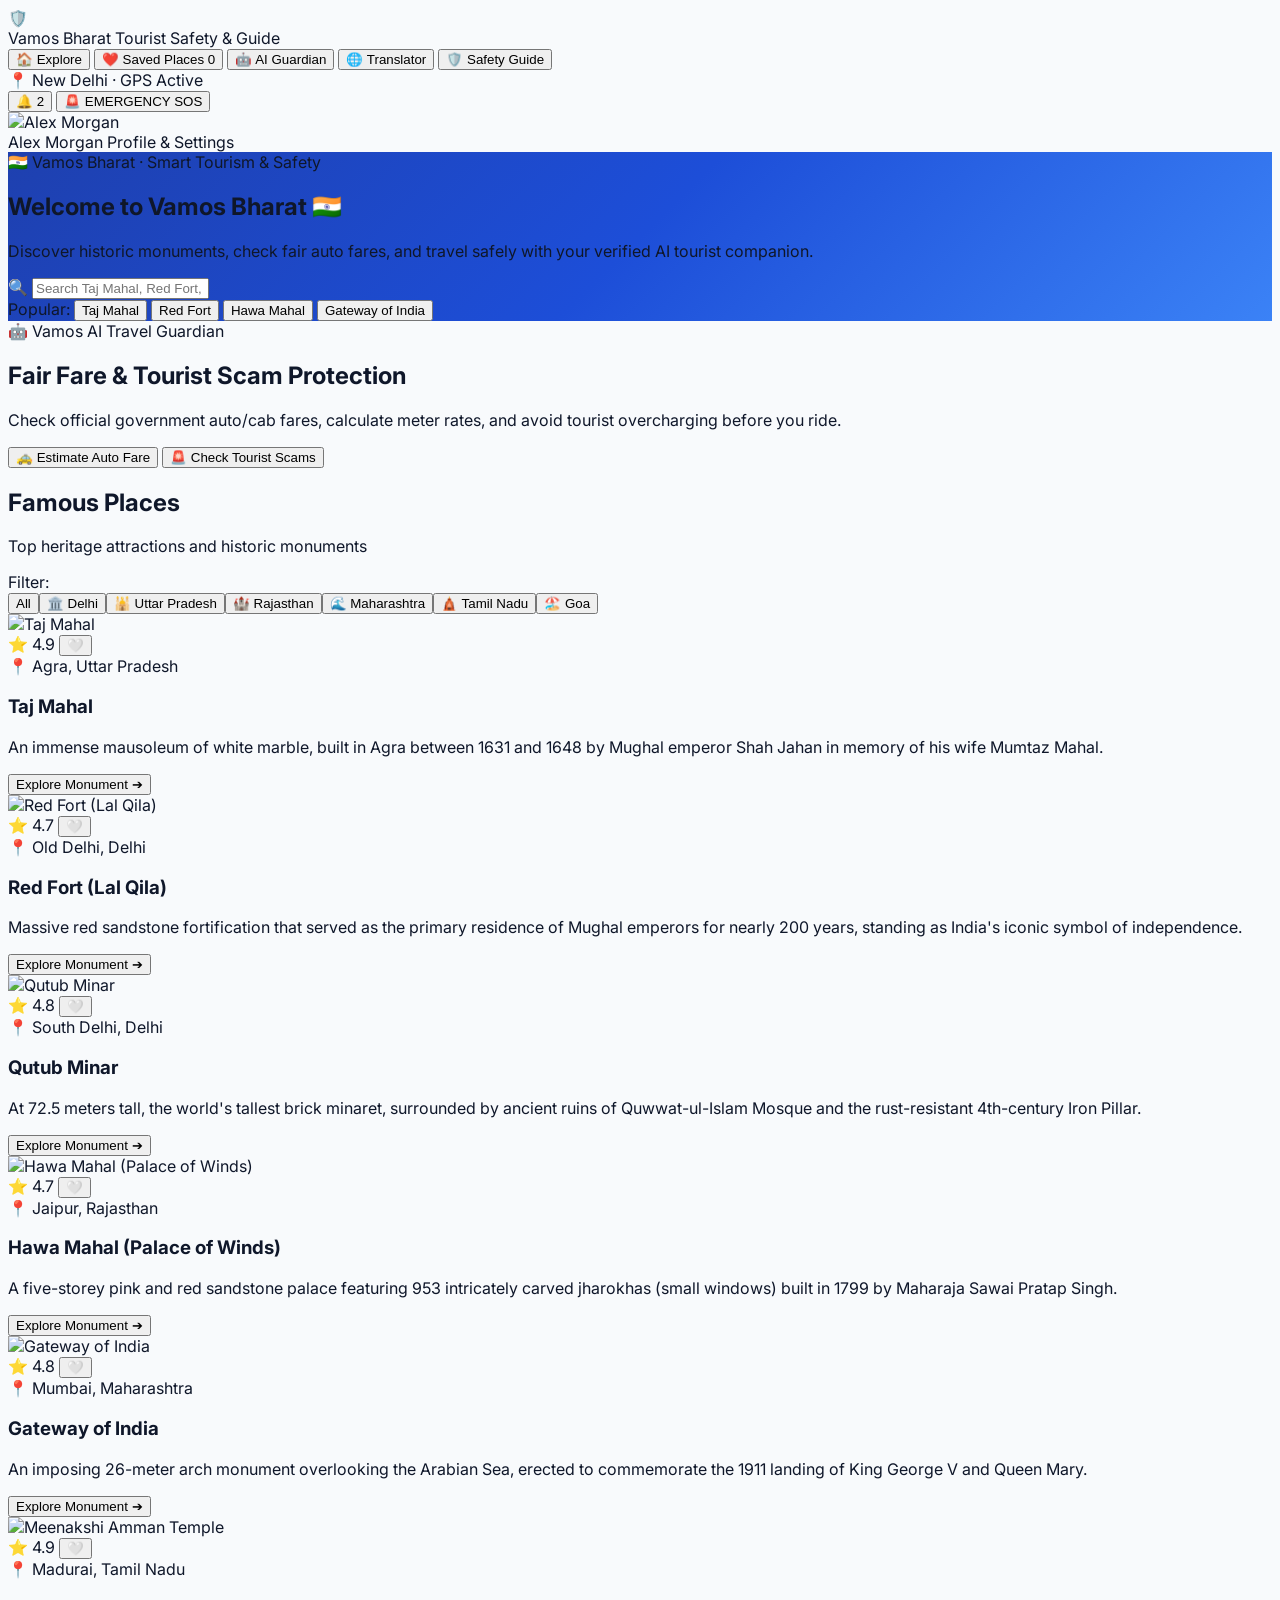
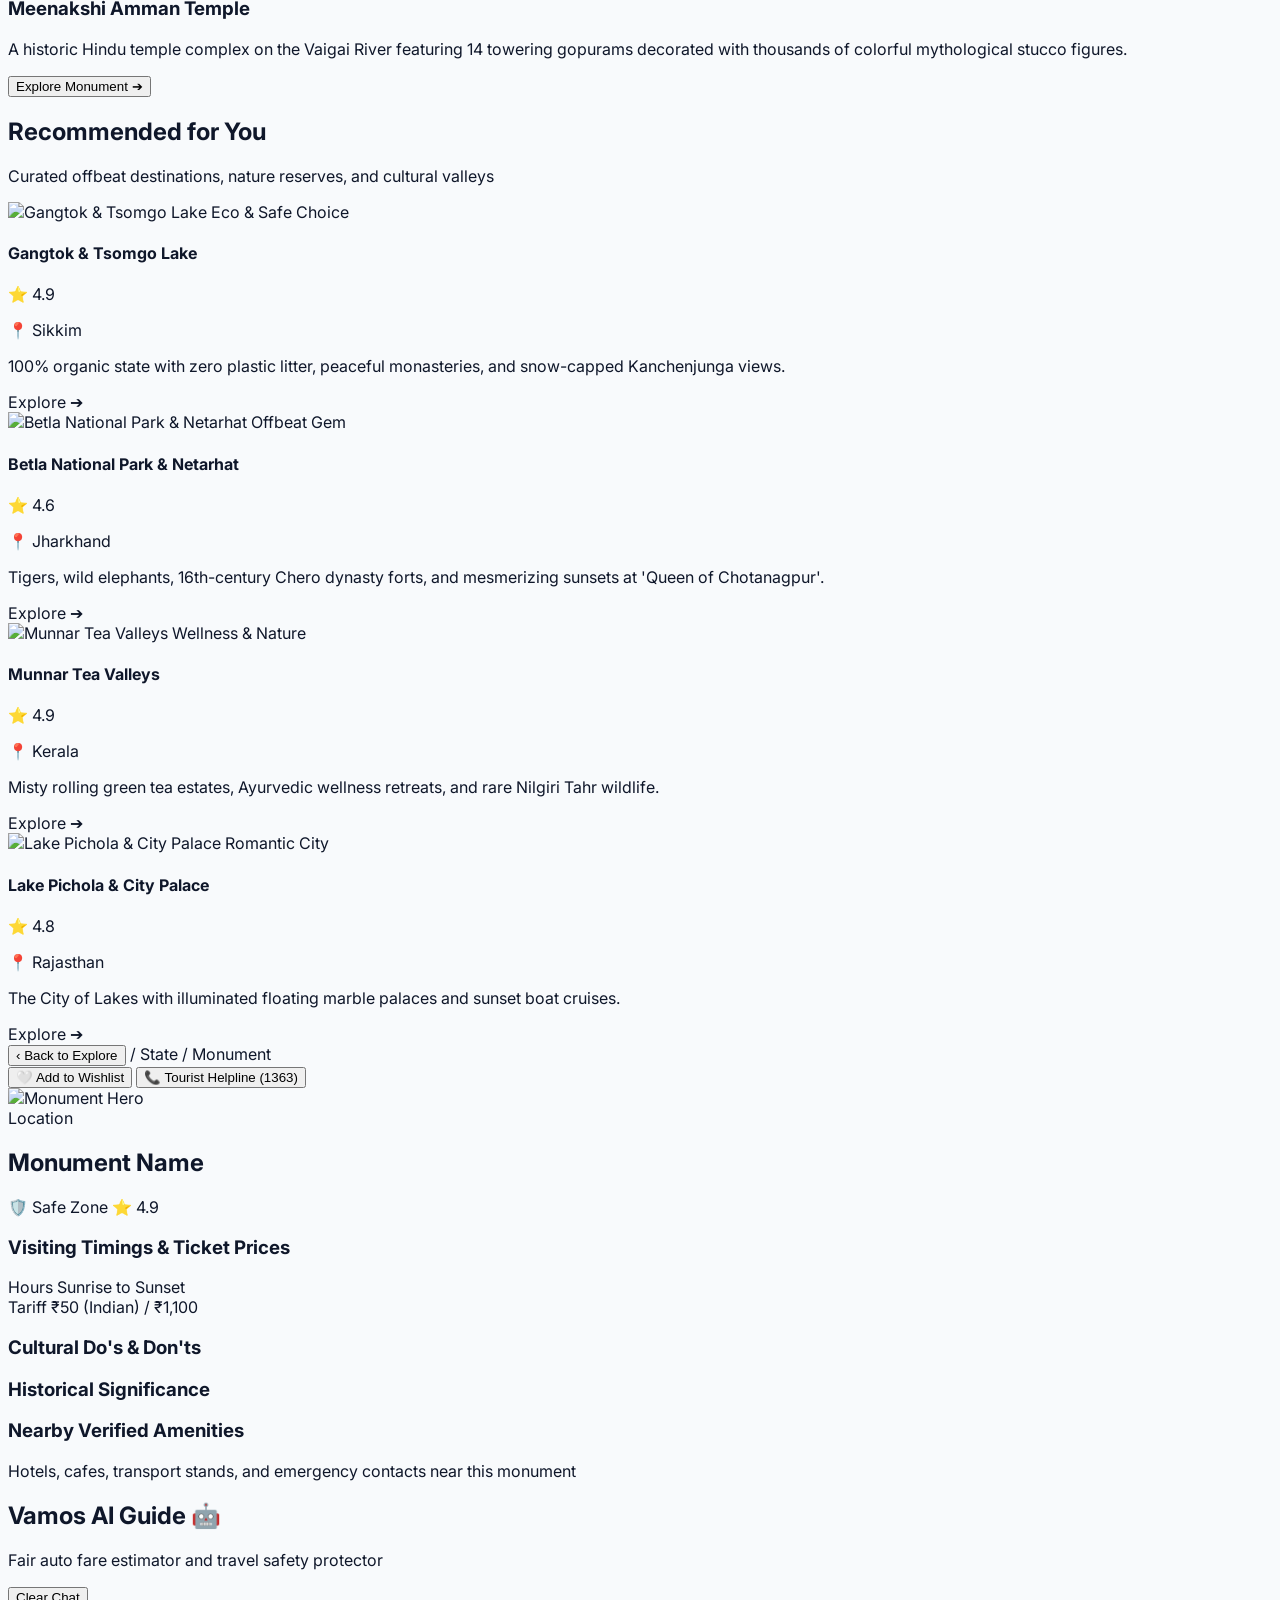
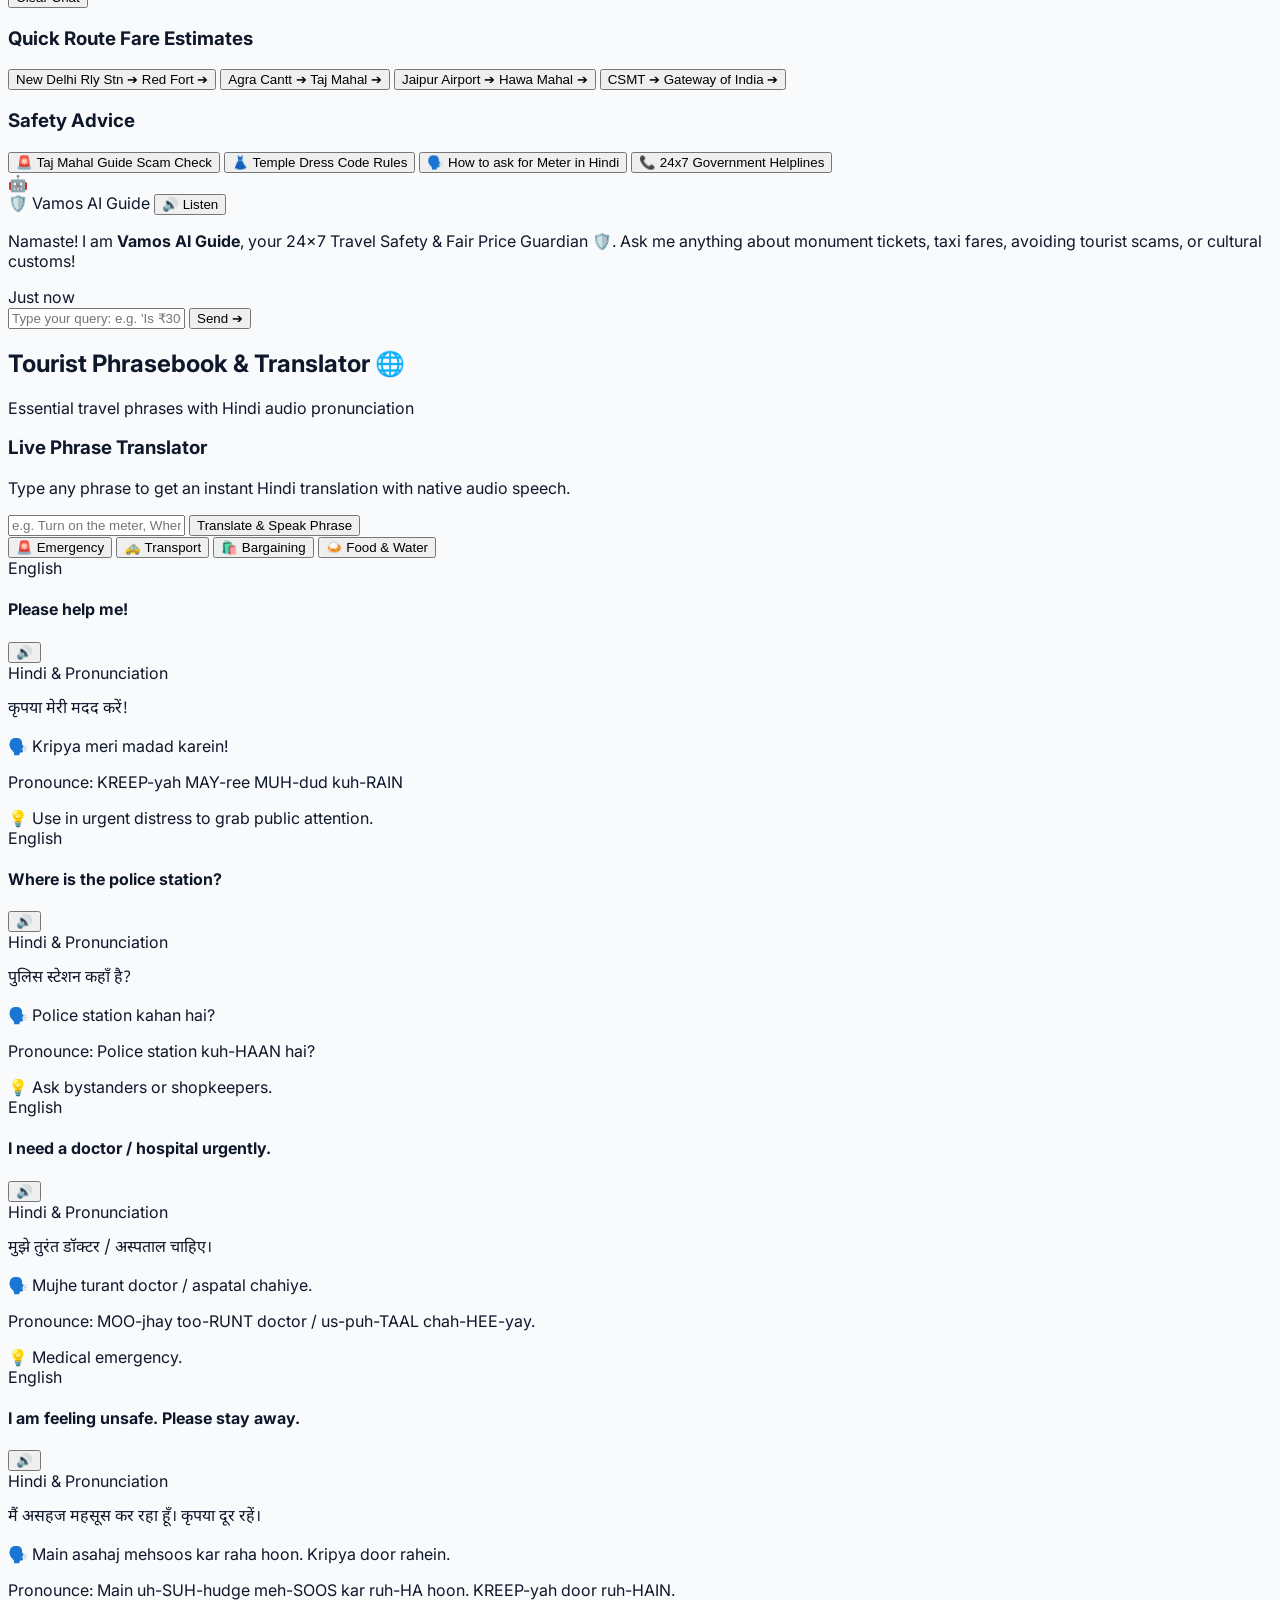
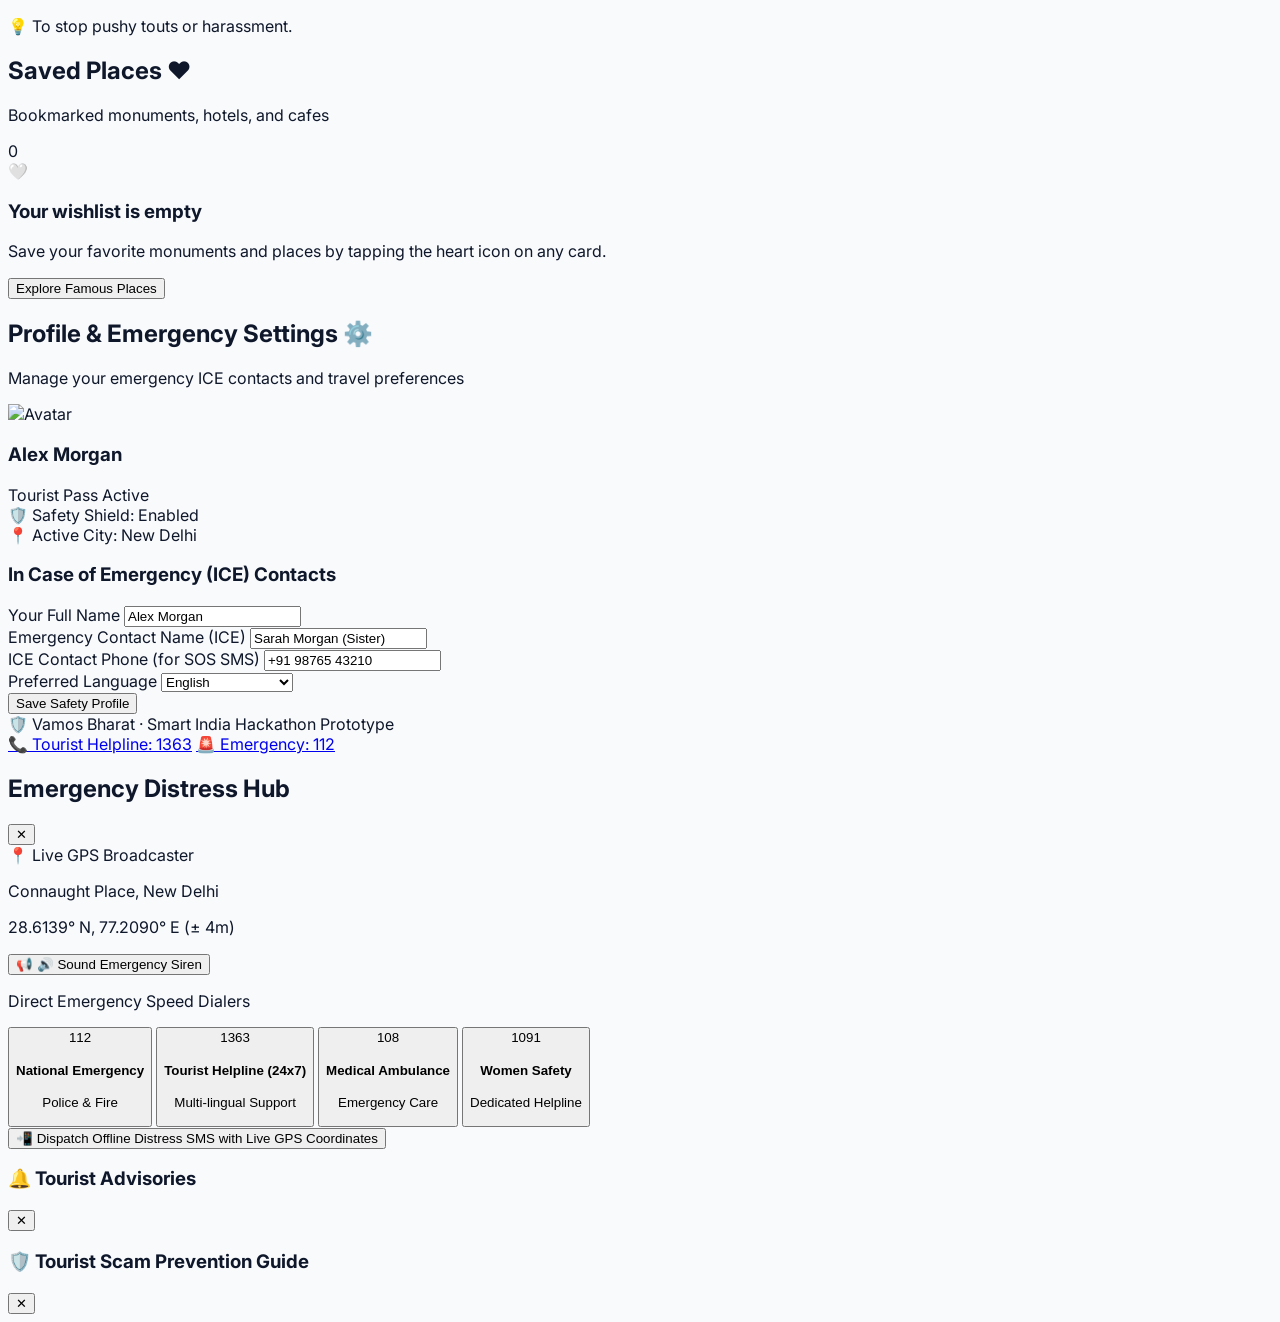
==== index.html @ 73ba0bb0 "Build YatraSuraksha / Vamos Bharat matching yatrasuraksha-sih-fuef.vercel.app with vercel deployment" ====
<!DOCTYPE html>
<html lang="en">
<head>
  <meta charset="UTF-8" />
  <meta name="viewport" content="width=device-width, initial-scale=1.0" />
  <title>Vamos Bharat - Smart Tourism & Tourist Safety Platform</title>
  <meta name="description" content="AI-powered Tourist Safety, Fair Price Guardian & Verified Monument Travel Companion for Smart India Hackathon. Features real-time GPS safety status, verified monument guides, fair fare calculator, AI tourist guardian, translation toolkit, and 1-tap SOS emergency response." />

  <!-- Tailwind CSS CDN -->
  <script src="https://cdn.tailwindcss.com"></script>
  <script>
    tailwind.config = {
      theme: {
        extend: {
          colors: {
            brand: {
              50: '#eff6ff',
              100: '#dbeafe',
              500: '#3b82f6',
              600: '#2563eb',
              700: '#1d4ed8',
            },
            emergency: {
              500: '#ef4444',
              600: '#dc2626',
              700: '#b91c1c',
            },
            surface: '#f8fafc',
            slateHeading: '#0f172a',
            slateMuted: '#64748b'
          }
        }
      }
    }
  </script>

  <!-- Custom CSS -->
  <link rel="stylesheet" href="styles.css" />
</head>

<body class="bg-slate-50 min-h-screen text-slate-900 antialiased selection:bg-blue-600 selection:text-white flex flex-col justify-between">

  <!-- ========================================== -->
  <!-- 1. CLEAN DESKTOP TOP NAVIGATION BAR        -->
  <!-- ========================================== -->
  <header class="sticky top-0 z-40 bg-white/95 backdrop-blur-md border-b border-slate-200 shadow-xs">
    <div class="max-w-7xl mx-auto px-6 lg:px-8">
      <div class="flex items-center justify-between h-20 gap-6">
        
        <!-- Left: Clean Brand Logo -->
        <div class="flex items-center gap-3 cursor-pointer flex-shrink-0" onclick="window.Router.navigateTo('home-view')">
          <div class="w-11 h-11 rounded-2xl bg-gradient-to-tr from-blue-600 to-indigo-600 flex items-center justify-center text-white text-2xl font-bold shadow-md">
            🛡️
          </div>
          <div>
            <span class="text-lg font-extrabold tracking-tight text-slate-900 leading-none">Vamos Bharat</span>
            <span class="block text-xs font-medium text-slate-500 mt-0.5">Tourist Safety & Guide</span>
          </div>
        </div>

        <!-- Center: Clean Navigation Links -->
        <nav class="hidden md:flex items-center gap-2">
          <button data-nav-target="home-view" class="px-4 py-2 rounded-xl text-xs font-bold text-blue-600 bg-blue-50 transition">
            🏠 Explore
          </button>
          
          <button data-nav-target="wishlist-view" class="px-4 py-2 rounded-xl text-xs font-bold text-slate-600 hover:text-blue-600 hover:bg-slate-100 transition relative">
            ❤️ Saved Places
            <span class="wishlist-badge-count text-[10px] bg-blue-600 text-white font-bold px-1.5 py-0.2 rounded-full hidden ml-1">0</span>
          </button>

          <button data-nav-target="ai-chat-view" class="px-4 py-2 rounded-xl text-xs font-bold text-slate-600 hover:text-blue-600 hover:bg-slate-100 transition">
            🤖 AI Guardian
          </button>

          <button data-nav-target="translation-view" class="px-4 py-2 rounded-xl text-xs font-bold text-slate-600 hover:text-blue-600 hover:bg-slate-100 transition">
            🌐 Translator
          </button>

          <button onclick="window.App.openScamGuideModal()" class="px-4 py-2 rounded-xl text-xs font-bold text-slate-600 hover:text-blue-600 hover:bg-slate-100 transition">
            🛡️ Safety Guide
          </button>
        </nav>

        <!-- Right: GPS Status, SOS Button & Visible Profile -->
        <div class="flex items-center gap-4 flex-shrink-0">
          
          <!-- Live GPS Status Badge -->
          <div class="hidden lg:flex items-center gap-2 bg-emerald-50 border border-emerald-200 px-3 py-1.5 rounded-xl text-xs font-semibold text-emerald-800">
            <span class="w-2 h-2 rounded-full bg-emerald-500 animate-ping"></span>
            <span>📍 New Delhi · GPS Active</span>
          </div>

          <!-- Notification Bell -->
          <button id="notification-bell-btn" class="w-10 h-10 rounded-xl bg-slate-100 hover:bg-slate-200 flex items-center justify-center text-slate-700 relative transition" title="Tourist Advisories">
            <span class="text-base">🔔</span>
            <span class="absolute -top-1 -right-1 w-4 h-4 rounded-full bg-rose-500 text-white text-[10px] font-bold flex items-center justify-center ring-2 ring-white">2</span>
          </button>

          <!-- High-Contrast Emergency SOS Button -->
          <button data-trigger-sos class="sos-glow-button px-5 py-2.5 rounded-xl bg-rose-600 hover:bg-rose-700 text-white text-xs font-extrabold shadow-md flex items-center gap-2 transition transform active:scale-95" title="Emergency SOS Dispatch">
            <span class="text-base">🚨</span>
            <span>EMERGENCY SOS</span>
          </button>

          <!-- User Profile: Clearly Visible Picture and Name -->
          <div data-nav-target="profile-view" class="flex items-center gap-3 pl-3 border-l border-slate-200 cursor-pointer group">
            <img src="https://images.unsplash.com/photo-1534528741775-53994a69daeb?auto=format&fit=crop&w=160&q=80" alt="Alex Morgan" class="w-10 h-10 rounded-full object-cover border-2 border-blue-600 group-hover:ring-2 group-hover:ring-blue-400 shadow-sm transition" />
            <div class="hidden sm:block text-left">
              <span id="header-user-greeting" class="text-xs font-bold text-slate-900 block leading-tight">Alex Morgan</span>
              <span class="text-[11px] text-slate-500">Profile & Settings</span>
            </div>
          </div>

        </div>

      </div>
    </div>
  </header>

  <!-- ========================================== -->
  <!-- MAIN CONTAINER FOR DESKTOP SPA VIEWS       -->
  <!-- ========================================== -->
  <main id="app-main-content" class="flex-1 max-w-7xl w-full mx-auto px-6 lg:px-8 py-8">
    
    <!-- ========================================== -->
    <!-- VIEW 1: HOME DASHBOARD (CLEAN & SPACIOUS)  -->
    <!-- ========================================== -->
    <section id="home-view" class="app-view space-y-12">
      
      <!-- Section: Clean Hero Banner -->
      <div class="hero-gradient-bg rounded-3xl p-8 sm:p-12 text-white shadow-md relative overflow-hidden flex flex-col items-center text-center space-y-5">
        <div class="max-w-3xl space-y-3 z-10">
          <div class="inline-flex items-center gap-2 px-4 py-1.5 rounded-full bg-white/15 backdrop-blur-md text-xs font-bold text-white border border-white/20">
            <span>🇮🇳</span> <span>Vamos Bharat · Smart Tourism & Safety</span>
          </div>
          <h1 class="text-3xl sm:text-4xl font-extrabold tracking-tight leading-tight">
            Welcome to Vamos Bharat 🇮🇳
          </h1>
          <p class="text-sm sm:text-base text-blue-100 leading-relaxed max-w-2xl mx-auto">
            Discover historic monuments, check fair auto fares, and travel safely with your verified AI tourist companion.
          </p>
        </div>

        <!-- Integrated Clean Search Bar -->
        <div class="w-full max-w-2xl relative z-10 mt-2">
          <span class="absolute inset-y-0 left-0 pl-4 flex items-center pointer-events-none text-slate-400 text-base">🔍</span>
          <input type="text" id="global-search-input" placeholder="Search Taj Mahal, Red Fort, Delhi, Jaipur, Mumbai..." class="w-full pl-12 pr-4 py-4 bg-white rounded-2xl text-sm font-medium text-slate-900 placeholder-slate-400 focus:outline-none focus:ring-4 focus:ring-blue-300 shadow-lg transition" />
        </div>

        <!-- Quick Search Tags -->
        <div class="flex flex-wrap items-center justify-center gap-2 text-xs text-blue-100 z-10 pt-1">
          <span class="font-medium text-blue-200">Popular:</span>
          <button onclick="window.App.handleSearch('Taj Mahal')" class="px-3 py-1 rounded-full bg-white/15 hover:bg-white/25 text-white transition">Taj Mahal</button>
          <button onclick="window.App.handleSearch('Red Fort')" class="px-3 py-1 rounded-full bg-white/15 hover:bg-white/25 text-white transition">Red Fort</button>
          <button onclick="window.App.handleSearch('Hawa Mahal')" class="px-3 py-1 rounded-full bg-white/15 hover:bg-white/25 text-white transition">Hawa Mahal</button>
          <button onclick="window.App.handleSearch('Gateway of India')" class="px-3 py-1 rounded-full bg-white/15 hover:bg-white/25 text-white transition">Gateway of India</button>
        </div>

        <!-- Background subtle glow -->
        <div class="absolute -right-12 -bottom-12 w-64 h-64 bg-white/10 rounded-full blur-2xl pointer-events-none"></div>
      </div>

      <!-- Section: AI Price & Safety Guardian Spotlight Card -->
      <div class="bg-white border border-slate-200 rounded-3xl p-6 sm:p-8 shadow-xs flex flex-col md:flex-row items-center justify-between gap-6">
        <div class="space-y-2 max-w-2xl">
          <div class="inline-flex items-center gap-2 px-3 py-1 rounded-full bg-blue-50 text-blue-700 text-xs font-bold">
            <span>🤖</span> <span>Vamos AI Travel Guardian</span>
          </div>
          <h2 class="text-xl font-extrabold text-slate-900">Fair Fare & Tourist Scam Protection</h2>
          <p class="text-xs sm:text-sm text-slate-600 leading-relaxed">
            Check official government auto/cab fares, calculate meter rates, and avoid tourist overcharging before you ride.
          </p>
        </div>

        <div class="flex flex-wrap items-center gap-3 flex-shrink-0">
          <button onclick="window.Router.navigateTo('ai-chat-view', { presetQuery: 'Auto fare estimate from Station to Red Fort' })" class="px-5 py-3 rounded-2xl bg-blue-600 hover:bg-blue-700 text-white text-xs font-bold shadow-sm transition flex items-center gap-2">
            <span>🚕</span> <span>Estimate Auto Fare</span>
          </button>
          <button onclick="window.Router.navigateTo('ai-chat-view', { presetQuery: 'Taj Mahal guide scam check and ticket cost' })" class="px-5 py-3 rounded-2xl bg-slate-100 hover:bg-slate-200 text-slate-700 text-xs font-bold transition flex items-center gap-2">
            <span>🚨</span> <span>Check Tourist Scams</span>
          </button>
        </div>
      </div>

      <!-- Section: Famous Places (3-Column Desktop Grid) -->
      <div class="space-y-6">
        <div class="flex flex-col sm:flex-row sm:items-center justify-between gap-4">
          <div>
            <h2 class="text-xl font-extrabold text-slate-900 tracking-tight">Famous Places</h2>
            <p class="text-xs text-slate-500 mt-0.5">Top heritage attractions and historic monuments</p>
          </div>

          <!-- State Filter Tabs -->
          <div class="flex items-center gap-2">
            <span class="text-xs font-bold text-slate-400">Filter:</span>
            <div id="states-pills-list" class="flex gap-2 overflow-x-auto no-scrollbar py-1">
              <!-- Rendered dynamically -->
            </div>
          </div>
        </div>

        <!-- 3-Column Grid -->
        <div id="famous-places-carousel" class="grid grid-cols-1 md:grid-cols-2 lg:grid-cols-3 gap-8">
          <!-- Rendered dynamically by app.js -->
        </div>
      </div>

      <!-- Section: Recommended Hidden Gems -->
      <div class="space-y-6 pt-6 border-t border-slate-200">
        <div>
          <h2 class="text-xl font-extrabold text-slate-900 tracking-tight">Recommended for You</h2>
          <p class="text-xs text-slate-500 mt-0.5">Curated offbeat destinations, nature reserves, and cultural valleys</p>
        </div>

        <div id="recommended-gems-list" class="grid grid-cols-1 sm:grid-cols-2 lg:grid-cols-4 gap-6">
          <!-- Rendered dynamically by app.js -->
        </div>
      </div>

    </section>

    <!-- ========================================== -->
    <!-- VIEW 2: MONUMENT DETAIL (CLEAN 2-COLUMN)   -->
    <!-- ========================================== -->
    <section id="monument-detail-view" class="app-view hidden space-y-8">
      
      <!-- Top Action Bar -->
      <div class="flex items-center justify-between pb-4 border-b border-slate-200">
        <div class="flex items-center gap-2 text-xs">
          <button data-back-btn class="px-4 py-2 rounded-xl bg-white border border-slate-200 hover:bg-slate-50 text-slate-700 font-bold flex items-center gap-1.5 shadow-xs transition">
            ‹ <span>Back to Explore</span>
          </button>
          <span class="text-slate-300">/</span>
          <span id="detail-breadcrumb-state" class="text-slate-500 font-medium">State</span>
          <span class="text-slate-300">/</span>
          <span id="detail-breadcrumb-name" class="font-bold text-slate-800">Monument</span>
        </div>

        <div class="flex items-center gap-3">
          <button id="detail-favorite-toggle-btn" class="px-5 py-2.5 rounded-xl bg-white border border-slate-200 text-xs font-bold text-slate-700 shadow-xs hover:border-rose-300 flex items-center gap-2 transition">
            🤍 <span>Add to Wishlist</span>
          </button>
          <button onclick="window.SOSSystem.confirmEmergencyCall('1363', 'Ministry of Tourism Helpline')" class="px-4 py-2.5 rounded-xl bg-blue-50 text-blue-700 border border-blue-200 text-xs font-bold hover:bg-blue-100 flex items-center gap-1.5">
            📞 <span>Tourist Helpline (1363)</span>
          </button>
        </div>
      </div>

      <!-- 2-Column Clean Layout -->
      <div class="grid grid-cols-1 lg:grid-cols-12 gap-10 items-start">
        
        <!-- Left Column (5 Cols): Hero Photo, Timings, Tickets & Do's/Don'ts -->
        <div class="lg:col-span-5 space-y-6">
          
          <!-- Hero Photo -->
          <div class="relative rounded-3xl overflow-hidden shadow-sm border border-slate-200">
            <img id="detail-hero-image" src="" alt="Monument Hero" class="w-full h-80 object-cover" />
            <div class="absolute inset-0 bg-gradient-to-t from-slate-950/80 via-transparent to-transparent"></div>
            
            <div class="absolute bottom-5 left-5 right-5 text-white">
              <span id="detail-monument-location" class="text-[11px] font-bold uppercase tracking-wider px-3 py-1 rounded bg-blue-600/90 inline-block mb-2">
                Location
              </span>
              <h2 id="detail-monument-title" class="text-2xl font-extrabold leading-tight text-white mb-1.5">Monument Name</h2>
              
              <div class="flex items-center justify-between text-xs font-bold">
                <span id="detail-safety-badge" class="text-emerald-400 bg-black/40 px-3 py-1 rounded-full backdrop-blur-xs">
                  🛡️ Safe Zone
                </span>
                <span id="detail-rating" class="text-amber-300">
                  ⭐ 4.9
                </span>
              </div>
            </div>
          </div>

          <!-- Quick Timings & Ticket Info -->
          <div class="bg-white rounded-3xl p-6 border border-slate-200 shadow-xs space-y-4">
            <h3 class="text-xs font-extrabold text-slate-900 uppercase tracking-wider">
              Visiting Timings & Ticket Prices
            </h3>
            
            <div class="grid grid-cols-2 gap-3 text-xs">
              <div class="bg-slate-50 rounded-2xl p-4 border border-slate-100">
                <span class="text-[10px] text-slate-400 uppercase font-bold tracking-wider block mb-1">Hours</span>
                <span id="detail-timings" class="font-bold text-slate-900">Sunrise to Sunset</span>
              </div>
              <div class="bg-slate-50 rounded-2xl p-4 border border-slate-100">
                <span class="text-[10px] text-slate-400 uppercase font-bold tracking-wider block mb-1">Tariff</span>
                <span id="detail-ticket-price" class="font-bold text-slate-900">₹50 (Indian) / ₹1,100</span>
              </div>
            </div>
          </div>

          <!-- Cultural Do's & Don'ts -->
          <div class="bg-white rounded-3xl p-6 border border-slate-200 shadow-xs space-y-4">
            <h3 class="text-xs font-extrabold text-slate-900 uppercase tracking-wider">
              Cultural Do's & Don'ts
            </h3>
            <ul id="detail-dos-list" class="space-y-2.5">
              <!-- Rendered dynamically -->
            </ul>
          </div>

        </div>

        <!-- Right Column (7 Cols): History, Architecture & Nearby Amenities -->
        <div class="lg:col-span-7 space-y-8">
          
          <!-- History & Architectural Significance -->
          <div class="bg-white rounded-3xl p-8 border border-slate-200 shadow-xs space-y-4">
            <h3 class="text-base font-extrabold text-slate-900">Historical Significance</h3>
            <p id="detail-history-text" class="text-sm text-slate-700 leading-relaxed"></p>
            <p id="detail-architecture-text" class="text-xs text-slate-500 leading-relaxed italic border-t border-slate-100 pt-4"></p>
          </div>

          <!-- Nearby Amenities Sub-Tabs -->
          <div class="bg-white rounded-3xl p-8 border border-slate-200 shadow-xs space-y-6">
            <div>
              <h3 class="text-base font-extrabold text-slate-900">Nearby Verified Amenities</h3>
              <p class="text-xs text-slate-500 mt-0.5">Hotels, cafes, transport stands, and emergency contacts near this monument</p>
            </div>

            <!-- Subtabs Navigation -->
            <div id="detail-subtabs-nav" class="flex gap-2 overflow-x-auto no-scrollbar pb-1">
              <!-- Subtabs rendered dynamically -->
            </div>

            <!-- Subtabs Content Container -->
            <div id="detail-subtabs-content" class="grid grid-cols-1 md:grid-cols-2 gap-4 pt-2">
              <!-- Cards rendered dynamically -->
            </div>
          </div>

        </div>

      </div>
    </section>

    <!-- ========================================== -->
    <!-- VIEW 3: AI TRAVEL GUARDIAN (SPLIT CONSOLE) -->
    <!-- ========================================== -->
    <section id="ai-chat-view" class="app-view hidden space-y-6">
      
      <div class="flex items-center justify-between pb-3 border-b border-slate-200">
        <div>
          <h2 class="text-xl font-extrabold text-slate-900">Vamos AI Guide 🤖</h2>
          <p class="text-xs text-slate-500 mt-0.5">Fair auto fare estimator and travel safety protector</p>
        </div>
        <button id="clear-chat-btn" class="px-4 py-2 rounded-xl bg-white border border-slate-200 text-xs font-bold text-slate-600 hover:bg-slate-50 transition">
          Clear Chat
        </button>
      </div>

      <!-- Split Console -->
      <div class="grid grid-cols-1 lg:grid-cols-12 gap-8 items-start">
        
        <!-- Left Panel: Fast Quick Prompts (4 Cols) -->
        <div class="lg:col-span-4 space-y-4">
          
          <div class="bg-white rounded-3xl p-6 border border-slate-200 shadow-xs space-y-4">
            <h3 class="text-xs font-extrabold text-slate-900 uppercase tracking-wider">
              Quick Route Fare Estimates
            </h3>
            
            <div class="space-y-2">
              <button data-chat-prompt="Auto fare estimate from Station to Red Fort" class="w-full text-left p-3 rounded-2xl bg-slate-50 hover:bg-blue-50 border border-slate-200 hover:border-blue-300 text-xs text-slate-800 font-semibold transition flex items-center justify-between">
                <span>New Delhi Rly Stn ➔ Red Fort</span>
                <span class="text-blue-600">➔</span>
              </button>

              <button data-chat-prompt="Agra Cantt station to Taj Mahal auto fare" class="w-full text-left p-3 rounded-2xl bg-slate-50 hover:bg-blue-50 border border-slate-200 hover:border-blue-300 text-xs text-slate-800 font-semibold transition flex items-center justify-between">
                <span>Agra Cantt ➔ Taj Mahal</span>
                <span class="text-blue-600">➔</span>
              </button>

              <button data-chat-prompt="Jaipur Airport to Hawa Mahal cab fare" class="w-full text-left p-3 rounded-2xl bg-slate-50 hover:bg-blue-50 border border-slate-200 hover:border-blue-300 text-xs text-slate-800 font-semibold transition flex items-center justify-between">
                <span>Jaipur Airport ➔ Hawa Mahal</span>
                <span class="text-blue-600">➔</span>
              </button>

              <button data-chat-prompt="CSMT station to Gateway of India taxi meter fare" class="w-full text-left p-3 rounded-2xl bg-slate-50 hover:bg-blue-50 border border-slate-200 hover:border-blue-300 text-xs text-slate-800 font-semibold transition flex items-center justify-between">
                <span>CSMT ➔ Gateway of India</span>
                <span class="text-blue-600">➔</span>
              </button>
            </div>
          </div>

          <!-- Common Safety Queries -->
          <div class="bg-white rounded-3xl p-6 border border-slate-200 shadow-xs space-y-4">
            <h3 class="text-xs font-extrabold text-slate-900 uppercase tracking-wider">
              Safety Advice
            </h3>
            
            <div class="space-y-2">
              <button data-chat-prompt="Taj Mahal guide scam check and ticket cost" class="w-full text-left p-3 rounded-2xl bg-slate-50 hover:bg-blue-50 border border-slate-200 hover:border-blue-300 text-xs text-slate-800 font-semibold transition">
                🚨 Taj Mahal Guide Scam Check
              </button>

              <button data-chat-prompt="Indian temple dress code rules" class="w-full text-left p-3 rounded-2xl bg-slate-50 hover:bg-blue-50 border border-slate-200 hover:border-blue-300 text-xs text-slate-800 font-semibold transition">
                👗 Temple Dress Code Rules
              </button>

              <button data-chat-prompt="How to ask for meter in Hindi" class="w-full text-left p-3 rounded-2xl bg-slate-50 hover:bg-blue-50 border border-slate-200 hover:border-blue-300 text-xs text-slate-800 font-semibold transition">
                🗣️ How to ask for Meter in Hindi
              </button>

              <button data-chat-prompt="Emergency tourist helpline numbers" class="w-full text-left p-3 rounded-2xl bg-slate-50 hover:bg-blue-50 border border-slate-200 hover:border-blue-300 text-xs text-slate-800 font-semibold transition">
                📞 24x7 Government Helplines
              </button>
            </div>
          </div>

        </div>

        <!-- Right Panel: Live AI Conversation (8 Cols) -->
        <div class="lg:col-span-8 bg-white border border-slate-200 rounded-3xl shadow-xs flex flex-col h-[650px] overflow-hidden">
          
          <!-- Chat Messages Area -->
          <div id="chat-messages-list" class="flex-1 p-6 overflow-y-auto space-y-4 bg-slate-50/50">
            <!-- Rendered dynamically -->
          </div>

          <!-- Bottom Form -->
          <form id="chat-input-form" class="p-4 bg-white border-t border-slate-200 flex items-center gap-3">
            <input type="text" id="chat-user-input" placeholder="Type your query: e.g. 'Is ₹300 fair for auto in Agra?', 'Entry tickets for Qutub Minar'..." class="flex-1 px-4 py-3 bg-slate-50 border border-slate-200 rounded-2xl text-xs text-slate-800 placeholder-slate-400 focus:outline-none focus:ring-2 focus:ring-blue-500 focus:bg-white transition" autocomplete="off" />
            <button type="submit" class="px-6 py-3 rounded-2xl bg-blue-600 hover:bg-blue-700 text-white font-bold text-xs shadow-md transition flex items-center gap-1.5 flex-shrink-0">
              <span>Send</span>
              <span>➔</span>
            </button>
          </form>

        </div>

      </div>
    </section>

    <!-- ========================================== -->
    <!-- VIEW 4: TRANSLATION TOOLKIT                -->
    <!-- ========================================== -->
    <section id="translation-view" class="app-view hidden space-y-8">
      
      <div class="pb-3 border-b border-slate-200">
        <h2 class="text-xl font-extrabold text-slate-900">Tourist Phrasebook & Translator 🌐</h2>
        <p class="text-xs text-slate-500 mt-0.5">Essential travel phrases with Hindi audio pronunciation</p>
      </div>

      <div class="grid grid-cols-1 lg:grid-cols-12 gap-8 items-start">
        
        <!-- Left Panel: Live Custom Translator -->
        <div class="lg:col-span-5 space-y-4">
          <div class="bg-white border border-slate-200 rounded-3xl p-6 shadow-xs space-y-4 sticky top-24">
            <h3 class="text-sm font-extrabold text-slate-900">Live Phrase Translator</h3>
            <p class="text-xs text-slate-500 leading-relaxed">Type any phrase to get an instant Hindi translation with native audio speech.</p>

            <form id="custom-translate-form" class="space-y-3">
              <input type="text" id="custom-translate-input" placeholder="e.g. Turn on the meter, Where is the hospital..." class="w-full px-4 py-3 bg-slate-50 border border-slate-200 rounded-2xl text-xs text-slate-800 focus:outline-none focus:ring-2 focus:ring-blue-500" />
              <button type="submit" class="w-full py-3 rounded-2xl bg-blue-600 text-white text-xs font-bold hover:bg-blue-700 shadow-sm transition">
                Translate & Speak Phrase
              </button>
            </form>

            <div id="custom-translate-result" class="hidden"></div>
          </div>
        </div>

        <!-- Right Panel: Phrasebook Grid -->
        <div class="lg:col-span-7 space-y-6">
          
          <!-- Category Tabs -->
          <div class="flex gap-2 overflow-x-auto no-scrollbar pb-1">
            <button data-phrase-category="emergency" class="px-4 py-2.5 rounded-xl text-xs font-bold transition flex items-center gap-1.5 bg-blue-600 text-white shadow-sm">
              🚨 Emergency
            </button>
            <button data-phrase-category="transport" class="px-4 py-2.5 rounded-xl text-xs font-bold transition flex items-center gap-1.5 bg-white text-slate-600 border border-slate-200 hover:border-blue-300">
              🚕 Transport
            </button>
            <button data-phrase-category="shopping" class="px-4 py-2.5 rounded-xl text-xs font-bold transition flex items-center gap-1.5 bg-white text-slate-600 border border-slate-200 hover:border-blue-300">
              🛍️ Bargaining
            </button>
            <button data-phrase-category="food" class="px-4 py-2.5 rounded-xl text-xs font-bold transition flex items-center gap-1.5 bg-white text-slate-600 border border-slate-200 hover:border-blue-300">
              🍛 Food & Water
            </button>
          </div>

          <!-- Cards Grid -->
          <div id="phrasebook-cards-list" class="grid grid-cols-1 md:grid-cols-2 gap-4">
            <!-- Rendered dynamically -->
          </div>

        </div>

      </div>
    </section>

    <!-- ========================================== -->
    <!-- VIEW 5: WISHLIST                           -->
    <!-- ========================================== -->
    <section id="wishlist-view" class="app-view hidden space-y-8">
      
      <div class="flex items-center justify-between pb-4 border-b border-slate-200">
        <div>
          <h2 class="text-xl font-extrabold text-slate-900">Saved Places ❤️</h2>
          <p class="text-xs text-slate-500 mt-0.5">Bookmarked monuments, hotels, and cafes</p>
        </div>
        <span class="wishlist-badge-count text-xs font-bold bg-blue-100 text-blue-700 px-3 py-1 rounded-full">0 saved places</span>
      </div>

      <!-- Wishlist Grid -->
      <div id="wishlist-items-container" class="grid grid-cols-1 sm:grid-cols-2 lg:grid-cols-3 gap-8">
        <!-- Rendered dynamically -->
      </div>

      <!-- Empty State -->
      <div id="wishlist-empty-state" class="py-20 text-center space-y-4 hidden bg-white rounded-3xl border border-slate-200 p-8 max-w-lg mx-auto">
        <div class="text-5xl">🤍</div>
        <h3 class="text-base font-bold text-slate-900">Your wishlist is empty</h3>
        <p class="text-xs text-slate-500 leading-relaxed">Save your favorite monuments and places by tapping the heart icon on any card.</p>
        <button class="px-5 py-2.5 rounded-xl bg-blue-600 text-white text-xs font-bold hover:bg-blue-700 shadow-sm transition" onclick="window.Router.navigateTo('home-view')">
          Explore Famous Places
        </button>
      </div>

    </section>

    <!-- ========================================== -->
    <!-- VIEW 6: PROFILE & SETTINGS                 -->
    <!-- ========================================== -->
    <section id="profile-view" class="app-view hidden space-y-8">
      
      <div class="pb-3 border-b border-slate-200">
        <h2 class="text-xl font-extrabold text-slate-900">Profile & Emergency Settings ⚙️</h2>
        <p class="text-xs text-slate-500 mt-0.5">Manage your emergency ICE contacts and travel preferences</p>
      </div>

      <div class="grid grid-cols-1 lg:grid-cols-12 gap-8 items-start">
        
        <!-- Left: Profile Badge Card (4 Cols) -->
        <div class="lg:col-span-4 bg-white border border-slate-200 rounded-3xl p-8 shadow-xs text-center space-y-4">
          <img src="https://images.unsplash.com/photo-1534528741775-53994a69daeb?auto=format&fit=crop&w=300&q=80" alt="Avatar" class="w-24 h-24 rounded-full object-cover mx-auto ring-4 ring-blue-600/30 shadow-md" />
          <div>
            <h3 class="text-base font-extrabold text-slate-900">Alex Morgan</h3>
            <span class="inline-block text-xs font-bold bg-blue-100 text-blue-700 px-3 py-0.5 rounded-full mt-1">
              Tourist Pass Active
            </span>
          </div>

          <div class="pt-4 border-t border-slate-100 text-left space-y-2 text-xs">
            <div class="flex items-center justify-between">
              <span class="text-slate-500">🛡️ Safety Shield:</span>
              <span class="font-bold text-emerald-700">Enabled</span>
            </div>
            <div class="flex items-center justify-between">
              <span class="text-slate-500">📍 Active City:</span>
              <span class="font-bold text-slate-800">New Delhi</span>
            </div>
          </div>
        </div>

        <!-- Right: Settings Form (8 Cols) -->
        <div class="lg:col-span-8 bg-white border border-slate-200 rounded-3xl p-8 shadow-xs space-y-6">
          <h3 class="text-xs font-extrabold text-slate-900 uppercase tracking-wider">
            In Case of Emergency (ICE) Contacts
          </h3>

          <form id="profile-settings-form" class="space-y-4">
            <div class="grid grid-cols-1 md:grid-cols-2 gap-4">
              <div>
                <label class="block text-xs font-bold text-slate-700 mb-1">Your Full Name</label>
                <input type="text" id="profile-name-input" value="Alex Morgan" class="w-full px-4 py-3 bg-slate-50 border border-slate-200 rounded-xl text-xs text-slate-800 focus:ring-2 focus:ring-blue-500" />
              </div>

              <div>
                <label class="block text-xs font-bold text-slate-700 mb-1">Emergency Contact Name (ICE)</label>
                <input type="text" id="profile-ice-name-input" value="Sarah Morgan (Sister)" class="w-full px-4 py-3 bg-slate-50 border border-slate-200 rounded-xl text-xs text-slate-800 focus:ring-2 focus:ring-blue-500" />
              </div>
            </div>

            <div class="grid grid-cols-1 md:grid-cols-2 gap-4">
              <div>
                <label class="block text-xs font-bold text-slate-700 mb-1">ICE Contact Phone (for SOS SMS)</label>
                <input type="text" id="profile-ice-phone-input" value="+91 98765 43210" class="w-full px-4 py-3 bg-slate-50 border border-slate-200 rounded-xl text-xs text-slate-800 focus:ring-2 focus:ring-blue-500" />
              </div>

              <div>
                <label class="block text-xs font-bold text-slate-700 mb-1">Preferred Language</label>
                <select id="profile-lang-select" class="w-full px-4 py-3 bg-slate-50 border border-slate-200 rounded-xl text-xs text-slate-800 focus:ring-2 focus:ring-blue-500">
                  <option value="en" selected>English</option>
                  <option value="hi">हिन्दी (Hindi)</option>
                  <option value="es">Español (Spanish)</option>
                  <option value="fr">Français (French)</option>
                  <option value="ja">日本語 (Japanese)</option>
                  <option value="de">Deutsch (German)</option>
                </select>
              </div>
            </div>

            <button type="submit" class="px-6 py-3 bg-blue-600 hover:bg-blue-700 text-white rounded-xl text-xs font-bold shadow-sm transition">
              Save Safety Profile
            </button>
          </form>
        </div>

      </div>
    </section>

  </main>

  <!-- ========================================== -->
  <!-- FOOTER                                     -->
  <!-- ========================================== -->
  <footer class="bg-white border-t border-slate-200 py-6 text-xs text-slate-500">
    <div class="max-w-7xl mx-auto px-6 lg:px-8 flex flex-col md:flex-row items-center justify-between gap-4">
      <div class="flex items-center gap-2">
        <span class="text-base">🛡️</span>
        <span class="font-extrabold text-slate-900">Vamos Bharat</span>
        <span>· Smart India Hackathon Prototype</span>
      </div>
      <div class="flex items-center gap-4 font-semibold">
        <a href="tel:1363" class="text-blue-600 hover:underline">📞 Tourist Helpline: 1363</a>
        <a href="tel:112" class="text-rose-600 hover:underline">🚨 Emergency: 112</a>
      </div>
    </div>
  </footer>

  <!-- ========================================== -->
  <!-- OVERLAY: EMERGENCY SOS MODAL               -->
  <!-- ========================================== -->
  <div id="sos-modal" class="fixed inset-0 bg-slate-950/85 backdrop-blur-md z-50 hidden items-center justify-center p-4">
    <div class="bg-slate-900 border border-slate-800 rounded-3xl w-full max-w-2xl p-6 sm:p-8 shadow-2xl space-y-6 text-white animate-fade-in max-h-[90vh] overflow-y-auto">
      
      <div class="flex items-center justify-between pb-4 border-b border-slate-800">
        <div class="flex items-center gap-2.5">
          <span class="w-3 h-3 rounded-full bg-rose-500 animate-ping"></span>
          <h2 class="text-lg font-extrabold text-rose-400 uppercase tracking-wider">Emergency Distress Hub</h2>
        </div>
        <button id="close-sos-modal-btn" class="w-8 h-8 rounded-full bg-slate-800 hover:bg-slate-700 flex items-center justify-center text-slate-300 font-bold text-sm">
          ✕
        </button>
      </div>

      <!-- GPS Coordinates -->
      <div class="bg-slate-950 border border-slate-800 rounded-2xl p-4 flex flex-col sm:flex-row sm:items-center justify-between gap-4">
        <div>
          <span class="text-[10px] font-bold uppercase tracking-wider text-emerald-400 bg-emerald-950/80 px-2 py-0.5 rounded border border-emerald-800">
            📍 Live GPS Broadcaster
          </span>
          <p id="sos-gps-address" class="text-sm font-bold text-white mt-1.5">Connaught Place, New Delhi</p>
          <p id="sos-gps-coords" class="text-xs font-mono text-slate-400 mt-0.5">28.6139° N, 77.2090° E (± 4m)</p>
        </div>

        <button id="toggle-siren-btn" class="px-5 py-3 rounded-xl bg-white text-rose-600 font-extrabold text-xs shadow-md transition flex items-center gap-2 flex-shrink-0">
          <span>📢</span>
          <span id="siren-status-text">🔊 Sound Emergency Siren</span>
        </button>
      </div>

      <!-- 4 Speed Dial Buttons -->
      <div class="space-y-3">
        <p class="text-xs font-bold text-slate-400 uppercase tracking-wider">Direct Emergency Speed Dialers</p>
        
        <div class="grid grid-cols-1 sm:grid-cols-2 gap-3">
          <button data-sos-dial="112" data-sos-title="112 National Police" class="bg-rose-600/20 border border-rose-500/50 hover:bg-rose-600/30 rounded-2xl p-4 text-left transition flex items-center gap-3 group">
            <div class="w-12 h-12 rounded-xl bg-rose-600 text-white flex items-center justify-center text-xl font-bold flex-shrink-0">
              112
            </div>
            <div>
              <h4 class="text-sm font-bold text-white leading-tight">National Emergency</h4>
              <p class="text-xs text-rose-300">Police & Fire</p>
            </div>
          </button>

          <button data-sos-dial="1363" data-sos-title="1363 Tourist Helpline" class="bg-blue-600/20 border border-blue-500/50 hover:bg-blue-600/30 rounded-2xl p-4 text-left transition flex items-center gap-3 group">
            <div class="w-12 h-12 rounded-xl bg-blue-600 text-white flex items-center justify-center text-xl font-bold flex-shrink-0">
              1363
            </div>
            <div>
              <h4 class="text-sm font-bold text-white leading-tight">Tourist Helpline (24x7)</h4>
              <p class="text-xs text-blue-300">Multi-lingual Support</p>
            </div>
          </button>

          <button data-sos-dial="108" data-sos-title="108 Ambulance" class="bg-emerald-600/20 border border-emerald-500/50 hover:bg-emerald-600/30 rounded-2xl p-4 text-left transition flex items-center gap-3 group">
            <div class="w-12 h-12 rounded-xl bg-emerald-600 text-white flex items-center justify-center text-xl font-bold flex-shrink-0">
              108
            </div>
            <div>
              <h4 class="text-sm font-bold text-white leading-tight">Medical Ambulance</h4>
              <p class="text-xs text-emerald-300">Emergency Care</p>
            </div>
          </button>

          <button data-sos-dial="1091" data-sos-title="1091 Women Helpline" class="bg-purple-600/20 border border-purple-500/50 hover:bg-purple-600/30 rounded-2xl p-4 text-left transition flex items-center gap-3 group">
            <div class="w-12 h-12 rounded-xl bg-purple-600 text-white flex items-center justify-center text-xl font-bold flex-shrink-0">
              1091
            </div>
            <div>
              <h4 class="text-sm font-bold text-white leading-tight">Women Safety</h4>
              <p class="text-xs text-purple-300">Dedicated Helpline</p>
            </div>
          </button>
        </div>
      </div>

      <div class="pt-3 border-t border-slate-800">
        <button id="dispatch-sms-btn" class="w-full py-4 rounded-2xl bg-gradient-to-r from-rose-600 to-red-600 text-white font-extrabold text-xs shadow-xl flex items-center justify-center gap-2">
          <span>📲</span>
          <span>Dispatch Offline Distress SMS with Live GPS Coordinates</span>
        </button>
      </div>

    </div>
  </div>

  <!-- OVERLAY: NOTIFICATIONS MODAL -->
  <div id="notifications-modal" class="fixed inset-0 bg-black/50 backdrop-blur-xs z-50 hidden items-center justify-center p-4">
    <div class="bg-white rounded-3xl w-full max-w-md p-6 shadow-2xl space-y-4 max-h-[80vh] flex flex-col">
      <div class="flex items-center justify-between pb-2 border-b border-slate-100">
        <h3 class="text-sm font-extrabold text-slate-900 flex items-center gap-2">
          <span>🔔</span> <span>Tourist Advisories</span>
        </h3>
        <button id="close-notif-btn" class="w-7 h-7 rounded-full bg-slate-100 text-slate-600 text-xs font-bold">✕</button>
      </div>
      <div id="notifications-feed-list" class="overflow-y-auto flex-1 pr-1">
        <!-- Feed rendered dynamically -->
      </div>
    </div>
  </div>

  <!-- OVERLAY: SCAM PREVENTION GUIDE MODAL -->
  <div id="scam-guide-modal" class="fixed inset-0 bg-black/60 backdrop-blur-xs z-50 hidden items-center justify-center p-4">
    <div class="bg-white rounded-3xl w-full max-w-lg p-6 shadow-2xl space-y-4 max-h-[85vh] flex flex-col">
      <div class="flex items-center justify-between pb-2 border-b border-slate-100">
        <h3 class="text-sm font-extrabold text-slate-900 flex items-center gap-2">
          <span>🛡️</span> <span>Tourist Scam Prevention Guide</span>
        </h3>
        <button onclick="document.getElementById('scam-guide-modal').classList.add('hidden'); document.getElementById('scam-guide-modal').classList.remove('flex')" class="w-7 h-7 rounded-full bg-slate-100 text-slate-600 text-xs font-bold">✕</button>
      </div>
      <div id="scams-list-container" class="overflow-y-auto flex-1 pr-1">
        <!-- Scams rendered dynamically -->
      </div>
    </div>
  </div>

  <!-- Toast Notification Container -->
  <div id="toast-notification-container" class="fixed bottom-8 right-8 z-50 pointer-events-none flex flex-col items-end gap-2"></div>

  <!-- Application Scripts -->
  <script src="js/data.js"></script>
  <script src="js/storage.js"></script>
  <script src="js/router.js"></script>
  <script src="js/ai-assistant.js"></script>
  <script src="js/sos-modal.js"></script>
  <script src="js/translation.js"></script>
  <script src="js/app.js"></script>

</body>
</html>
---- styles.css ----
/* ===================================================================
   Vamos Bharat - Desktop Design System & Custom Styles
   Smart India Hackathon Prototype: Tourism & Tourist Safety Platform
   =================================================================== */

@import url('https://fonts.googleapis.com/css2?family=Inter:wght@300;400;500;600;700;800&family=Noto+Sans+Devanagari:wght@400;600;700&display=swap');

:root {
  --bg-primary: #F8FAFC;
  --text-heading: #0F172A;
  --text-muted: #64748B;
  --brand-blue: #2563EB;
  --brand-blue-hover: #1D4ED8;
  --emergency-red: #EF4444;
  --emergency-red-hover: #DC2626;
  --surface-card: #FFFFFF;
  --surface-border: #E2E8F0;
}

body {
  font-family: 'Inter', -apple-system, BlinkMacSystemFont, 'Segoe UI', Roboto, sans-serif;
  background-color: var(--bg-primary);
  color: var(--text-heading);
  -webkit-font-smoothing: antialiased;
  -moz-osx-font-smoothing: grayscale;
}

.font-hindi {
  font-family: 'Noto Sans Devanagari', 'Inter', sans-serif;
}

/* Custom Scrollbars */
::-webkit-scrollbar {
  width: 6px;
  height: 6px;
}

::-webkit-scrollbar-track {
  background: #F1F5F9;
}

::-webkit-scrollbar-thumb {
  background: #CBD5E1;
  border-radius: 9999px;
}

::-webkit-scrollbar-thumb:hover {
  background: #94A3B8;
}

.no-scrollbar::-webkit-scrollbar {
  display: none;
}
.no-scrollbar {
  -ms-overflow-style: none;
  scrollbar-width: none;
}

/* View Transitions */
.app-view {
  animation: fadeInView 0.25s ease-out forwards;
}

@keyframes fadeInView {
  from {
    opacity: 0;
    transform: translateY(6px);
  }
  to {
    opacity: 1;
    transform: translateY(0);
  }
}

/* Floating / Header SOS Glowing Pulse Animation */
@keyframes sosGlow {
  0% {
    box-shadow: 0 0 0 0 rgba(239, 68, 68, 0.6);
  }
  70% {
    box-shadow: 0 0 0 10px rgba(239, 68, 68, 0);
  }
  100% {
    box-shadow: 0 0 0 0 rgba(239, 68, 68, 0);
  }
}

.sos-glow-button {
  animation: sosGlow 2s infinite cubic-bezier(0.4, 0, 0.6, 1);
}

/* Siren Strobe Animation */
@keyframes sirenFlash {
  0%, 100% {
    background-color: #EF4444;
  }
  50% {
    background-color: #3B82F6;
  }
}

.siren-active-strobe {
  animation: sirenFlash 0.6s infinite;
}

/* Glassmorphism Utilities */
.glass-header {
  background: rgba(255, 255, 255, 0.95);
  backdrop-filter: blur(12px);
  -webkit-backdrop-filter: blur(12px);
}

/* Line Clamp Utilities */
.line-clamp-1 {
  display: -webkit-box;
  -webkit-line-clamp: 1;
  -webkit-box-orient: vertical;
  overflow: hidden;
}

.line-clamp-2 {
  display: -webkit-box;
  -webkit-line-clamp: 2;
  -webkit-box-orient: vertical;
  overflow: hidden;
}

.line-clamp-3 {
  display: -webkit-box;
  -webkit-line-clamp: 3;
  -webkit-box-orient: vertical;
  overflow: hidden;
}

/* Monument Card Hover Transition */
.monument-desktop-card {
  transition: transform 0.25s ease, box-shadow 0.25s ease, border-color 0.25s ease;
}

.monument-desktop-card:hover {
  transform: translateY(-4px);
  box-shadow: 0 12px 28px -6px rgba(0, 0, 0, 0.1), 0 4px 10px -2px rgba(0, 0, 0, 0.05);
}

/* Hero Background Pattern */
.hero-gradient-bg {
  background: linear-gradient(135deg, #1E40AF 0%, #1D4ED8 50%, #3B82F6 100%);
}
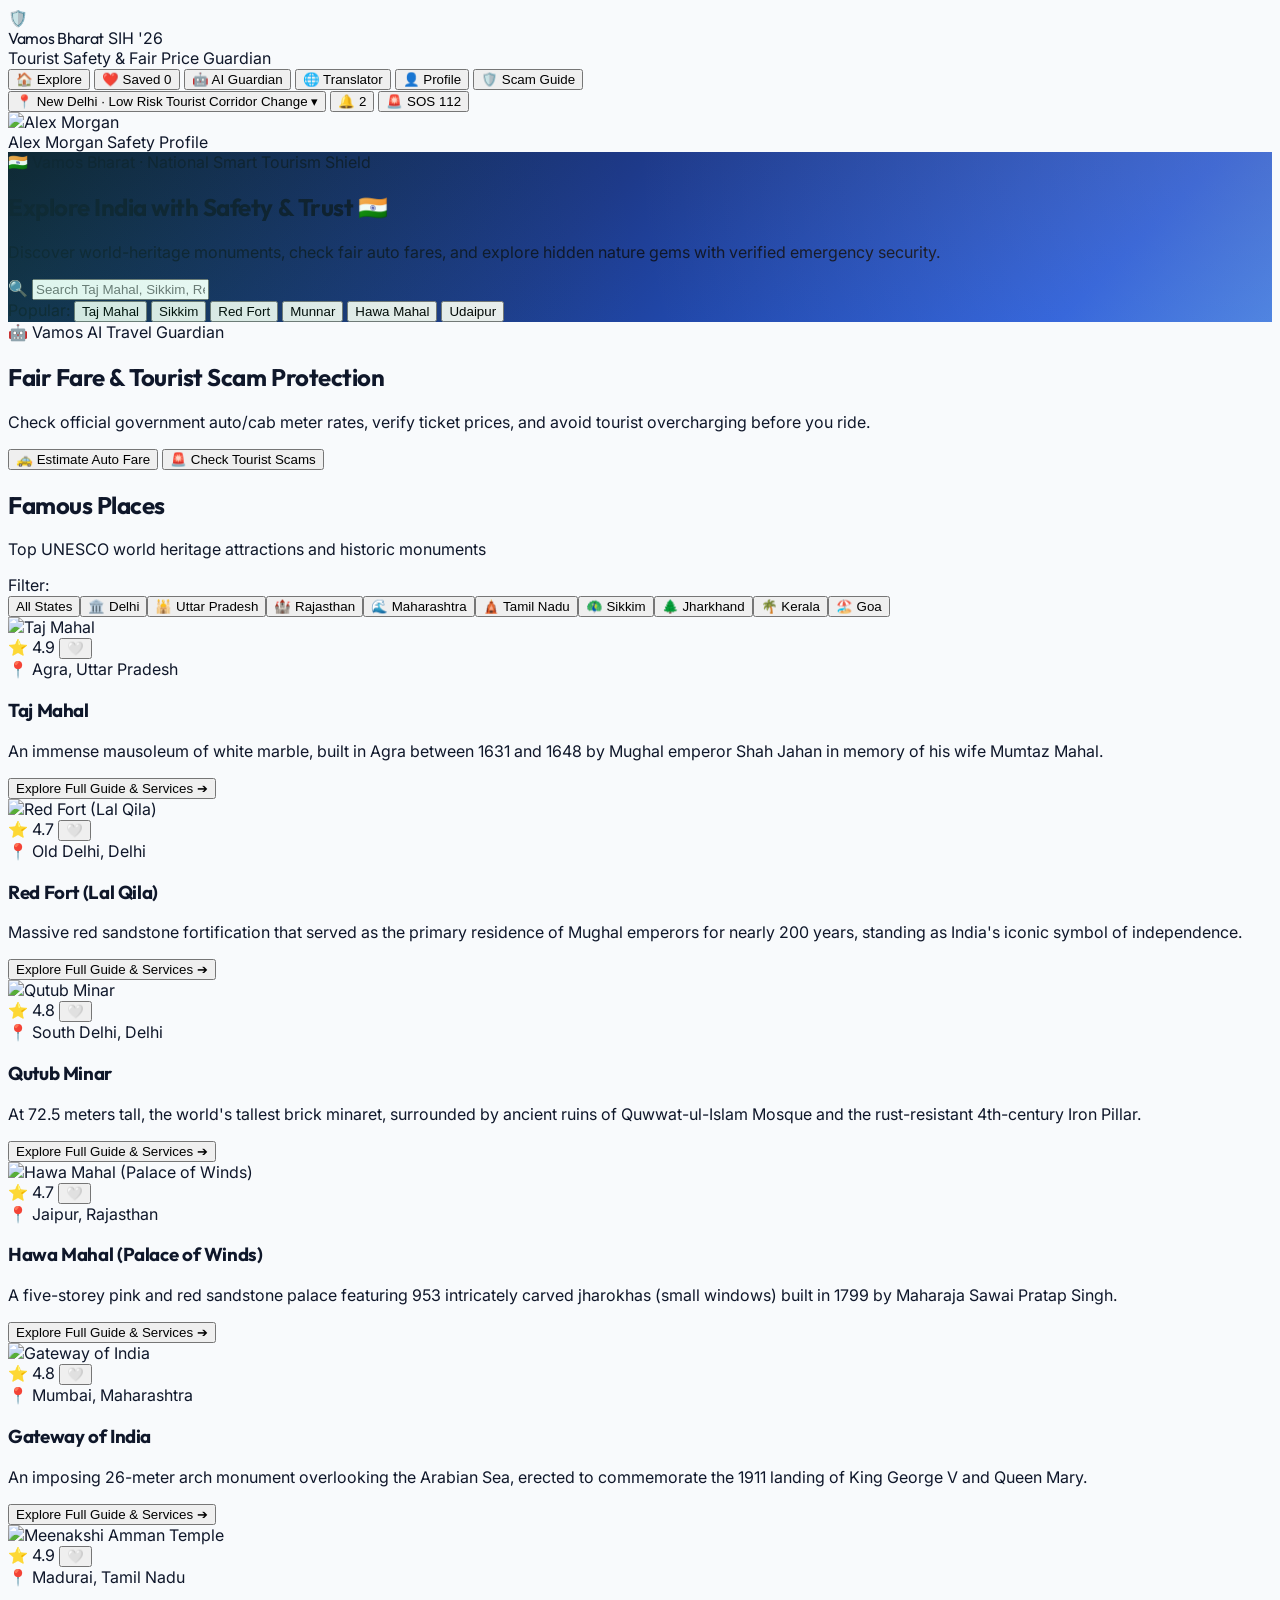
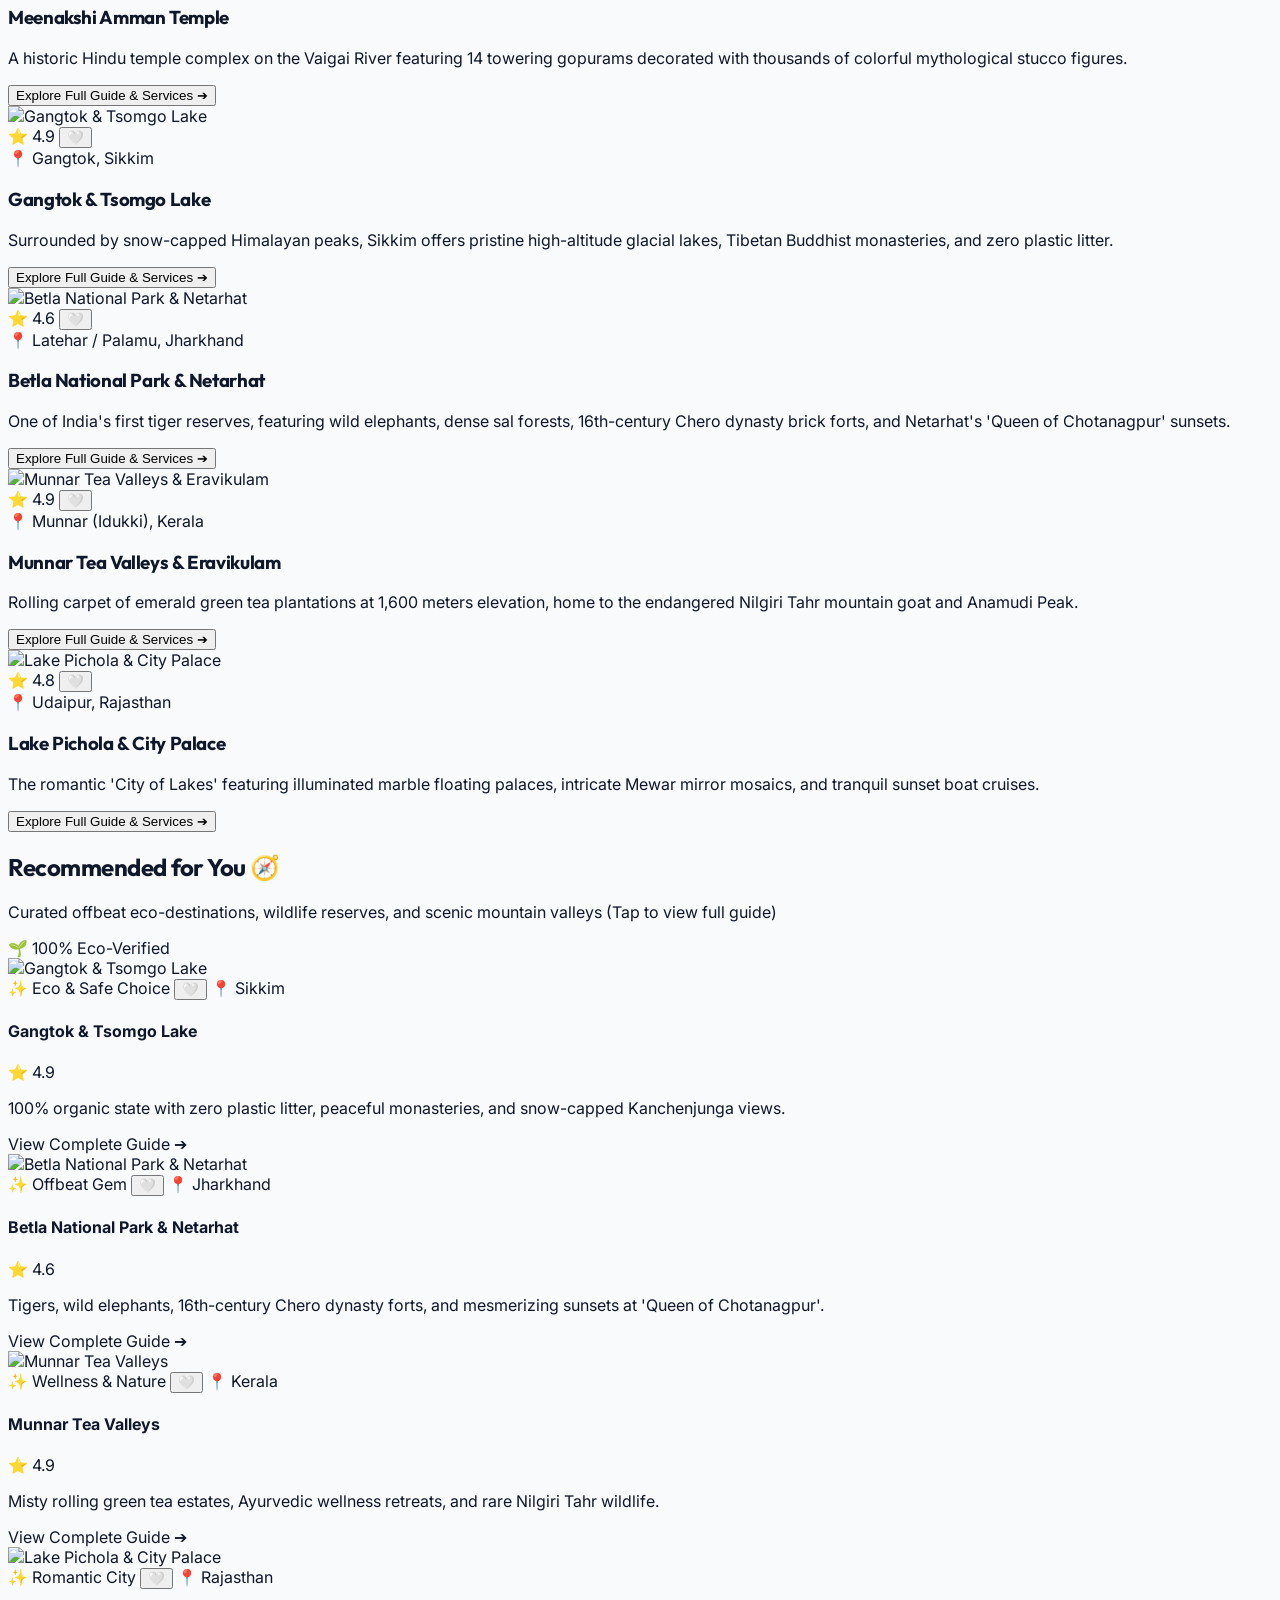
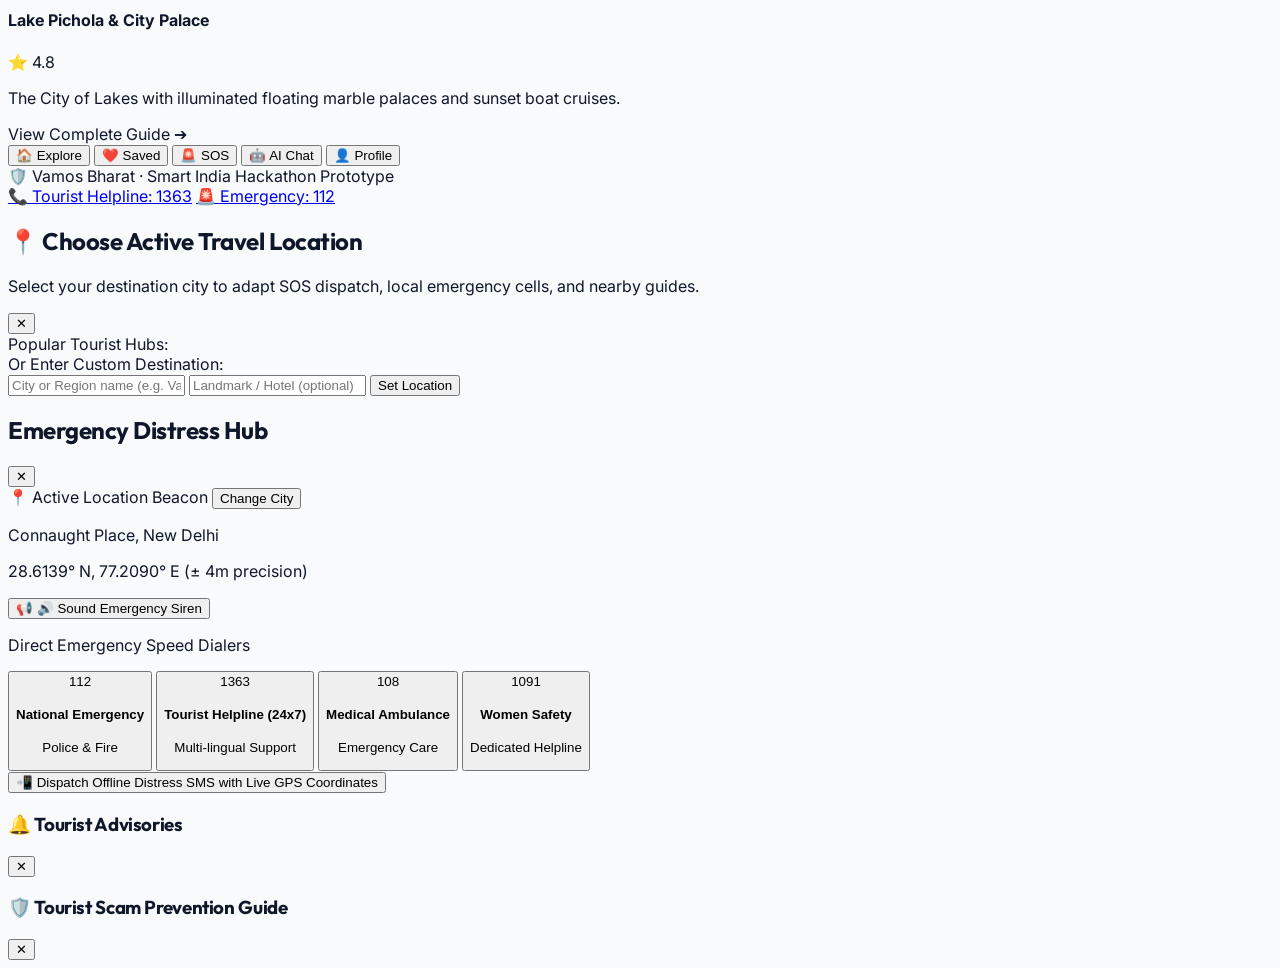
==== commit 7cd493db: "Fix view transitions, add profile view spacing, and fix monument images with fallbacks" ====
--- a/index.html
+++ b/index.html
@@ -4,7 +4,7 @@
   <meta charset="UTF-8" />
   <meta name="viewport" content="width=device-width, initial-scale=1.0" />
   <title>Vamos Bharat - Smart Tourism & Tourist Safety Platform</title>
-  <meta name="description" content="AI-powered Tourist Safety, Fair Price Guardian & Verified Monument Travel Companion for Smart India Hackathon. Features real-time GPS safety status, verified monument guides, fair fare calculator, AI tourist guardian, translation toolkit, and 1-tap SOS emergency response." />
+  <meta name="description" content="AI-powered Tourist Safety, Fair Price Guardian & Verified Monument Travel Companion for Smart India Hackathon. Features manual location switching, verified monument guides, fair fare calculator, AI tourist guardian, translation toolkit, and 1-tap SOS emergency response." />
 
   <!-- Tailwind CSS CDN -->
   <script src="https://cdn.tailwindcss.com"></script>
@@ -14,20 +14,33 @@
         extend: {
           colors: {
             brand: {
-              50: '#eff6ff',
-              100: '#dbeafe',
-              500: '#3b82f6',
-              600: '#2563eb',
-              700: '#1d4ed8',
+              50: '#EFF6FF',
+              100: '#DBEAFE',
+              200: '#BFDBFE',
+              500: '#3B82F6',
+              600: '#2563EB',
+              700: '#1D4ED8',
+              800: '#1E40AF',
+              900: '#1E3A8A',
+            },
+            saffron: {
+              400: '#FDBA74',
+              500: '#F97316',
+              600: '#EA580C',
+            },
+            emerald: {
+              500: '#10B981',
+              600: '#059669',
             },
             emergency: {
-              500: '#ef4444',
-              600: '#dc2626',
-              700: '#b91c1c',
-            },
-            surface: '#f8fafc',
-            slateHeading: '#0f172a',
-            slateMuted: '#64748b'
+              500: '#EF4444',
+              600: '#DC2626',
+              700: '#B91C1C',
+            }
+          },
+          fontFamily: {
+            sans: ['Inter', 'system-ui', 'sans-serif'],
+            heading: ['Outfit', 'Inter', 'sans-serif'],
           }
         }
       }
@@ -38,77 +51,85 @@
   <link rel="stylesheet" href="styles.css" />
 </head>
 
-<body class="bg-slate-50 min-h-screen text-slate-900 antialiased selection:bg-blue-600 selection:text-white flex flex-col justify-between">
-
-  <!-- ========================================== -->
-  <!-- 1. CLEAN DESKTOP TOP NAVIGATION BAR        -->
-  <!-- ========================================== -->
-  <header class="sticky top-0 z-40 bg-white/95 backdrop-blur-md border-b border-slate-200 shadow-xs">
-    <div class="max-w-7xl mx-auto px-6 lg:px-8">
-      <div class="flex items-center justify-between h-20 gap-6">
+<body class="bg-slate-50 min-h-screen text-slate-900 antialiased selection:bg-blue-600 selection:text-white flex flex-col justify-between pb-20 md:pb-0">
+
+  <!-- ========================================== -->
+  <!-- 1. RESPONSIVE DESKTOP & TABLET TOP NAV     -->
+  <!-- ========================================== -->
+  <header class="sticky top-0 z-40 bg-white/95 backdrop-blur-md border-b border-slate-200/90 shadow-xs">
+    <div class="max-w-7xl mx-auto px-4 sm:px-6 lg:px-8">
+      <div class="flex items-center justify-between h-20 gap-4 sm:gap-6">
         
-        <!-- Left: Clean Brand Logo -->
+        <!-- Left: Brand Logo -->
         <div class="flex items-center gap-3 cursor-pointer flex-shrink-0" onclick="window.Router.navigateTo('home-view')">
-          <div class="w-11 h-11 rounded-2xl bg-gradient-to-tr from-blue-600 to-indigo-600 flex items-center justify-center text-white text-2xl font-bold shadow-md">
+          <div class="w-11 h-11 sm:w-12 sm:h-12 rounded-2xl bg-gradient-to-tr from-blue-700 via-indigo-600 to-blue-500 p-0.5 shadow-md shadow-blue-600/20 flex items-center justify-center text-white text-xl sm:text-2xl font-bold flex-shrink-0">
             🛡️
           </div>
           <div>
-            <span class="text-lg font-extrabold tracking-tight text-slate-900 leading-none">Vamos Bharat</span>
-            <span class="block text-xs font-medium text-slate-500 mt-0.5">Tourist Safety & Guide</span>
-          </div>
-        </div>
-
-        <!-- Center: Clean Navigation Links -->
-        <nav class="hidden md:flex items-center gap-2">
-          <button data-nav-target="home-view" class="px-4 py-2 rounded-xl text-xs font-bold text-blue-600 bg-blue-50 transition">
+            <div class="flex items-center gap-2">
+              <span class="text-lg sm:text-xl font-black tracking-tight text-slate-900 leading-none font-heading">Vamos Bharat</span>
+              <span class="text-[10px] bg-gradient-to-r from-orange-500 to-amber-500 text-white font-black px-1.5 py-0.5 rounded shadow-xs">SIH '26</span>
+            </div>
+            <span class="hidden sm:block text-xs font-semibold text-slate-500 mt-0.5">Tourist Safety & Fair Price Guardian</span>
+          </div>
+        </div>
+
+        <!-- Center: Clean Navigation Tabs (Desktop/Tablet) -->
+        <nav class="hidden md:flex items-center gap-1 bg-slate-100/90 p-1.5 rounded-2xl border border-slate-200/80">
+          <button data-nav-target="home-view" class="px-3.5 py-2 rounded-xl text-xs font-bold text-blue-600 bg-white shadow-xs transition">
             🏠 Explore
           </button>
           
-          <button data-nav-target="wishlist-view" class="px-4 py-2 rounded-xl text-xs font-bold text-slate-600 hover:text-blue-600 hover:bg-slate-100 transition relative">
-            ❤️ Saved Places
+          <button data-nav-target="wishlist-view" class="px-3.5 py-2 rounded-xl text-xs font-bold text-slate-600 hover:text-blue-600 transition relative">
+            ❤️ Saved
             <span class="wishlist-badge-count text-[10px] bg-blue-600 text-white font-bold px-1.5 py-0.2 rounded-full hidden ml-1">0</span>
           </button>
 
-          <button data-nav-target="ai-chat-view" class="px-4 py-2 rounded-xl text-xs font-bold text-slate-600 hover:text-blue-600 hover:bg-slate-100 transition">
+          <button data-nav-target="ai-chat-view" class="px-3.5 py-2 rounded-xl text-xs font-bold text-slate-600 hover:text-blue-600 transition">
             🤖 AI Guardian
           </button>
 
-          <button data-nav-target="translation-view" class="px-4 py-2 rounded-xl text-xs font-bold text-slate-600 hover:text-blue-600 hover:bg-slate-100 transition">
+          <button data-nav-target="translation-view" class="px-3.5 py-2 rounded-xl text-xs font-bold text-slate-600 hover:text-blue-600 transition">
             🌐 Translator
           </button>
 
-          <button onclick="window.App.openScamGuideModal()" class="px-4 py-2 rounded-xl text-xs font-bold text-slate-600 hover:text-blue-600 hover:bg-slate-100 transition">
-            🛡️ Safety Guide
+          <button data-nav-target="profile-view" class="px-3.5 py-2 rounded-xl text-xs font-bold text-slate-600 hover:text-blue-600 transition">
+            👤 Profile
+          </button>
+
+          <button onclick="window.App.openScamGuideModal()" class="px-3 py-2 rounded-xl text-xs font-bold text-slate-600 hover:text-blue-600 transition">
+            🛡️ Scam Guide
           </button>
         </nav>
 
-        <!-- Right: GPS Status, SOS Button & Visible Profile -->
-        <div class="flex items-center gap-4 flex-shrink-0">
+        <!-- Right: Location Badge, SOS & Profile Button -->
+        <div class="flex items-center gap-2.5 sm:gap-3.5 flex-shrink-0">
           
-          <!-- Live GPS Status Badge -->
-          <div class="hidden lg:flex items-center gap-2 bg-emerald-50 border border-emerald-200 px-3 py-1.5 rounded-xl text-xs font-semibold text-emerald-800">
-            <span class="w-2 h-2 rounded-full bg-emerald-500 animate-ping"></span>
-            <span>📍 New Delhi · GPS Active</span>
-          </div>
+          <!-- Interactive Manual Location Selector Button -->
+          <button id="manual-location-btn" class="flex items-center gap-1.5 sm:gap-2 bg-emerald-50 hover:bg-emerald-100 border border-emerald-300 px-2.5 sm:px-3.5 py-2 rounded-2xl text-xs font-bold text-emerald-900 shadow-xs transition active:scale-95 group" title="Click to Change Your Location">
+            <span class="w-2 h-2 sm:w-2.5 sm:h-2.5 rounded-full bg-emerald-500 flex-shrink-0 animate-pulse"></span>
+            <span id="header-location-badge-text" class="truncate max-w-[110px] sm:max-w-[170px] text-xs">📍 New Delhi</span>
+            <span class="text-[10px] bg-emerald-200 text-emerald-800 font-extrabold px-1.5 py-0.5 rounded group-hover:bg-emerald-300 hidden sm:inline">Change ▾</span>
+          </button>
 
           <!-- Notification Bell -->
-          <button id="notification-bell-btn" class="w-10 h-10 rounded-xl bg-slate-100 hover:bg-slate-200 flex items-center justify-center text-slate-700 relative transition" title="Tourist Advisories">
-            <span class="text-base">🔔</span>
+          <button id="notification-bell-btn" class="w-9 h-9 sm:w-10 sm:h-10 rounded-2xl bg-slate-100 hover:bg-slate-200 flex items-center justify-center text-slate-700 relative transition shadow-xs" title="Tourist Advisories">
+            <span class="text-sm sm:text-base">🔔</span>
             <span class="absolute -top-1 -right-1 w-4 h-4 rounded-full bg-rose-500 text-white text-[10px] font-bold flex items-center justify-center ring-2 ring-white">2</span>
           </button>
 
           <!-- High-Contrast Emergency SOS Button -->
-          <button data-trigger-sos class="sos-glow-button px-5 py-2.5 rounded-xl bg-rose-600 hover:bg-rose-700 text-white text-xs font-extrabold shadow-md flex items-center gap-2 transition transform active:scale-95" title="Emergency SOS Dispatch">
-            <span class="text-base">🚨</span>
-            <span>EMERGENCY SOS</span>
-          </button>
-
-          <!-- User Profile: Clearly Visible Picture and Name -->
-          <div data-nav-target="profile-view" class="flex items-center gap-3 pl-3 border-l border-slate-200 cursor-pointer group">
-            <img src="https://images.unsplash.com/photo-1534528741775-53994a69daeb?auto=format&fit=crop&w=160&q=80" alt="Alex Morgan" class="w-10 h-10 rounded-full object-cover border-2 border-blue-600 group-hover:ring-2 group-hover:ring-blue-400 shadow-sm transition" />
-            <div class="hidden sm:block text-left">
-              <span id="header-user-greeting" class="text-xs font-bold text-slate-900 block leading-tight">Alex Morgan</span>
-              <span class="text-[11px] text-slate-500">Profile & Settings</span>
+          <button data-trigger-sos class="sos-glow-button px-3.5 sm:px-4.5 py-2 sm:py-2.5 rounded-2xl bg-gradient-to-r from-rose-600 to-red-600 hover:from-rose-700 hover:to-red-700 text-white text-xs font-extrabold shadow-md shadow-rose-600/30 flex items-center gap-1.5 sm:gap-2 transition transform active:scale-95" title="Emergency SOS Dispatch">
+            <span class="text-sm sm:text-base">🚨</span>
+            <span class="font-extrabold">SOS 112</span>
+          </button>
+
+          <!-- User Profile Avatar/Chip -->
+          <div data-nav-target="profile-view" class="flex items-center gap-2.5 pl-2.5 border-l border-slate-200 cursor-pointer group" title="View Safety Profile & Settings">
+            <img src="https://images.unsplash.com/photo-1534528741775-53994a69daeb?auto=format&fit=crop&w=160&q=80" alt="Alex Morgan" class="w-9 h-9 sm:w-10 sm:h-10 rounded-2xl object-cover border-2 border-blue-600 group-hover:ring-2 group-hover:ring-blue-400 shadow-sm transition" />
+            <div class="hidden xl:block text-left">
+              <span id="header-user-greeting" class="text-xs font-extrabold text-slate-900 block leading-tight">Alex Morgan</span>
+              <span class="text-[11px] text-slate-500 font-medium">Safety Profile</span>
             </div>
           </div>
 
@@ -121,63 +142,67 @@
   <!-- ========================================== -->
   <!-- MAIN CONTAINER FOR DESKTOP SPA VIEWS       -->
   <!-- ========================================== -->
-  <main id="app-main-content" class="flex-1 max-w-7xl w-full mx-auto px-6 lg:px-8 py-8">
+  <main id="app-main-content" class="flex-1 max-w-7xl w-full mx-auto px-4 sm:px-6 lg:px-8 py-6 sm:py-8">
     
     <!-- ========================================== -->
-    <!-- VIEW 1: HOME DASHBOARD (CLEAN & SPACIOUS)  -->
-    <!-- ========================================== -->
-    <section id="home-view" class="app-view space-y-12">
+    <!-- VIEW 1: HOME DASHBOARD                     -->
+    <!-- ========================================== -->
+    <section id="home-view" class="app-view space-y-10 sm:space-y-12">
       
       <!-- Section: Clean Hero Banner -->
-      <div class="hero-gradient-bg rounded-3xl p-8 sm:p-12 text-white shadow-md relative overflow-hidden flex flex-col items-center text-center space-y-5">
+      <div class="hero-gradient-bg rounded-3xl p-6 sm:p-14 text-white shadow-xl relative overflow-hidden flex flex-col items-center text-center space-y-6">
+        
         <div class="max-w-3xl space-y-3 z-10">
-          <div class="inline-flex items-center gap-2 px-4 py-1.5 rounded-full bg-white/15 backdrop-blur-md text-xs font-bold text-white border border-white/20">
-            <span>🇮🇳</span> <span>Vamos Bharat · Smart Tourism & Safety</span>
-          </div>
-          <h1 class="text-3xl sm:text-4xl font-extrabold tracking-tight leading-tight">
-            Welcome to Vamos Bharat 🇮🇳
+          <div class="inline-flex items-center gap-2 px-4 py-1.5 rounded-full bg-white/15 backdrop-blur-md text-xs font-bold text-white border border-white/20 shadow-sm">
+            <span>🇮🇳</span> <span>Vamos Bharat · National Smart Tourism Shield</span>
+          </div>
+          <h1 class="text-3xl sm:text-5xl font-black tracking-tight leading-tight font-heading">
+            Explore India with Safety & Trust 🇮🇳
           </h1>
-          <p class="text-sm sm:text-base text-blue-100 leading-relaxed max-w-2xl mx-auto">
-            Discover historic monuments, check fair auto fares, and travel safely with your verified AI tourist companion.
+          <p class="text-xs sm:text-base text-blue-100 leading-relaxed max-w-2xl mx-auto font-normal">
+            Discover world-heritage monuments, check fair auto fares, and explore hidden nature gems with verified emergency security.
           </p>
         </div>
 
         <!-- Integrated Clean Search Bar -->
-        <div class="w-full max-w-2xl relative z-10 mt-2">
-          <span class="absolute inset-y-0 left-0 pl-4 flex items-center pointer-events-none text-slate-400 text-base">🔍</span>
-          <input type="text" id="global-search-input" placeholder="Search Taj Mahal, Red Fort, Delhi, Jaipur, Mumbai..." class="w-full pl-12 pr-4 py-4 bg-white rounded-2xl text-sm font-medium text-slate-900 placeholder-slate-400 focus:outline-none focus:ring-4 focus:ring-blue-300 shadow-lg transition" />
+        <div class="w-full max-w-2xl relative z-10 mt-1">
+          <span class="absolute inset-y-0 left-0 pl-4.5 flex items-center pointer-events-none text-slate-400 text-lg">🔍</span>
+          <input type="text" id="global-search-input" placeholder="Search Taj Mahal, Sikkim, Red Fort, Munnar, Jaipur, Udaipur..." class="w-full pl-12 pr-4 py-4 sm:py-4.5 bg-white rounded-2xl text-xs sm:text-sm font-medium text-slate-900 placeholder-slate-400 focus:outline-none focus:ring-4 focus:ring-blue-400/50 shadow-2xl transition" />
         </div>
 
         <!-- Quick Search Tags -->
         <div class="flex flex-wrap items-center justify-center gap-2 text-xs text-blue-100 z-10 pt-1">
-          <span class="font-medium text-blue-200">Popular:</span>
-          <button onclick="window.App.handleSearch('Taj Mahal')" class="px-3 py-1 rounded-full bg-white/15 hover:bg-white/25 text-white transition">Taj Mahal</button>
-          <button onclick="window.App.handleSearch('Red Fort')" class="px-3 py-1 rounded-full bg-white/15 hover:bg-white/25 text-white transition">Red Fort</button>
-          <button onclick="window.App.handleSearch('Hawa Mahal')" class="px-3 py-1 rounded-full bg-white/15 hover:bg-white/25 text-white transition">Hawa Mahal</button>
-          <button onclick="window.App.handleSearch('Gateway of India')" class="px-3 py-1 rounded-full bg-white/15 hover:bg-white/25 text-white transition">Gateway of India</button>
-        </div>
-
-        <!-- Background subtle glow -->
-        <div class="absolute -right-12 -bottom-12 w-64 h-64 bg-white/10 rounded-full blur-2xl pointer-events-none"></div>
+          <span class="font-bold text-blue-200">Popular:</span>
+          <button onclick="window.App.handleSearch('Taj Mahal')" class="px-3 py-1 rounded-full bg-white/15 hover:bg-white/25 text-white font-medium transition backdrop-blur-xs border border-white/10">Taj Mahal</button>
+          <button onclick="window.App.handleSearch('Sikkim')" class="px-3 py-1 rounded-full bg-white/15 hover:bg-white/25 text-white font-medium transition backdrop-blur-xs border border-white/10">Sikkim</button>
+          <button onclick="window.App.handleSearch('Red Fort')" class="px-3 py-1 rounded-full bg-white/15 hover:bg-white/25 text-white font-medium transition backdrop-blur-xs border border-white/10">Red Fort</button>
+          <button onclick="window.App.handleSearch('Munnar')" class="px-3 py-1 rounded-full bg-white/15 hover:bg-white/25 text-white font-medium transition backdrop-blur-xs border border-white/10">Munnar</button>
+          <button onclick="window.App.handleSearch('Hawa Mahal')" class="px-3 py-1 rounded-full bg-white/15 hover:bg-white/25 text-white font-medium transition backdrop-blur-xs border border-white/10">Hawa Mahal</button>
+          <button onclick="window.App.handleSearch('Udaipur')" class="px-3 py-1 rounded-full bg-white/15 hover:bg-white/25 text-white font-medium transition backdrop-blur-xs border border-white/10">Udaipur</button>
+        </div>
+
+        <!-- Background decorative ambient glows -->
+        <div class="absolute -right-16 -bottom-16 w-80 h-80 bg-blue-400/20 rounded-full blur-3xl pointer-events-none"></div>
+        <div class="absolute -left-16 -top-16 w-80 h-80 bg-orange-400/15 rounded-full blur-3xl pointer-events-none"></div>
       </div>
 
       <!-- Section: AI Price & Safety Guardian Spotlight Card -->
-      <div class="bg-white border border-slate-200 rounded-3xl p-6 sm:p-8 shadow-xs flex flex-col md:flex-row items-center justify-between gap-6">
-        <div class="space-y-2 max-w-2xl">
-          <div class="inline-flex items-center gap-2 px-3 py-1 rounded-full bg-blue-50 text-blue-700 text-xs font-bold">
+      <div class="bg-gradient-to-r from-blue-50/90 via-white to-slate-50 border border-blue-200/80 rounded-3xl p-6 sm:p-8 shadow-sm flex flex-col md:flex-row items-center justify-between gap-6">
+        <div class="space-y-2 max-w-2xl text-left">
+          <div class="inline-flex items-center gap-2 px-3 py-1 rounded-full bg-blue-100 text-blue-800 text-xs font-bold">
             <span>🤖</span> <span>Vamos AI Travel Guardian</span>
           </div>
-          <h2 class="text-xl font-extrabold text-slate-900">Fair Fare & Tourist Scam Protection</h2>
-          <p class="text-xs sm:text-sm text-slate-600 leading-relaxed">
-            Check official government auto/cab fares, calculate meter rates, and avoid tourist overcharging before you ride.
+          <h2 class="text-xl font-black text-slate-900 font-heading">Fair Fare & Tourist Scam Protection</h2>
+          <p class="text-xs sm:text-sm text-slate-600 leading-relaxed font-normal">
+            Check official government auto/cab meter rates, verify ticket prices, and avoid tourist overcharging before you ride.
           </p>
         </div>
 
         <div class="flex flex-wrap items-center gap-3 flex-shrink-0">
-          <button onclick="window.Router.navigateTo('ai-chat-view', { presetQuery: 'Auto fare estimate from Station to Red Fort' })" class="px-5 py-3 rounded-2xl bg-blue-600 hover:bg-blue-700 text-white text-xs font-bold shadow-sm transition flex items-center gap-2">
+          <button onclick="window.Router.navigateTo('ai-chat-view', { presetQuery: 'Auto fare estimate from Station to Red Fort' })" class="px-5 py-3 rounded-2xl bg-blue-600 hover:bg-blue-700 text-white text-xs font-bold shadow-md shadow-blue-600/20 transition flex items-center gap-2 active:scale-95">
             <span>🚕</span> <span>Estimate Auto Fare</span>
           </button>
-          <button onclick="window.Router.navigateTo('ai-chat-view', { presetQuery: 'Taj Mahal guide scam check and ticket cost' })" class="px-5 py-3 rounded-2xl bg-slate-100 hover:bg-slate-200 text-slate-700 text-xs font-bold transition flex items-center gap-2">
+          <button onclick="window.Router.navigateTo('ai-chat-view', { presetQuery: 'Taj Mahal guide scam check and ticket cost' })" class="px-5 py-3 rounded-2xl bg-white hover:bg-slate-100 text-slate-700 border border-slate-200 text-xs font-bold transition flex items-center gap-2 shadow-xs active:scale-95">
             <span>🚨</span> <span>Check Tourist Scams</span>
           </button>
         </div>
@@ -187,8 +212,8 @@
       <div class="space-y-6">
         <div class="flex flex-col sm:flex-row sm:items-center justify-between gap-4">
           <div>
-            <h2 class="text-xl font-extrabold text-slate-900 tracking-tight">Famous Places</h2>
-            <p class="text-xs text-slate-500 mt-0.5">Top heritage attractions and historic monuments</p>
+            <h2 class="text-2xl font-black text-slate-900 tracking-tight font-heading">Famous Places</h2>
+            <p class="text-xs text-slate-500 mt-0.5">Top UNESCO world heritage attractions and historic monuments</p>
           </div>
 
           <!-- State Filter Tabs -->
@@ -206,66 +231,71 @@
         </div>
       </div>
 
-      <!-- Section: Recommended Hidden Gems -->
+      <!-- Section: Recommended Hidden Gems (Opens full detail page on click!) -->
       <div class="space-y-6 pt-6 border-t border-slate-200">
-        <div>
-          <h2 class="text-xl font-extrabold text-slate-900 tracking-tight">Recommended for You</h2>
-          <p class="text-xs text-slate-500 mt-0.5">Curated offbeat destinations, nature reserves, and cultural valleys</p>
+        <div class="flex flex-col sm:flex-row sm:items-center justify-between gap-2">
+          <div>
+            <h2 class="text-2xl font-black text-slate-900 tracking-tight font-heading">Recommended for You 🧭</h2>
+            <p class="text-xs text-slate-500 mt-0.5">Curated offbeat eco-destinations, wildlife reserves, and scenic mountain valleys (Tap to view full guide)</p>
+          </div>
+          <span class="text-xs font-bold text-emerald-700 bg-emerald-50 border border-emerald-200 px-3 py-1 rounded-full self-start sm:self-auto">
+            🌱 100% Eco-Verified
+          </span>
         </div>
 
         <div id="recommended-gems-list" class="grid grid-cols-1 sm:grid-cols-2 lg:grid-cols-4 gap-6">
-          <!-- Rendered dynamically by app.js -->
+          <!-- Rendered dynamically by app.js with full clickable routing to detail view -->
         </div>
       </div>
 
     </section>
 
     <!-- ========================================== -->
-    <!-- VIEW 2: MONUMENT DETAIL (CLEAN 2-COLUMN)   -->
+    <!-- VIEW 2: MONUMENT DETAIL                    -->
     <!-- ========================================== -->
     <section id="monument-detail-view" class="app-view hidden space-y-8">
       
       <!-- Top Action Bar -->
-      <div class="flex items-center justify-between pb-4 border-b border-slate-200">
+      <div class="flex flex-wrap items-center justify-between gap-4 pb-4 border-b border-slate-200">
         <div class="flex items-center gap-2 text-xs">
-          <button data-back-btn class="px-4 py-2 rounded-xl bg-white border border-slate-200 hover:bg-slate-50 text-slate-700 font-bold flex items-center gap-1.5 shadow-xs transition">
+          <button data-back-btn class="px-4 py-2.5 rounded-xl bg-white border border-slate-200 hover:bg-slate-50 text-slate-700 font-bold flex items-center gap-1.5 shadow-xs transition active:scale-95">
             ‹ <span>Back to Explore</span>
           </button>
           <span class="text-slate-300">/</span>
-          <span id="detail-breadcrumb-state" class="text-slate-500 font-medium">State</span>
+          <span id="detail-breadcrumb-state" class="text-slate-500 font-semibold">State</span>
           <span class="text-slate-300">/</span>
-          <span id="detail-breadcrumb-name" class="font-bold text-slate-800">Monument</span>
+          <span id="detail-breadcrumb-name" class="font-extrabold text-slate-900">Monument</span>
         </div>
 
         <div class="flex items-center gap-3">
-          <button id="detail-favorite-toggle-btn" class="px-5 py-2.5 rounded-xl bg-white border border-slate-200 text-xs font-bold text-slate-700 shadow-xs hover:border-rose-300 flex items-center gap-2 transition">
+          <button id="detail-favorite-toggle-btn" class="px-5 py-2.5 rounded-xl bg-white border border-slate-200 text-xs font-bold text-slate-700 shadow-xs hover:border-rose-300 flex items-center gap-2 transition active:scale-95">
             🤍 <span>Add to Wishlist</span>
           </button>
-          <button onclick="window.SOSSystem.confirmEmergencyCall('1363', 'Ministry of Tourism Helpline')" class="px-4 py-2.5 rounded-xl bg-blue-50 text-blue-700 border border-blue-200 text-xs font-bold hover:bg-blue-100 flex items-center gap-1.5">
+          <button onclick="window.SOSSystem.confirmEmergencyCall('1363', 'Ministry of Tourism Helpline')" class="px-4 py-2.5 rounded-xl bg-blue-50 text-blue-700 border border-blue-200 text-xs font-bold hover:bg-blue-100 flex items-center gap-1.5 transition active:scale-95">
             📞 <span>Tourist Helpline (1363)</span>
           </button>
         </div>
       </div>
 
       <!-- 2-Column Clean Layout -->
-      <div class="grid grid-cols-1 lg:grid-cols-12 gap-10 items-start">
+      <div class="grid grid-cols-1 lg:grid-cols-12 gap-8 lg:gap-10 items-start">
         
         <!-- Left Column (5 Cols): Hero Photo, Timings, Tickets & Do's/Don'ts -->
         <div class="lg:col-span-5 space-y-6">
           
           <!-- Hero Photo -->
-          <div class="relative rounded-3xl overflow-hidden shadow-sm border border-slate-200">
-            <img id="detail-hero-image" src="" alt="Monument Hero" class="w-full h-80 object-cover" />
-            <div class="absolute inset-0 bg-gradient-to-t from-slate-950/80 via-transparent to-transparent"></div>
+          <div class="relative rounded-3xl overflow-hidden shadow-md border border-slate-200 bg-slate-100">
+            <img id="detail-hero-image" src="" alt="Monument Hero" class="w-full h-80 object-cover" onerror="this.onerror=null; this.src='https://images.unsplash.com/photo-1548013146-72479768bada?auto=format&fit=crop&w=900&q=80';" />
+            <div class="absolute inset-0 bg-gradient-to-t from-slate-950/85 via-transparent to-transparent"></div>
             
             <div class="absolute bottom-5 left-5 right-5 text-white">
-              <span id="detail-monument-location" class="text-[11px] font-bold uppercase tracking-wider px-3 py-1 rounded bg-blue-600/90 inline-block mb-2">
+              <span id="detail-monument-location" class="text-[11px] font-bold uppercase tracking-wider px-3 py-1 rounded-md bg-blue-600/90 inline-block mb-2 shadow-xs">
                 Location
               </span>
-              <h2 id="detail-monument-title" class="text-2xl font-extrabold leading-tight text-white mb-1.5">Monument Name</h2>
+              <h2 id="detail-monument-title" class="text-2xl font-black leading-tight text-white mb-1.5 font-heading drop-shadow">Monument Name</h2>
               
               <div class="flex items-center justify-between text-xs font-bold">
-                <span id="detail-safety-badge" class="text-emerald-400 bg-black/40 px-3 py-1 rounded-full backdrop-blur-xs">
+                <span id="detail-safety-badge" class="text-emerald-400 bg-black/50 px-3 py-1 rounded-full backdrop-blur-xs border border-white/10">
                   🛡️ Safe Zone
                 </span>
                 <span id="detail-rating" class="text-amber-300">
@@ -276,8 +306,8 @@
           </div>
 
           <!-- Quick Timings & Ticket Info -->
-          <div class="bg-white rounded-3xl p-6 border border-slate-200 shadow-xs space-y-4">
-            <h3 class="text-xs font-extrabold text-slate-900 uppercase tracking-wider">
+          <div class="bg-white rounded-3xl p-6 border border-slate-200/90 shadow-sm space-y-4">
+            <h3 class="text-xs font-extrabold text-slate-900 uppercase tracking-wider font-heading">
               Visiting Timings & Ticket Prices
             </h3>
             
@@ -294,8 +324,8 @@
           </div>
 
           <!-- Cultural Do's & Don'ts -->
-          <div class="bg-white rounded-3xl p-6 border border-slate-200 shadow-xs space-y-4">
-            <h3 class="text-xs font-extrabold text-slate-900 uppercase tracking-wider">
+          <div class="bg-white rounded-3xl p-6 border border-slate-200/90 shadow-sm space-y-4">
+            <h3 class="text-xs font-extrabold text-slate-900 uppercase tracking-wider font-heading">
               Cultural Do's & Don'ts
             </h3>
             <ul id="detail-dos-list" class="space-y-2.5">
@@ -309,17 +339,17 @@
         <div class="lg:col-span-7 space-y-8">
           
           <!-- History & Architectural Significance -->
-          <div class="bg-white rounded-3xl p-8 border border-slate-200 shadow-xs space-y-4">
-            <h3 class="text-base font-extrabold text-slate-900">Historical Significance</h3>
+          <div class="bg-white rounded-3xl p-6 sm:p-8 border border-slate-200/90 shadow-sm space-y-4">
+            <h3 class="text-base font-extrabold text-slate-900 font-heading">Historical & Cultural Significance</h3>
             <p id="detail-history-text" class="text-sm text-slate-700 leading-relaxed"></p>
             <p id="detail-architecture-text" class="text-xs text-slate-500 leading-relaxed italic border-t border-slate-100 pt-4"></p>
           </div>
 
           <!-- Nearby Amenities Sub-Tabs -->
-          <div class="bg-white rounded-3xl p-8 border border-slate-200 shadow-xs space-y-6">
+          <div class="bg-white rounded-3xl p-6 sm:p-8 border border-slate-200/90 shadow-sm space-y-6">
             <div>
-              <h3 class="text-base font-extrabold text-slate-900">Nearby Verified Amenities</h3>
-              <p class="text-xs text-slate-500 mt-0.5">Hotels, cafes, transport stands, and emergency contacts near this monument</p>
+              <h3 class="text-base font-extrabold text-slate-900 font-heading">Nearby Verified Amenities & Services</h3>
+              <p class="text-xs text-slate-500 mt-0.5">Verified restaurants, hotels, prepaid transport, and emergency contacts</p>
             </div>
 
             <!-- Subtabs Navigation -->
@@ -339,13 +369,13 @@
     </section>
 
     <!-- ========================================== -->
-    <!-- VIEW 3: AI TRAVEL GUARDIAN (SPLIT CONSOLE) -->
+    <!-- VIEW 3: AI TRAVEL GUARDIAN                 -->
     <!-- ========================================== -->
     <section id="ai-chat-view" class="app-view hidden space-y-6">
       
       <div class="flex items-center justify-between pb-3 border-b border-slate-200">
         <div>
-          <h2 class="text-xl font-extrabold text-slate-900">Vamos AI Guide 🤖</h2>
+          <h2 class="text-xl font-extrabold text-slate-900 font-heading">Vamos AI Guide 🤖</h2>
           <p class="text-xs text-slate-500 mt-0.5">Fair auto fare estimator and travel safety protector</p>
         </div>
         <button id="clear-chat-btn" class="px-4 py-2 rounded-xl bg-white border border-slate-200 text-xs font-bold text-slate-600 hover:bg-slate-50 transition">
@@ -360,7 +390,7 @@
         <div class="lg:col-span-4 space-y-4">
           
           <div class="bg-white rounded-3xl p-6 border border-slate-200 shadow-xs space-y-4">
-            <h3 class="text-xs font-extrabold text-slate-900 uppercase tracking-wider">
+            <h3 class="text-xs font-extrabold text-slate-900 uppercase tracking-wider font-heading">
               Quick Route Fare Estimates
             </h3>
             
@@ -389,7 +419,7 @@
 
           <!-- Common Safety Queries -->
           <div class="bg-white rounded-3xl p-6 border border-slate-200 shadow-xs space-y-4">
-            <h3 class="text-xs font-extrabold text-slate-900 uppercase tracking-wider">
+            <h3 class="text-xs font-extrabold text-slate-900 uppercase tracking-wider font-heading">
               Safety Advice
             </h3>
             
@@ -442,7 +472,7 @@
     <section id="translation-view" class="app-view hidden space-y-8">
       
       <div class="pb-3 border-b border-slate-200">
-        <h2 class="text-xl font-extrabold text-slate-900">Tourist Phrasebook & Translator 🌐</h2>
+        <h2 class="text-xl font-extrabold text-slate-900 font-heading">Tourist Phrasebook & Translator 🌐</h2>
         <p class="text-xs text-slate-500 mt-0.5">Essential travel phrases with Hindi audio pronunciation</p>
       </div>
 
@@ -451,7 +481,7 @@
         <!-- Left Panel: Live Custom Translator -->
         <div class="lg:col-span-5 space-y-4">
           <div class="bg-white border border-slate-200 rounded-3xl p-6 shadow-xs space-y-4 sticky top-24">
-            <h3 class="text-sm font-extrabold text-slate-900">Live Phrase Translator</h3>
+            <h3 class="text-sm font-extrabold text-slate-900 font-heading">Live Phrase Translator</h3>
             <p class="text-xs text-slate-500 leading-relaxed">Type any phrase to get an instant Hindi translation with native audio speech.</p>
 
             <form id="custom-translate-form" class="space-y-3">
@@ -501,10 +531,12 @@
       
       <div class="flex items-center justify-between pb-4 border-b border-slate-200">
         <div>
-          <h2 class="text-xl font-extrabold text-slate-900">Saved Places ❤️</h2>
-          <p class="text-xs text-slate-500 mt-0.5">Bookmarked monuments, hotels, and cafes</p>
-        </div>
-        <span class="wishlist-badge-count text-xs font-bold bg-blue-100 text-blue-700 px-3 py-1 rounded-full">0 saved places</span>
+          <h2 class="text-xl font-extrabold text-slate-900 font-heading">Saved Places ❤️</h2>
+          <p class="text-xs text-slate-500 mt-0.5">Bookmarked monuments, hotels, and destinations</p>
+        </div>
+        <button data-back-btn class="px-4 py-2 rounded-xl bg-white border border-slate-200 text-xs font-bold text-slate-700 hover:bg-slate-50 transition">
+          ‹ Back to Explore
+        </button>
       </div>
 
       <!-- Wishlist Grid -->
@@ -525,68 +557,81 @@
     </section>
 
     <!-- ========================================== -->
-    <!-- VIEW 6: PROFILE & SETTINGS                 -->
+    <!-- VIEW 6: PROFILE & EMERGENCY SETTINGS       -->
     <!-- ========================================== -->
     <section id="profile-view" class="app-view hidden space-y-8">
       
-      <div class="pb-3 border-b border-slate-200">
-        <h2 class="text-xl font-extrabold text-slate-900">Profile & Emergency Settings ⚙️</h2>
-        <p class="text-xs text-slate-500 mt-0.5">Manage your emergency ICE contacts and travel preferences</p>
+      <!-- Top Action Bar -->
+      <div class="flex items-center justify-between pb-4 border-b border-slate-200">
+        <div>
+          <h2 class="text-2xl font-black text-slate-900 font-heading">Profile & Emergency Settings ⚙️</h2>
+          <p class="text-xs text-slate-500 mt-0.5">Manage your emergency ICE contacts, active city, and travel safety credentials</p>
+        </div>
+        <button data-back-btn class="px-4 py-2.5 rounded-xl bg-white border border-slate-200 hover:bg-slate-50 text-slate-700 font-bold text-xs flex items-center gap-1.5 shadow-xs transition active:scale-95">
+          ‹ <span>Back to Explore Dashboard</span>
+        </button>
       </div>
 
       <div class="grid grid-cols-1 lg:grid-cols-12 gap-8 items-start">
         
         <!-- Left: Profile Badge Card (4 Cols) -->
-        <div class="lg:col-span-4 bg-white border border-slate-200 rounded-3xl p-8 shadow-xs text-center space-y-4">
+        <div class="lg:col-span-4 bg-white border border-slate-200 rounded-3xl p-8 shadow-sm text-center space-y-5">
           <img src="https://images.unsplash.com/photo-1534528741775-53994a69daeb?auto=format&fit=crop&w=300&q=80" alt="Avatar" class="w-24 h-24 rounded-full object-cover mx-auto ring-4 ring-blue-600/30 shadow-md" />
           <div>
-            <h3 class="text-base font-extrabold text-slate-900">Alex Morgan</h3>
-            <span class="inline-block text-xs font-bold bg-blue-100 text-blue-700 px-3 py-0.5 rounded-full mt-1">
-              Tourist Pass Active
+            <h3 id="profile-display-name" class="text-lg font-black text-slate-900 font-heading">Alex Morgan</h3>
+            <span class="inline-block text-xs font-bold bg-emerald-100 text-emerald-800 px-3.5 py-1 rounded-full mt-1.5 border border-emerald-200">
+              🛡️ Tourist Pass Active
             </span>
           </div>
 
-          <div class="pt-4 border-t border-slate-100 text-left space-y-2 text-xs">
-            <div class="flex items-center justify-between">
-              <span class="text-slate-500">🛡️ Safety Shield:</span>
-              <span class="font-bold text-emerald-700">Enabled</span>
-            </div>
-            <div class="flex items-center justify-between">
-              <span class="text-slate-500">📍 Active City:</span>
-              <span class="font-bold text-slate-800">New Delhi</span>
-            </div>
-          </div>
+          <div class="pt-5 border-t border-slate-100 text-left space-y-3 text-xs">
+            <div class="flex items-center justify-between bg-slate-50 p-3 rounded-xl border border-slate-100">
+              <span class="text-slate-500 font-medium">🛡️ Safety Shield:</span>
+              <span class="font-bold text-emerald-700">24x7 Active</span>
+            </div>
+            <div class="flex items-center justify-between bg-slate-50 p-3 rounded-xl border border-slate-100">
+              <span class="text-slate-500 font-medium">📍 Active City:</span>
+              <span id="profile-active-city" class="font-bold text-blue-700 cursor-pointer hover:underline" onclick="window.App.openLocationModal()">New Delhi (Delhi) ✏️</span>
+            </div>
+          </div>
+
+          <button onclick="window.App.openLocationModal()" class="w-full py-3 rounded-2xl bg-blue-50 hover:bg-blue-100 text-blue-700 font-bold text-xs transition flex items-center justify-center gap-2 border border-blue-200">
+            <span>📍</span> <span>Switch Active City Location</span>
+          </button>
         </div>
 
         <!-- Right: Settings Form (8 Cols) -->
-        <div class="lg:col-span-8 bg-white border border-slate-200 rounded-3xl p-8 shadow-xs space-y-6">
-          <h3 class="text-xs font-extrabold text-slate-900 uppercase tracking-wider">
-            In Case of Emergency (ICE) Contacts
-          </h3>
-
-          <form id="profile-settings-form" class="space-y-4">
-            <div class="grid grid-cols-1 md:grid-cols-2 gap-4">
+        <div class="lg:col-span-8 bg-white border border-slate-200 rounded-3xl p-6 sm:p-8 shadow-sm space-y-6">
+          <div>
+            <h3 class="text-sm font-extrabold text-slate-900 uppercase tracking-wider font-heading">
+              In Case of Emergency (ICE) Contacts
+            </h3>
+            <p class="text-xs text-slate-500 mt-0.5">These contacts will be dispatched automatically with live GPS during an SOS trigger.</p>
+          </div>
+
+          <form id="profile-settings-form" class="space-y-5">
+            <div class="grid grid-cols-1 md:grid-cols-2 gap-5">
               <div>
-                <label class="block text-xs font-bold text-slate-700 mb-1">Your Full Name</label>
-                <input type="text" id="profile-name-input" value="Alex Morgan" class="w-full px-4 py-3 bg-slate-50 border border-slate-200 rounded-xl text-xs text-slate-800 focus:ring-2 focus:ring-blue-500" />
+                <label class="block text-xs font-bold text-slate-700 mb-1.5">Your Full Name</label>
+                <input type="text" id="profile-name-input" class="w-full px-4 py-3 bg-slate-50 border border-slate-200 rounded-xl text-xs text-slate-800 focus:ring-2 focus:ring-blue-500" required />
               </div>
 
               <div>
-                <label class="block text-xs font-bold text-slate-700 mb-1">Emergency Contact Name (ICE)</label>
-                <input type="text" id="profile-ice-name-input" value="Sarah Morgan (Sister)" class="w-full px-4 py-3 bg-slate-50 border border-slate-200 rounded-xl text-xs text-slate-800 focus:ring-2 focus:ring-blue-500" />
+                <label class="block text-xs font-bold text-slate-700 mb-1.5">Emergency Contact Name (ICE)</label>
+                <input type="text" id="profile-ice-name-input" class="w-full px-4 py-3 bg-slate-50 border border-slate-200 rounded-xl text-xs text-slate-800 focus:ring-2 focus:ring-blue-500" required />
               </div>
             </div>
 
-            <div class="grid grid-cols-1 md:grid-cols-2 gap-4">
+            <div class="grid grid-cols-1 md:grid-cols-2 gap-5">
               <div>
-                <label class="block text-xs font-bold text-slate-700 mb-1">ICE Contact Phone (for SOS SMS)</label>
-                <input type="text" id="profile-ice-phone-input" value="+91 98765 43210" class="w-full px-4 py-3 bg-slate-50 border border-slate-200 rounded-xl text-xs text-slate-800 focus:ring-2 focus:ring-blue-500" />
+                <label class="block text-xs font-bold text-slate-700 mb-1.5">ICE Contact Phone (for SOS SMS)</label>
+                <input type="text" id="profile-ice-phone-input" class="w-full px-4 py-3 bg-slate-50 border border-slate-200 rounded-xl text-xs text-slate-800 focus:ring-2 focus:ring-blue-500" required />
               </div>
 
               <div>
-                <label class="block text-xs font-bold text-slate-700 mb-1">Preferred Language</label>
+                <label class="block text-xs font-bold text-slate-700 mb-1.5">Preferred Language</label>
                 <select id="profile-lang-select" class="w-full px-4 py-3 bg-slate-50 border border-slate-200 rounded-xl text-xs text-slate-800 focus:ring-2 focus:ring-blue-500">
-                  <option value="en" selected>English</option>
+                  <option value="en">English</option>
                   <option value="hi">हिन्दी (Hindi)</option>
                   <option value="es">Español (Spanish)</option>
                   <option value="fr">Français (French)</option>
@@ -596,9 +641,12 @@
               </div>
             </div>
 
-            <button type="submit" class="px-6 py-3 bg-blue-600 hover:bg-blue-700 text-white rounded-xl text-xs font-bold shadow-sm transition">
-              Save Safety Profile
-            </button>
+            <div class="pt-3 border-t border-slate-100 flex items-center justify-between">
+              <span class="text-xs text-slate-500">🔒 Saved locally on your device</span>
+              <button type="submit" class="px-6 py-3 bg-blue-600 hover:bg-blue-700 text-white rounded-xl text-xs font-bold shadow-md shadow-blue-600/20 transition active:scale-95">
+                Save Safety Profile
+              </button>
+            </div>
           </form>
         </div>
 
@@ -608,10 +656,36 @@
   </main>
 
   <!-- ========================================== -->
+  <!-- RESPONSIVE MOBILE BOTTOM NAVIGATION BAR    -->
+  <!-- ========================================== -->
+  <nav class="md:hidden fixed bottom-0 left-0 right-0 z-40 bg-white/95 backdrop-blur-md border-t border-slate-200 flex items-center justify-around py-2 px-1 shadow-lg">
+    <button data-nav-target="home-view" class="flex flex-col items-center gap-0.5 text-blue-600 px-2 py-1">
+      <span class="text-base">🏠</span>
+      <span class="text-[10px] font-bold">Explore</span>
+    </button>
+    <button data-nav-target="wishlist-view" class="flex flex-col items-center gap-0.5 text-slate-500 hover:text-blue-600 px-2 py-1">
+      <span class="text-base">❤️</span>
+      <span class="text-[10px] font-bold">Saved</span>
+    </button>
+    <button data-trigger-sos class="flex flex-col items-center gap-0.5 bg-rose-600 text-white px-3 py-1 rounded-2xl shadow-md -mt-4 ring-4 ring-white">
+      <span class="text-base">🚨</span>
+      <span class="text-[10px] font-black">SOS</span>
+    </button>
+    <button data-nav-target="ai-chat-view" class="flex flex-col items-center gap-0.5 text-slate-500 hover:text-blue-600 px-2 py-1">
+      <span class="text-base">🤖</span>
+      <span class="text-[10px] font-bold">AI Chat</span>
+    </button>
+    <button data-nav-target="profile-view" class="flex flex-col items-center gap-0.5 text-slate-500 hover:text-blue-600 px-2 py-1">
+      <span class="text-base">👤</span>
+      <span class="text-[10px] font-bold">Profile</span>
+    </button>
+  </nav>
+
+  <!-- ========================================== -->
   <!-- FOOTER                                     -->
   <!-- ========================================== -->
   <footer class="bg-white border-t border-slate-200 py-6 text-xs text-slate-500">
-    <div class="max-w-7xl mx-auto px-6 lg:px-8 flex flex-col md:flex-row items-center justify-between gap-4">
+    <div class="max-w-7xl mx-auto px-4 sm:px-6 lg:px-8 flex flex-col md:flex-row items-center justify-between gap-4">
       <div class="flex items-center gap-2">
         <span class="text-base">🛡️</span>
         <span class="font-extrabold text-slate-900">Vamos Bharat</span>
@@ -625,7 +699,49 @@
   </footer>
 
   <!-- ========================================== -->
-  <!-- OVERLAY: EMERGENCY SOS MODAL               -->
+  <!-- OVERLAY 1: MANUAL LOCATION PICKER MODAL    -->
+  <!-- ========================================== -->
+  <div id="location-modal" class="fixed inset-0 bg-slate-950/80 backdrop-blur-md z-50 hidden items-center justify-center p-4">
+    <div class="bg-white rounded-3xl w-full max-w-2xl p-6 sm:p-8 shadow-2xl space-y-6 text-slate-900 animate-fade-in max-h-[90vh] overflow-y-auto">
+      
+      <!-- Header -->
+      <div class="flex items-center justify-between pb-3 border-b border-slate-100">
+        <div>
+          <h2 class="text-lg font-black text-slate-900 font-heading flex items-center gap-2">
+            <span>📍</span> <span>Choose Active Travel Location</span>
+          </h2>
+          <p class="text-xs text-slate-500 mt-0.5">Select your destination city to adapt SOS dispatch, local emergency cells, and nearby guides.</p>
+        </div>
+        <button id="close-location-btn" class="w-8 h-8 rounded-full bg-slate-100 hover:bg-slate-200 flex items-center justify-center text-slate-600 font-bold text-sm">
+          ✕
+        </button>
+      </div>
+
+      <!-- City Cards Grid -->
+      <div class="space-y-2">
+        <div class="text-xs font-extrabold text-slate-500 uppercase tracking-wider">Popular Tourist Hubs:</div>
+        <div id="location-cards-grid" class="grid grid-cols-1 sm:grid-cols-2 gap-3 max-h-72 overflow-y-auto pr-1">
+          <!-- Rendered dynamically -->
+        </div>
+      </div>
+
+      <!-- Custom City Form -->
+      <div class="pt-4 border-t border-slate-100">
+        <div class="text-xs font-extrabold text-slate-500 uppercase tracking-wider mb-2">Or Enter Custom Destination:</div>
+        <form id="custom-location-form" class="flex flex-col sm:flex-row gap-2">
+          <input type="text" id="custom-city-input" placeholder="City or Region name (e.g. Varanasi, Rishikesh, Kochi)" class="flex-1 px-4 py-3 bg-slate-50 border border-slate-200 rounded-xl text-xs text-slate-900 focus:outline-none focus:ring-2 focus:ring-blue-500" required />
+          <input type="text" id="custom-landmark-input" placeholder="Landmark / Hotel (optional)" class="flex-1 px-4 py-3 bg-slate-50 border border-slate-200 rounded-xl text-xs text-slate-900 focus:outline-none focus:ring-2 focus:ring-blue-500" />
+          <button type="submit" class="px-5 py-3 bg-blue-600 hover:bg-blue-700 text-white font-bold text-xs rounded-xl shadow-sm transition flex-shrink-0">
+            Set Location
+          </button>
+        </form>
+      </div>
+
+    </div>
+  </div>
+
+  <!-- ========================================== -->
+  <!-- OVERLAY 2: EMERGENCY SOS MODAL             -->
   <!-- ========================================== -->
   <div id="sos-modal" class="fixed inset-0 bg-slate-950/85 backdrop-blur-md z-50 hidden items-center justify-center p-4">
     <div class="bg-slate-900 border border-slate-800 rounded-3xl w-full max-w-2xl p-6 sm:p-8 shadow-2xl space-y-6 text-white animate-fade-in max-h-[90vh] overflow-y-auto">
@@ -633,21 +749,24 @@
       <div class="flex items-center justify-between pb-4 border-b border-slate-800">
         <div class="flex items-center gap-2.5">
           <span class="w-3 h-3 rounded-full bg-rose-500 animate-ping"></span>
-          <h2 class="text-lg font-extrabold text-rose-400 uppercase tracking-wider">Emergency Distress Hub</h2>
+          <h2 class="text-lg font-extrabold text-rose-400 uppercase tracking-wider font-heading">Emergency Distress Hub</h2>
         </div>
         <button id="close-sos-modal-btn" class="w-8 h-8 rounded-full bg-slate-800 hover:bg-slate-700 flex items-center justify-center text-slate-300 font-bold text-sm">
           ✕
         </button>
       </div>
 
-      <!-- GPS Coordinates -->
+      <!-- GPS Coordinates (Bound to Manual Location) -->
       <div class="bg-slate-950 border border-slate-800 rounded-2xl p-4 flex flex-col sm:flex-row sm:items-center justify-between gap-4">
         <div>
-          <span class="text-[10px] font-bold uppercase tracking-wider text-emerald-400 bg-emerald-950/80 px-2 py-0.5 rounded border border-emerald-800">
-            📍 Live GPS Broadcaster
-          </span>
+          <div class="flex items-center gap-2">
+            <span class="text-[10px] font-bold uppercase tracking-wider text-emerald-400 bg-emerald-950/80 px-2 py-0.5 rounded border border-emerald-800">
+              📍 Active Location Beacon
+            </span>
+            <button onclick="window.SOSSystem.closeModal(); window.App.openLocationModal()" class="text-[10px] text-blue-400 underline font-semibold">Change City</button>
+          </div>
           <p id="sos-gps-address" class="text-sm font-bold text-white mt-1.5">Connaught Place, New Delhi</p>
-          <p id="sos-gps-coords" class="text-xs font-mono text-slate-400 mt-0.5">28.6139° N, 77.2090° E (± 4m)</p>
+          <p id="sos-gps-coords" class="text-xs font-mono text-slate-400 mt-0.5">28.6139° N, 77.2090° E (± 4m precision)</p>
         </div>
 
         <button id="toggle-siren-btn" class="px-5 py-3 rounded-xl bg-white text-rose-600 font-extrabold text-xs shadow-md transition flex items-center gap-2 flex-shrink-0">
@@ -713,11 +832,11 @@
     </div>
   </div>
 
-  <!-- OVERLAY: NOTIFICATIONS MODAL -->
+  <!-- OVERLAY 3: NOTIFICATIONS MODAL -->
   <div id="notifications-modal" class="fixed inset-0 bg-black/50 backdrop-blur-xs z-50 hidden items-center justify-center p-4">
     <div class="bg-white rounded-3xl w-full max-w-md p-6 shadow-2xl space-y-4 max-h-[80vh] flex flex-col">
       <div class="flex items-center justify-between pb-2 border-b border-slate-100">
-        <h3 class="text-sm font-extrabold text-slate-900 flex items-center gap-2">
+        <h3 class="text-sm font-extrabold text-slate-900 flex items-center gap-2 font-heading">
           <span>🔔</span> <span>Tourist Advisories</span>
         </h3>
         <button id="close-notif-btn" class="w-7 h-7 rounded-full bg-slate-100 text-slate-600 text-xs font-bold">✕</button>
@@ -728,11 +847,11 @@
     </div>
   </div>
 
-  <!-- OVERLAY: SCAM PREVENTION GUIDE MODAL -->
+  <!-- OVERLAY 4: SCAM PREVENTION GUIDE MODAL -->
   <div id="scam-guide-modal" class="fixed inset-0 bg-black/60 backdrop-blur-xs z-50 hidden items-center justify-center p-4">
     <div class="bg-white rounded-3xl w-full max-w-lg p-6 shadow-2xl space-y-4 max-h-[85vh] flex flex-col">
       <div class="flex items-center justify-between pb-2 border-b border-slate-100">
-        <h3 class="text-sm font-extrabold text-slate-900 flex items-center gap-2">
+        <h3 class="text-sm font-extrabold text-slate-900 flex items-center gap-2 font-heading">
           <span>🛡️</span> <span>Tourist Scam Prevention Guide</span>
         </h3>
         <button onclick="document.getElementById('scam-guide-modal').classList.add('hidden'); document.getElementById('scam-guide-modal').classList.remove('flex')" class="w-7 h-7 rounded-full bg-slate-100 text-slate-600 text-xs font-bold">✕</button>
--- a/styles.css
+++ b/styles.css
@@ -1,9 +1,9 @@
 /* ===================================================================
-   Vamos Bharat - Desktop Design System & Custom Styles
+   Vamos Bharat - Enhanced Modern Design System & Custom Styles
    Smart India Hackathon Prototype: Tourism & Tourist Safety Platform
    =================================================================== */
 
-@import url('https://fonts.googleapis.com/css2?family=Inter:wght@300;400;500;600;700;800&family=Noto+Sans+Devanagari:wght@400;600;700&display=swap');
+@import url('https://fonts.googleapis.com/css2?family=Inter:wght@300;400;500;600;700;800;900&family=Outfit:wght@400;500;600;700;800;900&family=Noto+Sans+Devanagari:wght@400;600;700&display=swap');
 
 :root {
   --bg-primary: #F8FAFC;
@@ -15,6 +15,8 @@
   --emergency-red-hover: #DC2626;
   --surface-card: #FFFFFF;
   --surface-border: #E2E8F0;
+  --saffron-orange: #FF7722;
+  --emerald-safe: #10B981;
 }
 
 body {
@@ -25,8 +27,34 @@
   -moz-osx-font-smoothing: grayscale;
 }
 
+h1, h2, h3, .font-heading {
+  font-family: 'Outfit', 'Inter', sans-serif;
+  letter-spacing: -0.02em;
+}
+
 .font-hindi {
   font-family: 'Noto Sans Devanagari', 'Inter', sans-serif;
+}
+
+/* Ensure hidden views are strictly non-rendered */
+.app-view.hidden {
+  display: none !important;
+}
+
+.app-view.view-active {
+  display: block;
+  animation: fadeInView 0.3s cubic-bezier(0.16, 1, 0.3, 1) forwards;
+}
+
+@keyframes fadeInView {
+  from {
+    opacity: 0;
+    transform: translateY(6px);
+  }
+  to {
+    opacity: 1;
+    transform: translateY(0);
+  }
 }
 
 /* Custom Scrollbars */
@@ -56,29 +84,13 @@
   scrollbar-width: none;
 }
 
-/* View Transitions */
-.app-view {
-  animation: fadeInView 0.25s ease-out forwards;
-}
-
-@keyframes fadeInView {
-  from {
-    opacity: 0;
-    transform: translateY(6px);
-  }
-  to {
-    opacity: 1;
-    transform: translateY(0);
-  }
-}
-
 /* Floating / Header SOS Glowing Pulse Animation */
 @keyframes sosGlow {
   0% {
-    box-shadow: 0 0 0 0 rgba(239, 68, 68, 0.6);
+    box-shadow: 0 0 0 0 rgba(239, 68, 68, 0.7);
   }
   70% {
-    box-shadow: 0 0 0 10px rgba(239, 68, 68, 0);
+    box-shadow: 0 0 0 12px rgba(239, 68, 68, 0);
   }
   100% {
     box-shadow: 0 0 0 0 rgba(239, 68, 68, 0);
@@ -86,7 +98,7 @@
 }
 
 .sos-glow-button {
-  animation: sosGlow 2s infinite cubic-bezier(0.4, 0, 0.6, 1);
+  animation: sosGlow 2.2s infinite cubic-bezier(0.4, 0, 0.6, 1);
 }
 
 /* Siren Strobe Animation */
@@ -95,7 +107,7 @@
     background-color: #EF4444;
   }
   50% {
-    background-color: #3B82F6;
+    background-color: #2563EB;
   }
 }
 
@@ -103,11 +115,11 @@
   animation: sirenFlash 0.6s infinite;
 }
 
-/* Glassmorphism Utilities */
+/* Glassmorphism Header */
 .glass-header {
-  background: rgba(255, 255, 255, 0.95);
-  backdrop-filter: blur(12px);
-  -webkit-backdrop-filter: blur(12px);
+  background: rgba(255, 255, 255, 0.96);
+  backdrop-filter: blur(16px);
+  -webkit-backdrop-filter: blur(16px);
 }
 
 /* Line Clamp Utilities */
@@ -134,15 +146,46 @@
 
 /* Monument Card Hover Transition */
 .monument-desktop-card {
-  transition: transform 0.25s ease, box-shadow 0.25s ease, border-color 0.25s ease;
+  transition: all 0.3s cubic-bezier(0.16, 1, 0.3, 1);
 }
 
 .monument-desktop-card:hover {
-  transform: translateY(-4px);
-  box-shadow: 0 12px 28px -6px rgba(0, 0, 0, 0.1), 0 4px 10px -2px rgba(0, 0, 0, 0.05);
+  transform: translateY(-5px);
+  box-shadow: 0 20px 35px -10px rgba(15, 23, 42, 0.12), 0 8px 16px -4px rgba(37, 99, 235, 0.08);
 }
 
-/* Hero Background Pattern */
+/* Rich Hero Gradient Background */
 .hero-gradient-bg {
-  background: linear-gradient(135deg, #1E40AF 0%, #1D4ED8 50%, #3B82F6 100%);
+  background: linear-gradient(135deg, #0F172A 0%, #1E3A8A 45%, #2563EB 85%, #3B82F6 100%);
+  position: relative;
 }
+
+.hero-gradient-bg::before {
+  content: '';
+  position: absolute;
+  top: 0;
+  left: 0;
+  right: 0;
+  bottom: 0;
+  background: radial-gradient(circle at top right, rgba(255, 153, 51, 0.15), transparent 50%),
+              radial-gradient(circle at bottom left, rgba(16, 185, 129, 0.15), transparent 50%);
+  pointer-events: none;
+}
+
+/* Badge pulse */
+.pulse-emerald {
+  box-shadow: 0 0 0 0 rgba(16, 185, 129, 0.7);
+  animation: pulseEmerald 2s infinite;
+}
+
+@keyframes pulseEmerald {
+  0% {
+    box-shadow: 0 0 0 0 rgba(16, 185, 129, 0.5);
+  }
+  70% {
+    box-shadow: 0 0 0 8px rgba(16, 185, 129, 0);
+  }
+  100% {
+    box-shadow: 0 0 0 0 rgba(16, 185, 129, 0);
+  }
+}
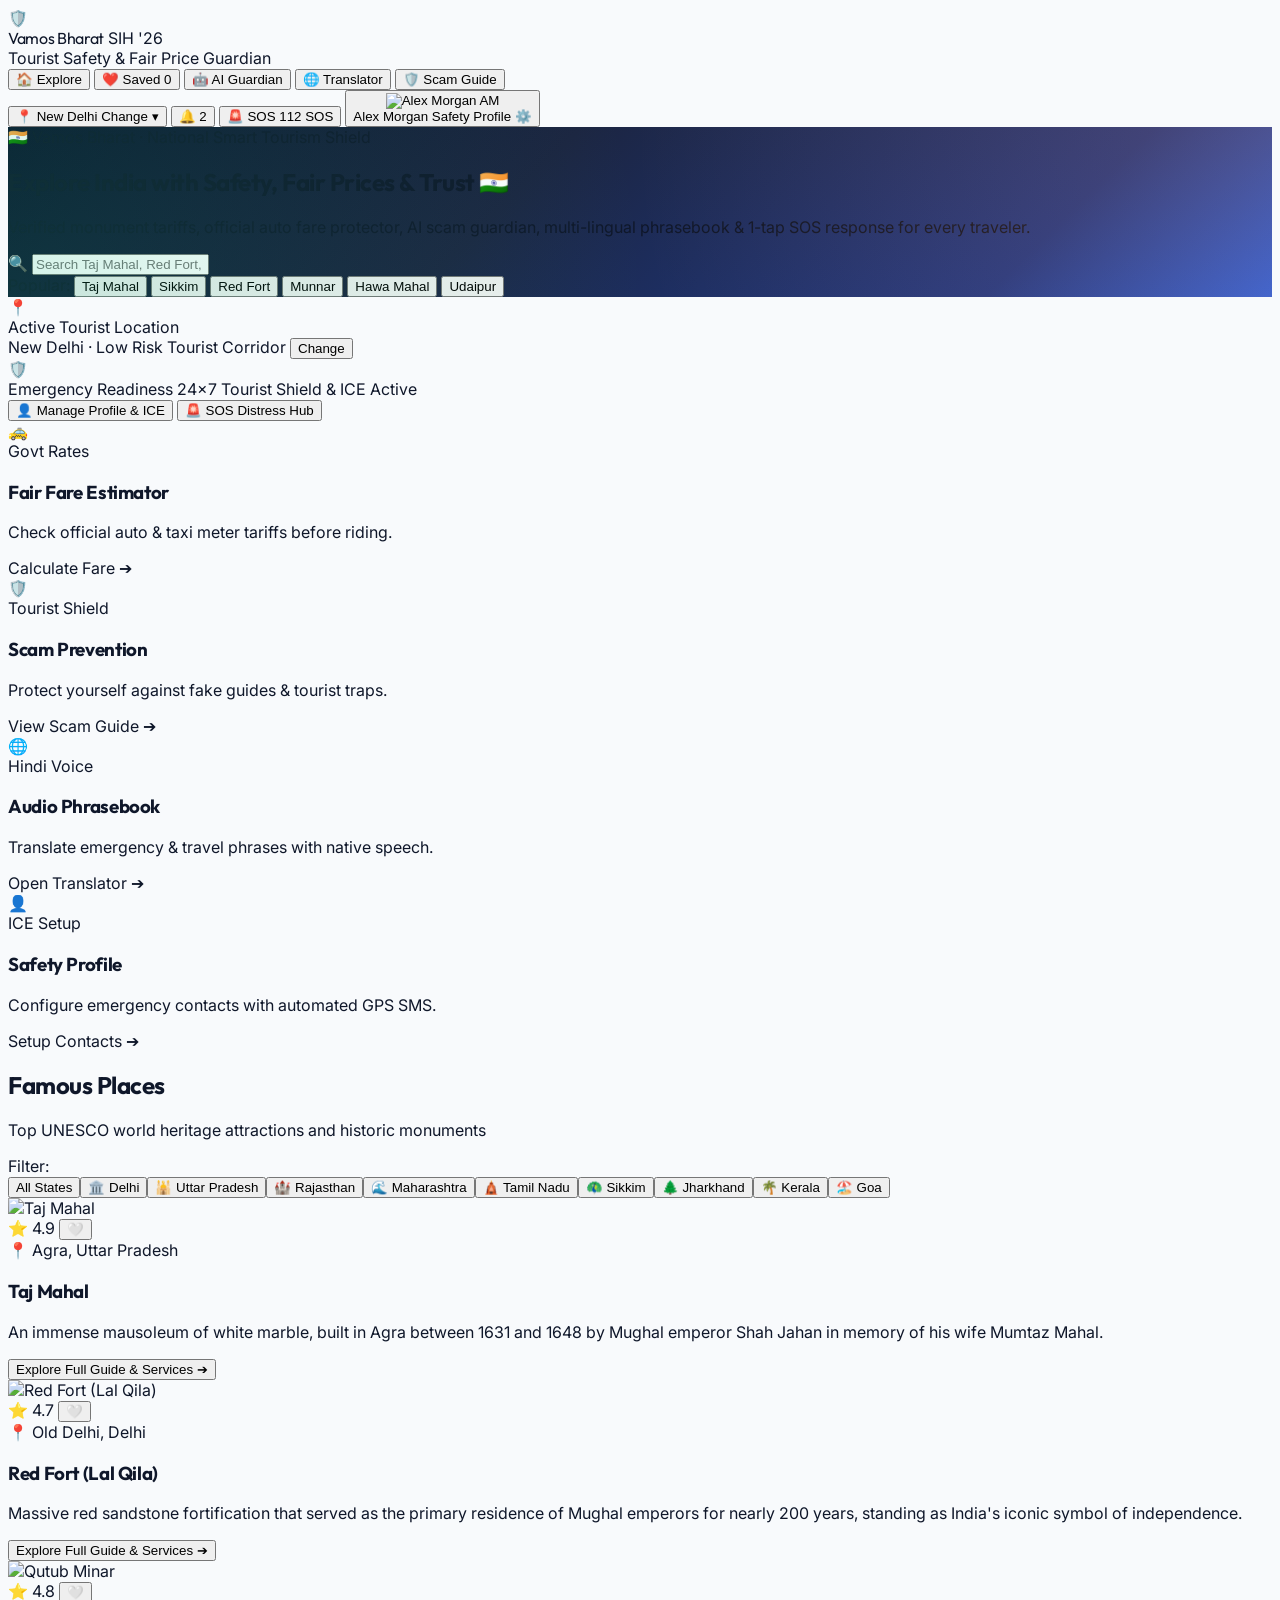
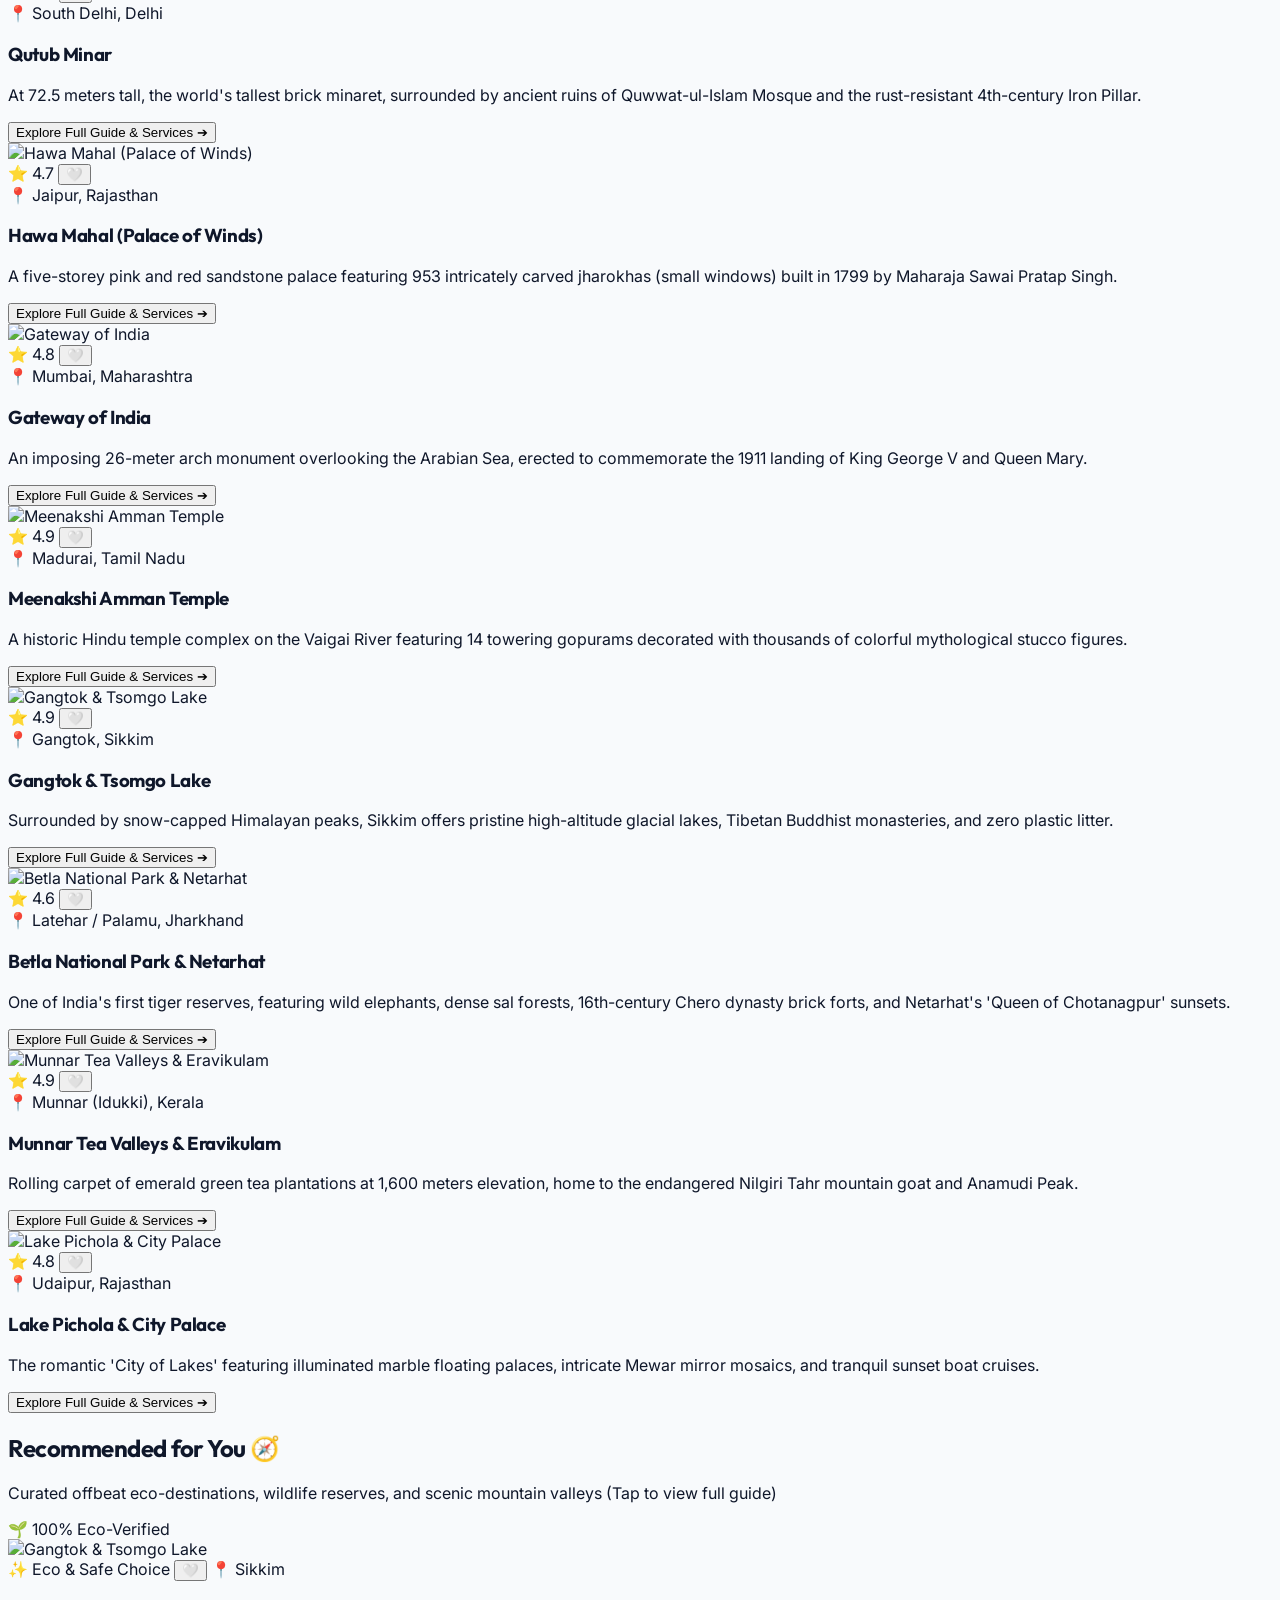
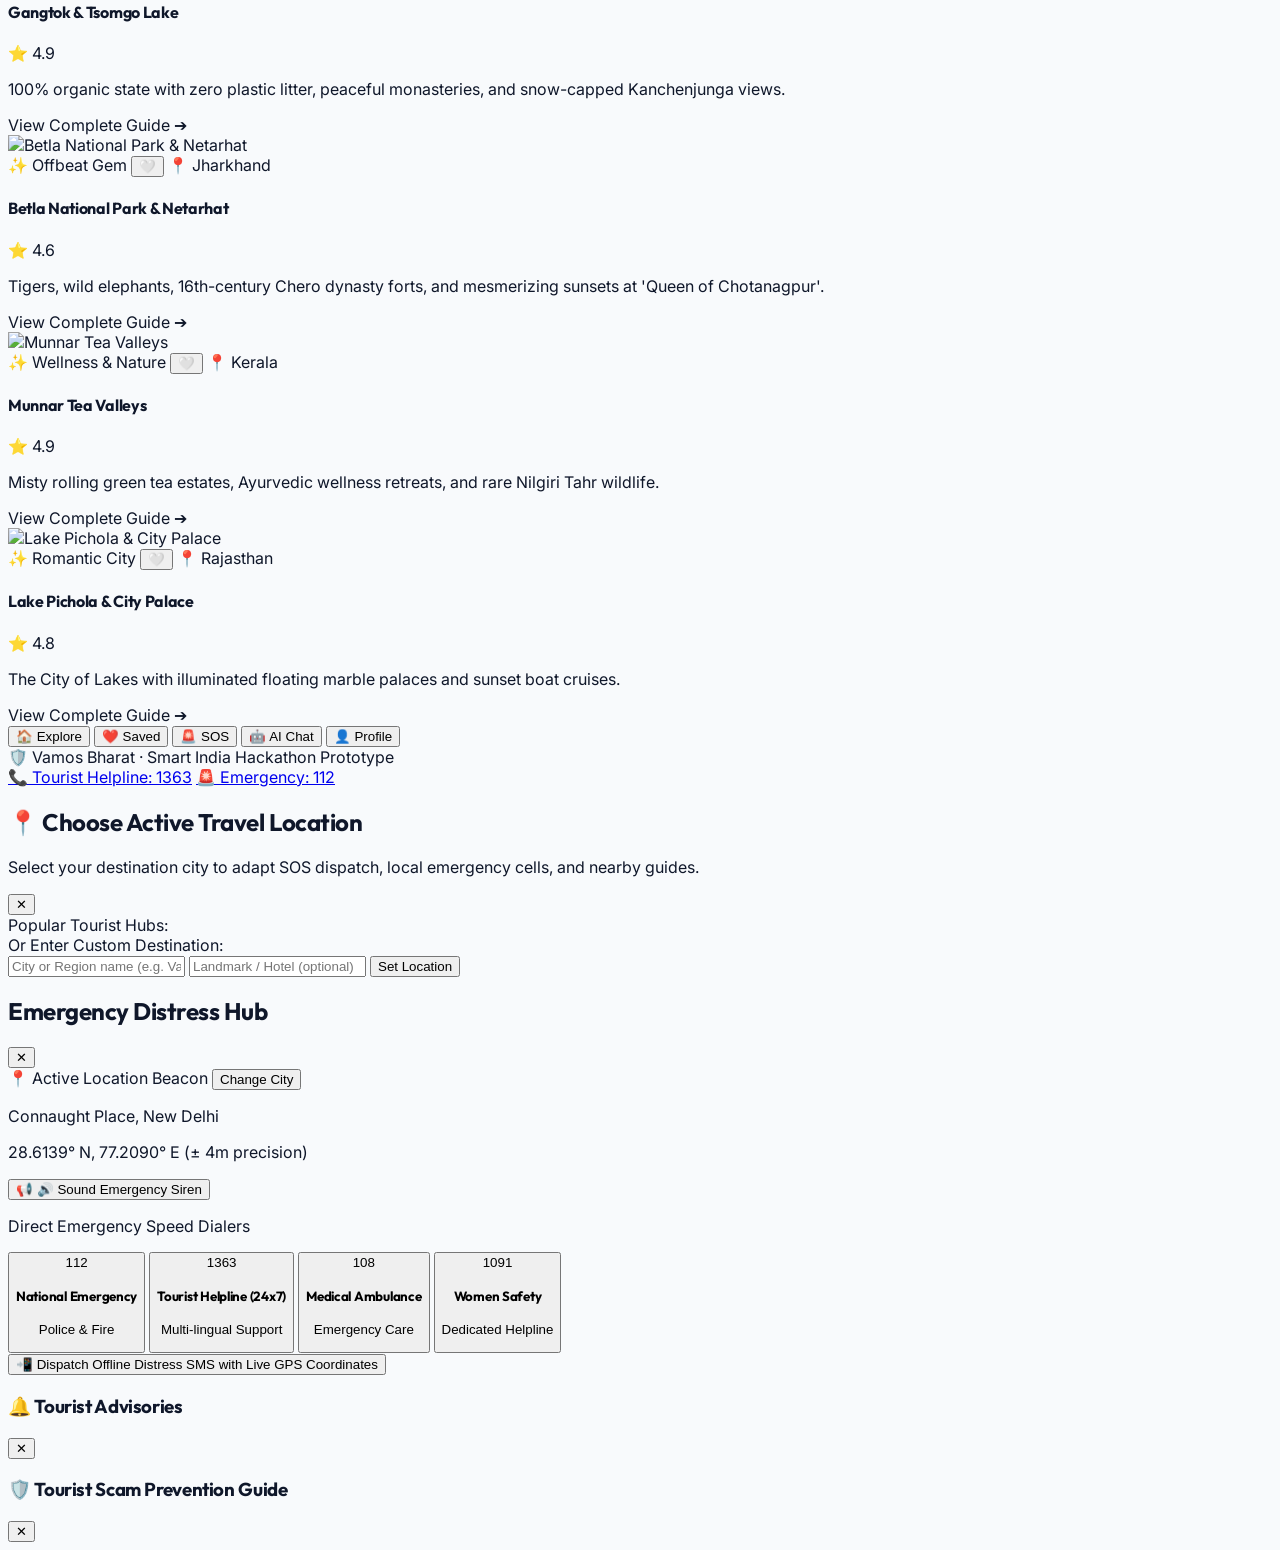
==== commit cf0ba09c: "Fix dashboard layout, profile icon visibility, avatar fallback and live safety ribbon" ====
--- a/index.html
+++ b/index.html
@@ -57,81 +57,82 @@
   <!-- 1. RESPONSIVE DESKTOP & TABLET TOP NAV     -->
   <!-- ========================================== -->
   <header class="sticky top-0 z-40 bg-white/95 backdrop-blur-md border-b border-slate-200/90 shadow-xs">
-    <div class="max-w-7xl mx-auto px-4 sm:px-6 lg:px-8">
-      <div class="flex items-center justify-between h-20 gap-4 sm:gap-6">
+    <div class="max-w-7xl mx-auto px-3 sm:px-6 lg:px-8">
+      <div class="flex items-center justify-between h-20 gap-2 sm:gap-4">
         
         <!-- Left: Brand Logo -->
-        <div class="flex items-center gap-3 cursor-pointer flex-shrink-0" onclick="window.Router.navigateTo('home-view')">
-          <div class="w-11 h-11 sm:w-12 sm:h-12 rounded-2xl bg-gradient-to-tr from-blue-700 via-indigo-600 to-blue-500 p-0.5 shadow-md shadow-blue-600/20 flex items-center justify-center text-white text-xl sm:text-2xl font-bold flex-shrink-0">
+        <div class="flex items-center gap-2.5 sm:gap-3 cursor-pointer flex-shrink-0" onclick="window.Router.navigateTo('home-view')">
+          <div class="w-10 h-10 sm:w-12 sm:h-12 rounded-2xl bg-gradient-to-tr from-blue-700 via-indigo-600 to-blue-500 p-0.5 shadow-md shadow-blue-600/25 flex items-center justify-center text-white text-xl sm:text-2xl font-bold flex-shrink-0">
             🛡️
           </div>
           <div>
-            <div class="flex items-center gap-2">
-              <span class="text-lg sm:text-xl font-black tracking-tight text-slate-900 leading-none font-heading">Vamos Bharat</span>
-              <span class="text-[10px] bg-gradient-to-r from-orange-500 to-amber-500 text-white font-black px-1.5 py-0.5 rounded shadow-xs">SIH '26</span>
-            </div>
-            <span class="hidden sm:block text-xs font-semibold text-slate-500 mt-0.5">Tourist Safety & Fair Price Guardian</span>
+            <div class="flex items-center gap-1.5 sm:gap-2">
+              <span class="text-base sm:text-xl font-black tracking-tight text-slate-900 leading-none font-heading">Vamos Bharat</span>
+              <span class="text-[9px] sm:text-[10px] bg-gradient-to-r from-orange-500 to-amber-500 text-white font-black px-1.5 py-0.5 rounded shadow-xs">SIH '26</span>
+            </div>
+            <span class="hidden lg:block text-xs font-semibold text-slate-500 mt-0.5">Tourist Safety & Fair Price Guardian</span>
           </div>
         </div>
 
         <!-- Center: Clean Navigation Tabs (Desktop/Tablet) -->
-        <nav class="hidden md:flex items-center gap-1 bg-slate-100/90 p-1.5 rounded-2xl border border-slate-200/80">
-          <button data-nav-target="home-view" class="px-3.5 py-2 rounded-xl text-xs font-bold text-blue-600 bg-white shadow-xs transition">
+        <nav class="hidden lg:flex items-center gap-1 bg-slate-100/90 p-1.5 rounded-2xl border border-slate-200/80 flex-shrink-0">
+          <button data-nav-target="home-view" class="nav-pill-btn px-3.5 py-2 rounded-xl text-xs font-extrabold text-blue-600 bg-white shadow-xs transition">
             🏠 Explore
           </button>
           
-          <button data-nav-target="wishlist-view" class="px-3.5 py-2 rounded-xl text-xs font-bold text-slate-600 hover:text-blue-600 transition relative">
+          <button data-nav-target="wishlist-view" class="nav-pill-btn px-3.5 py-2 rounded-xl text-xs font-semibold text-slate-600 hover:text-blue-600 transition relative">
             ❤️ Saved
             <span class="wishlist-badge-count text-[10px] bg-blue-600 text-white font-bold px-1.5 py-0.2 rounded-full hidden ml-1">0</span>
           </button>
 
-          <button data-nav-target="ai-chat-view" class="px-3.5 py-2 rounded-xl text-xs font-bold text-slate-600 hover:text-blue-600 transition">
+          <button data-nav-target="ai-chat-view" class="nav-pill-btn px-3.5 py-2 rounded-xl text-xs font-semibold text-slate-600 hover:text-blue-600 transition">
             🤖 AI Guardian
           </button>
 
-          <button data-nav-target="translation-view" class="px-3.5 py-2 rounded-xl text-xs font-bold text-slate-600 hover:text-blue-600 transition">
+          <button data-nav-target="translation-view" class="nav-pill-btn px-3.5 py-2 rounded-xl text-xs font-semibold text-slate-600 hover:text-blue-600 transition">
             🌐 Translator
           </button>
 
-          <button data-nav-target="profile-view" class="px-3.5 py-2 rounded-xl text-xs font-bold text-slate-600 hover:text-blue-600 transition">
-            👤 Profile
-          </button>
-
-          <button onclick="window.App.openScamGuideModal()" class="px-3 py-2 rounded-xl text-xs font-bold text-slate-600 hover:text-blue-600 transition">
+          <button onclick="window.App.openScamGuideModal()" class="px-3.5 py-2 rounded-xl text-xs font-semibold text-slate-600 hover:text-blue-600 transition">
             🛡️ Scam Guide
           </button>
         </nav>
 
-        <!-- Right: Location Badge, SOS & Profile Button -->
-        <div class="flex items-center gap-2.5 sm:gap-3.5 flex-shrink-0">
+        <!-- Right: Location Badge, Notifications, SOS & Dedicated Profile Button -->
+        <div class="flex items-center gap-2 sm:gap-3 flex-shrink-0">
           
           <!-- Interactive Manual Location Selector Button -->
-          <button id="manual-location-btn" class="flex items-center gap-1.5 sm:gap-2 bg-emerald-50 hover:bg-emerald-100 border border-emerald-300 px-2.5 sm:px-3.5 py-2 rounded-2xl text-xs font-bold text-emerald-900 shadow-xs transition active:scale-95 group" title="Click to Change Your Location">
-            <span class="w-2 h-2 sm:w-2.5 sm:h-2.5 rounded-full bg-emerald-500 flex-shrink-0 animate-pulse"></span>
-            <span id="header-location-badge-text" class="truncate max-w-[110px] sm:max-w-[170px] text-xs">📍 New Delhi</span>
-            <span class="text-[10px] bg-emerald-200 text-emerald-800 font-extrabold px-1.5 py-0.5 rounded group-hover:bg-emerald-300 hidden sm:inline">Change ▾</span>
+          <button id="manual-location-btn" class="flex items-center gap-1.5 bg-emerald-50 hover:bg-emerald-100 border border-emerald-300 px-2.5 sm:px-3 py-2 rounded-2xl text-xs font-bold text-emerald-900 shadow-xs transition active:scale-95 group" title="Click to Change Your Active Location">
+            <span class="w-2 h-2 rounded-full bg-emerald-500 flex-shrink-0 animate-pulse"></span>
+            <span id="header-location-badge-text" class="truncate max-w-[80px] sm:max-w-[130px] md:max-w-[150px] text-xs font-extrabold">📍 New Delhi</span>
+            <span class="text-[10px] bg-emerald-200 text-emerald-800 font-extrabold px-1 py-0.5 rounded group-hover:bg-emerald-300 hidden md:inline">Change ▾</span>
           </button>
 
           <!-- Notification Bell -->
-          <button id="notification-bell-btn" class="w-9 h-9 sm:w-10 sm:h-10 rounded-2xl bg-slate-100 hover:bg-slate-200 flex items-center justify-center text-slate-700 relative transition shadow-xs" title="Tourist Advisories">
+          <button id="notification-bell-btn" class="w-9 h-9 sm:w-10 sm:h-10 rounded-2xl bg-slate-100 hover:bg-slate-200 flex items-center justify-center text-slate-700 relative transition shadow-xs flex-shrink-0" title="Tourist Safety Advisories">
             <span class="text-sm sm:text-base">🔔</span>
             <span class="absolute -top-1 -right-1 w-4 h-4 rounded-full bg-rose-500 text-white text-[10px] font-bold flex items-center justify-center ring-2 ring-white">2</span>
           </button>
 
           <!-- High-Contrast Emergency SOS Button -->
-          <button data-trigger-sos class="sos-glow-button px-3.5 sm:px-4.5 py-2 sm:py-2.5 rounded-2xl bg-gradient-to-r from-rose-600 to-red-600 hover:from-rose-700 hover:to-red-700 text-white text-xs font-extrabold shadow-md shadow-rose-600/30 flex items-center gap-1.5 sm:gap-2 transition transform active:scale-95" title="Emergency SOS Dispatch">
+          <button data-trigger-sos class="sos-glow-button px-3 sm:px-4 py-2 sm:py-2.5 rounded-2xl bg-gradient-to-r from-rose-600 to-red-600 hover:from-rose-700 hover:to-red-700 text-white text-xs font-extrabold shadow-md shadow-rose-600/30 flex items-center gap-1.5 transition transform active:scale-95 flex-shrink-0" title="Emergency SOS Dispatch">
             <span class="text-sm sm:text-base">🚨</span>
-            <span class="font-extrabold">SOS 112</span>
-          </button>
-
-          <!-- User Profile Avatar/Chip -->
-          <div data-nav-target="profile-view" class="flex items-center gap-2.5 pl-2.5 border-l border-slate-200 cursor-pointer group" title="View Safety Profile & Settings">
-            <img src="https://images.unsplash.com/photo-1534528741775-53994a69daeb?auto=format&fit=crop&w=160&q=80" alt="Alex Morgan" class="w-9 h-9 sm:w-10 sm:h-10 rounded-2xl object-cover border-2 border-blue-600 group-hover:ring-2 group-hover:ring-blue-400 shadow-sm transition" />
-            <div class="hidden xl:block text-left">
-              <span id="header-user-greeting" class="text-xs font-extrabold text-slate-900 block leading-tight">Alex Morgan</span>
-              <span class="text-[11px] text-slate-500 font-medium">Safety Profile</span>
-            </div>
-          </div>
+            <span class="font-extrabold hidden sm:inline">SOS 112</span>
+            <span class="font-extrabold sm:hidden">SOS</span>
+          </button>
+
+          <!-- User Profile Avatar/Chip (Dedicated, Never Hiding, Accessible & High Contrast) -->
+          <button id="header-profile-btn" onclick="window.Router.navigateTo('profile-view')" class="header-profile-chip flex items-center gap-2 sm:gap-2.5 px-2 py-1.5 sm:px-3 sm:py-2 rounded-2xl bg-slate-100/90 hover:bg-slate-200/90 border border-slate-200 cursor-pointer shadow-xs transition active:scale-95 flex-shrink-0 group" title="Safety Profile & ICE Settings">
+            <div class="relative w-8 h-8 sm:w-9 sm:h-9 rounded-full flex items-center justify-center bg-blue-600 text-white text-xs font-black shadow-sm overflow-hidden flex-shrink-0 ring-2 ring-blue-500/50 group-hover:ring-blue-600">
+              <img id="header-profile-avatar-img" src="https://images.unsplash.com/photo-1534528741775-53994a69daeb?auto=format&fit=crop&w=160&q=80" alt="Alex Morgan" class="w-full h-full object-cover" onerror="this.classList.add('hidden'); document.getElementById('header-profile-avatar-fallback').classList.remove('hidden');" />
+              <span id="header-profile-avatar-fallback" class="hidden font-extrabold text-xs">AM</span>
+              <span class="absolute -bottom-0.5 -right-0.5 w-2.5 h-2.5 rounded-full bg-emerald-500 border-2 border-white" title="Active Tourist Shield"></span>
+            </div>
+            <div class="text-left hidden sm:block">
+              <span id="header-user-greeting" class="text-xs font-extrabold text-slate-900 block leading-tight group-hover:text-blue-600 transition">Alex Morgan</span>
+              <span class="text-[10px] text-slate-500 font-semibold block leading-none mt-0.5">Safety Profile ⚙️</span>
+            </div>
+          </button>
 
         </div>
 
@@ -142,32 +143,32 @@
   <!-- ========================================== -->
   <!-- MAIN CONTAINER FOR DESKTOP SPA VIEWS       -->
   <!-- ========================================== -->
-  <main id="app-main-content" class="flex-1 max-w-7xl w-full mx-auto px-4 sm:px-6 lg:px-8 py-6 sm:py-8">
+  <main id="app-main-content" class="flex-1 max-w-7xl w-full mx-auto px-3 sm:px-6 lg:px-8 py-6 sm:py-8">
     
     <!-- ========================================== -->
     <!-- VIEW 1: HOME DASHBOARD                     -->
     <!-- ========================================== -->
-    <section id="home-view" class="app-view space-y-10 sm:space-y-12">
+    <section id="home-view" class="app-view space-y-8 sm:space-y-10">
       
       <!-- Section: Clean Hero Banner -->
-      <div class="hero-gradient-bg rounded-3xl p-6 sm:p-14 text-white shadow-xl relative overflow-hidden flex flex-col items-center text-center space-y-6">
+      <div class="hero-gradient-bg rounded-3xl p-6 sm:p-12 text-white shadow-xl relative overflow-hidden flex flex-col items-center text-center space-y-6">
         
         <div class="max-w-3xl space-y-3 z-10">
           <div class="inline-flex items-center gap-2 px-4 py-1.5 rounded-full bg-white/15 backdrop-blur-md text-xs font-bold text-white border border-white/20 shadow-sm">
             <span>🇮🇳</span> <span>Vamos Bharat · National Smart Tourism Shield</span>
           </div>
-          <h1 class="text-3xl sm:text-5xl font-black tracking-tight leading-tight font-heading">
-            Explore India with Safety & Trust 🇮🇳
+          <h1 class="text-2xl sm:text-4xl lg:text-5xl font-black tracking-tight leading-tight font-heading">
+            Explore India with Safety, Fair Prices & Trust 🇮🇳
           </h1>
-          <p class="text-xs sm:text-base text-blue-100 leading-relaxed max-w-2xl mx-auto font-normal">
-            Discover world-heritage monuments, check fair auto fares, and explore hidden nature gems with verified emergency security.
+          <p class="text-xs sm:text-sm lg:text-base text-blue-100 leading-relaxed max-w-2xl mx-auto font-normal">
+            Verified monument tariffs, official auto fare protector, AI scam guardian, multi-lingual phrasebook & 1-tap SOS response for every traveler.
           </p>
         </div>
 
         <!-- Integrated Clean Search Bar -->
         <div class="w-full max-w-2xl relative z-10 mt-1">
           <span class="absolute inset-y-0 left-0 pl-4.5 flex items-center pointer-events-none text-slate-400 text-lg">🔍</span>
-          <input type="text" id="global-search-input" placeholder="Search Taj Mahal, Sikkim, Red Fort, Munnar, Jaipur, Udaipur..." class="w-full pl-12 pr-4 py-4 sm:py-4.5 bg-white rounded-2xl text-xs sm:text-sm font-medium text-slate-900 placeholder-slate-400 focus:outline-none focus:ring-4 focus:ring-blue-400/50 shadow-2xl transition" />
+          <input type="text" id="global-search-input" placeholder="Search Taj Mahal, Red Fort, Jaipur, Sikkim, Munnar, Goa, Udaipur..." class="w-full pl-12 pr-4 py-4 bg-white rounded-2xl text-xs sm:text-sm font-medium text-slate-900 placeholder-slate-400 focus:outline-none focus:ring-4 focus:ring-blue-400/50 shadow-2xl transition" />
         </div>
 
         <!-- Quick Search Tags -->
@@ -186,26 +187,112 @@
         <div class="absolute -left-16 -top-16 w-80 h-80 bg-orange-400/15 rounded-full blur-3xl pointer-events-none"></div>
       </div>
 
-      <!-- Section: AI Price & Safety Guardian Spotlight Card -->
-      <div class="bg-gradient-to-r from-blue-50/90 via-white to-slate-50 border border-blue-200/80 rounded-3xl p-6 sm:p-8 shadow-sm flex flex-col md:flex-row items-center justify-between gap-6">
-        <div class="space-y-2 max-w-2xl text-left">
-          <div class="inline-flex items-center gap-2 px-3 py-1 rounded-full bg-blue-100 text-blue-800 text-xs font-bold">
-            <span>🤖</span> <span>Vamos AI Travel Guardian</span>
-          </div>
-          <h2 class="text-xl font-black text-slate-900 font-heading">Fair Fare & Tourist Scam Protection</h2>
-          <p class="text-xs sm:text-sm text-slate-600 leading-relaxed font-normal">
-            Check official government auto/cab meter rates, verify ticket prices, and avoid tourist overcharging before you ride.
-          </p>
-        </div>
-
-        <div class="flex flex-wrap items-center gap-3 flex-shrink-0">
-          <button onclick="window.Router.navigateTo('ai-chat-view', { presetQuery: 'Auto fare estimate from Station to Red Fort' })" class="px-5 py-3 rounded-2xl bg-blue-600 hover:bg-blue-700 text-white text-xs font-bold shadow-md shadow-blue-600/20 transition flex items-center gap-2 active:scale-95">
-            <span>🚕</span> <span>Estimate Auto Fare</span>
-          </button>
-          <button onclick="window.Router.navigateTo('ai-chat-view', { presetQuery: 'Taj Mahal guide scam check and ticket cost' })" class="px-5 py-3 rounded-2xl bg-white hover:bg-slate-100 text-slate-700 border border-slate-200 text-xs font-bold transition flex items-center gap-2 shadow-xs active:scale-95">
-            <span>🚨</span> <span>Check Tourist Scams</span>
-          </button>
-        </div>
+      <!-- Section: Real-Time Safety Status Ribbon -->
+      <div class="bg-white border border-slate-200/90 rounded-3xl p-4 sm:p-5 shadow-xs flex flex-wrap items-center justify-between gap-4">
+        <div class="flex items-center gap-3">
+          <div class="w-10 h-10 rounded-2xl bg-emerald-50 text-emerald-600 flex items-center justify-center text-lg font-bold border border-emerald-200">
+            📍
+          </div>
+          <div>
+            <span class="text-[10px] font-extrabold uppercase tracking-wider text-slate-400 block">Active Tourist Location</span>
+            <div class="flex items-center gap-2">
+              <span id="hero-safety-location-text" class="text-sm font-extrabold text-slate-900">New Delhi · Low Risk Corridor</span>
+              <button onclick="window.App.openLocationModal()" class="text-xs text-blue-600 font-bold hover:underline">Change</button>
+            </div>
+          </div>
+        </div>
+
+        <div class="flex items-center gap-3">
+          <div class="w-10 h-10 rounded-2xl bg-blue-50 text-blue-600 flex items-center justify-center text-lg font-bold border border-blue-200">
+            🛡️
+          </div>
+          <div>
+            <span class="text-[10px] font-extrabold uppercase tracking-wider text-slate-400 block">Emergency Readiness</span>
+            <span class="text-xs font-extrabold text-emerald-700">24x7 Tourist Shield & ICE Active</span>
+          </div>
+        </div>
+
+        <div class="flex items-center gap-2">
+          <button onclick="window.Router.navigateTo('profile-view')" class="px-4 py-2 rounded-xl bg-slate-100 hover:bg-slate-200 text-slate-800 text-xs font-bold transition flex items-center gap-1.5">
+            <span>👤</span> <span>Manage Profile & ICE</span>
+          </button>
+          <button onclick="window.SOSSystem.openModal()" class="px-4 py-2 rounded-xl bg-rose-50 hover:bg-rose-100 text-rose-700 border border-rose-200 text-xs font-bold transition flex items-center gap-1.5">
+            <span>🚨</span> <span>SOS Distress Hub</span>
+          </button>
+        </div>
+      </div>
+
+      <!-- Section: 4 Quick Feature Spotlight Action Cards -->
+      <div class="grid grid-cols-1 sm:grid-cols-2 lg:grid-cols-4 gap-4 sm:gap-5">
+        
+        <!-- Card 1: Fare Calculator -->
+        <div onclick="window.Router.navigateTo('ai-chat-view', { presetQuery: 'Auto fare estimate from Station to Red Fort' })" class="bg-white border border-slate-200/90 hover:border-blue-300 hover:shadow-md rounded-3xl p-5 transition-all cursor-pointer flex flex-col justify-between group space-y-3">
+          <div class="flex items-center justify-between">
+            <div class="w-10 h-10 rounded-2xl bg-blue-50 text-blue-600 flex items-center justify-center text-xl font-bold group-hover:scale-110 transition">
+              🚕
+            </div>
+            <span class="text-[10px] font-bold uppercase tracking-wider px-2 py-0.5 rounded bg-blue-50 text-blue-700">Govt Rates</span>
+          </div>
+          <div>
+            <h3 class="text-sm font-extrabold text-slate-900 group-hover:text-blue-600 transition">Fair Fare Estimator</h3>
+            <p class="text-xs text-slate-500 mt-1">Check official auto & taxi meter tariffs before riding.</p>
+          </div>
+          <span class="text-xs font-bold text-blue-600 flex items-center gap-1 pt-1">
+            Calculate Fare <span>➔</span>
+          </span>
+        </div>
+
+        <!-- Card 2: Scam Prevention Guide -->
+        <div onclick="window.App.openScamGuideModal()" class="bg-white border border-slate-200/90 hover:border-amber-300 hover:shadow-md rounded-3xl p-5 transition-all cursor-pointer flex flex-col justify-between group space-y-3">
+          <div class="flex items-center justify-between">
+            <div class="w-10 h-10 rounded-2xl bg-amber-50 text-amber-600 flex items-center justify-center text-xl font-bold group-hover:scale-110 transition">
+              🛡️
+            </div>
+            <span class="text-[10px] font-bold uppercase tracking-wider px-2 py-0.5 rounded bg-amber-50 text-amber-700">Tourist Shield</span>
+          </div>
+          <div>
+            <h3 class="text-sm font-extrabold text-slate-900 group-hover:text-amber-600 transition">Scam Prevention</h3>
+            <p class="text-xs text-slate-500 mt-1">Protect yourself against fake guides & tourist traps.</p>
+          </div>
+          <span class="text-xs font-bold text-amber-600 flex items-center gap-1 pt-1">
+            View Scam Guide <span>➔</span>
+          </span>
+        </div>
+
+        <!-- Card 3: Audio Translator -->
+        <div onclick="window.Router.navigateTo('translation-view')" class="bg-white border border-slate-200/90 hover:border-indigo-300 hover:shadow-md rounded-3xl p-5 transition-all cursor-pointer flex flex-col justify-between group space-y-3">
+          <div class="flex items-center justify-between">
+            <div class="w-10 h-10 rounded-2xl bg-indigo-50 text-indigo-600 flex items-center justify-center text-xl font-bold group-hover:scale-110 transition">
+              🌐
+            </div>
+            <span class="text-[10px] font-bold uppercase tracking-wider px-2 py-0.5 rounded bg-indigo-50 text-indigo-700">Hindi Voice</span>
+          </div>
+          <div>
+            <h3 class="text-sm font-extrabold text-slate-900 group-hover:text-indigo-600 transition">Audio Phrasebook</h3>
+            <p class="text-xs text-slate-500 mt-1">Translate emergency & travel phrases with native speech.</p>
+          </div>
+          <span class="text-xs font-bold text-indigo-600 flex items-center gap-1 pt-1">
+            Open Translator <span>➔</span>
+          </span>
+        </div>
+
+        <!-- Card 4: Safety & ICE Profile -->
+        <div onclick="window.Router.navigateTo('profile-view')" class="bg-white border border-slate-200/90 hover:border-emerald-300 hover:shadow-md rounded-3xl p-5 transition-all cursor-pointer flex flex-col justify-between group space-y-3">
+          <div class="flex items-center justify-between">
+            <div class="w-10 h-10 rounded-2xl bg-emerald-50 text-emerald-600 flex items-center justify-center text-xl font-bold group-hover:scale-110 transition">
+              👤
+            </div>
+            <span class="text-[10px] font-bold uppercase tracking-wider px-2 py-0.5 rounded bg-emerald-50 text-emerald-700">ICE Setup</span>
+          </div>
+          <div>
+            <h3 class="text-sm font-extrabold text-slate-900 group-hover:text-emerald-600 transition">Safety Profile</h3>
+            <p class="text-xs text-slate-500 mt-1">Configure emergency contacts with automated GPS SMS.</p>
+          </div>
+          <span class="text-xs font-bold text-emerald-600 flex items-center gap-1 pt-1">
+            Setup Contacts <span>➔</span>
+          </span>
+        </div>
+
       </div>
 
       <!-- Section: Famous Places (3-Column Desktop Grid) -->
@@ -576,7 +663,10 @@
         
         <!-- Left: Profile Badge Card (4 Cols) -->
         <div class="lg:col-span-4 bg-white border border-slate-200 rounded-3xl p-8 shadow-sm text-center space-y-5">
-          <img src="https://images.unsplash.com/photo-1534528741775-53994a69daeb?auto=format&fit=crop&w=300&q=80" alt="Avatar" class="w-24 h-24 rounded-full object-cover mx-auto ring-4 ring-blue-600/30 shadow-md" />
+          <div class="relative w-24 h-24 rounded-full mx-auto ring-4 ring-blue-600/30 shadow-md overflow-hidden bg-blue-600 flex items-center justify-center text-white text-2xl font-black">
+            <img id="profile-badge-avatar-img" src="https://images.unsplash.com/photo-1534528741775-53994a69daeb?auto=format&fit=crop&w=300&q=80" alt="Avatar" class="w-full h-full object-cover" onerror="this.classList.add('hidden'); document.getElementById('profile-badge-avatar-fallback').classList.remove('hidden');" />
+            <span id="profile-badge-avatar-fallback" class="hidden">AM</span>
+          </div>
           <div>
             <h3 id="profile-display-name" class="text-lg font-black text-slate-900 font-heading">Alex Morgan</h3>
             <span class="inline-block text-xs font-bold bg-emerald-100 text-emerald-800 px-3.5 py-1 rounded-full mt-1.5 border border-emerald-200">
@@ -659,25 +749,25 @@
   <!-- RESPONSIVE MOBILE BOTTOM NAVIGATION BAR    -->
   <!-- ========================================== -->
   <nav class="md:hidden fixed bottom-0 left-0 right-0 z-40 bg-white/95 backdrop-blur-md border-t border-slate-200 flex items-center justify-around py-2 px-1 shadow-lg">
-    <button data-nav-target="home-view" class="flex flex-col items-center gap-0.5 text-blue-600 px-2 py-1">
+    <button data-nav-target="home-view" class="mobile-nav-btn flex flex-col items-center gap-0.5 text-blue-600 font-extrabold px-2 py-1">
       <span class="text-base">🏠</span>
-      <span class="text-[10px] font-bold">Explore</span>
+      <span class="text-[10px]">Explore</span>
     </button>
-    <button data-nav-target="wishlist-view" class="flex flex-col items-center gap-0.5 text-slate-500 hover:text-blue-600 px-2 py-1">
+    <button data-nav-target="wishlist-view" class="mobile-nav-btn flex flex-col items-center gap-0.5 text-slate-500 hover:text-blue-600 px-2 py-1 relative">
       <span class="text-base">❤️</span>
-      <span class="text-[10px] font-bold">Saved</span>
+      <span class="text-[10px]">Saved</span>
     </button>
-    <button data-trigger-sos class="flex flex-col items-center gap-0.5 bg-rose-600 text-white px-3 py-1 rounded-2xl shadow-md -mt-4 ring-4 ring-white">
+    <button data-trigger-sos class="flex flex-col items-center gap-0.5 bg-rose-600 text-white px-3.5 py-1.5 rounded-2xl shadow-md -mt-4 ring-4 ring-white active:scale-95 transition">
       <span class="text-base">🚨</span>
       <span class="text-[10px] font-black">SOS</span>
     </button>
-    <button data-nav-target="ai-chat-view" class="flex flex-col items-center gap-0.5 text-slate-500 hover:text-blue-600 px-2 py-1">
+    <button data-nav-target="ai-chat-view" class="mobile-nav-btn flex flex-col items-center gap-0.5 text-slate-500 hover:text-blue-600 px-2 py-1">
       <span class="text-base">🤖</span>
-      <span class="text-[10px] font-bold">AI Chat</span>
+      <span class="text-[10px]">AI Chat</span>
     </button>
-    <button data-nav-target="profile-view" class="flex flex-col items-center gap-0.5 text-slate-500 hover:text-blue-600 px-2 py-1">
+    <button data-nav-target="profile-view" class="mobile-nav-btn flex flex-col items-center gap-0.5 text-slate-500 hover:text-blue-600 px-2 py-1">
       <span class="text-base">👤</span>
-      <span class="text-[10px] font-bold">Profile</span>
+      <span class="text-[10px]">Profile</span>
     </button>
   </nav>
 
--- a/styles.css
+++ b/styles.css
@@ -25,9 +25,10 @@
   color: var(--text-heading);
   -webkit-font-smoothing: antialiased;
   -moz-osx-font-smoothing: grayscale;
-}
-
-h1, h2, h3, .font-heading {
+  overflow-x: hidden;
+}
+
+h1, h2, h3, h4, .font-heading {
   font-family: 'Outfit', 'Inter', sans-serif;
   letter-spacing: -0.02em;
 }
@@ -43,7 +44,7 @@
 
 .app-view.view-active {
   display: block;
-  animation: fadeInView 0.3s cubic-bezier(0.16, 1, 0.3, 1) forwards;
+  animation: fadeInView 0.28s cubic-bezier(0.16, 1, 0.3, 1) forwards;
 }
 
 @keyframes fadeInView {
@@ -120,6 +121,26 @@
   background: rgba(255, 255, 255, 0.96);
   backdrop-filter: blur(16px);
   -webkit-backdrop-filter: blur(16px);
+}
+
+/* Profile Chip Interactive Styles */
+.header-profile-chip {
+  transition: all 0.2s cubic-bezier(0.16, 1, 0.3, 1);
+}
+
+.header-profile-chip:hover {
+  background-color: #F1F5F9;
+  border-color: #93C5FD;
+}
+
+.header-profile-chip.is-active-view {
+  background-color: #EFF6FF !important;
+  border-color: #3B82F6 !important;
+  box-shadow: 0 0 0 2px rgba(59, 130, 246, 0.35) !important;
+}
+
+.header-profile-chip.is-active-view span#header-user-greeting {
+  color: #1D4ED8 !important;
 }
 
 /* Line Clamp Utilities */
@@ -150,13 +171,13 @@
 }
 
 .monument-desktop-card:hover {
-  transform: translateY(-5px);
+  transform: translateY(-4px);
   box-shadow: 0 20px 35px -10px rgba(15, 23, 42, 0.12), 0 8px 16px -4px rgba(37, 99, 235, 0.08);
 }
 
 /* Rich Hero Gradient Background */
 .hero-gradient-bg {
-  background: linear-gradient(135deg, #0F172A 0%, #1E3A8A 45%, #2563EB 85%, #3B82F6 100%);
+  background: linear-gradient(135deg, #0B132B 0%, #1C2541 40%, #1E3A8A 80%, #2563EB 100%);
   position: relative;
 }
 
@@ -167,8 +188,8 @@
   left: 0;
   right: 0;
   bottom: 0;
-  background: radial-gradient(circle at top right, rgba(255, 153, 51, 0.15), transparent 50%),
-              radial-gradient(circle at bottom left, rgba(16, 185, 129, 0.15), transparent 50%);
+  background: radial-gradient(circle at top right, rgba(249, 115, 22, 0.2), transparent 50%),
+              radial-gradient(circle at bottom left, rgba(16, 185, 129, 0.18), transparent 50%);
   pointer-events: none;
 }
 
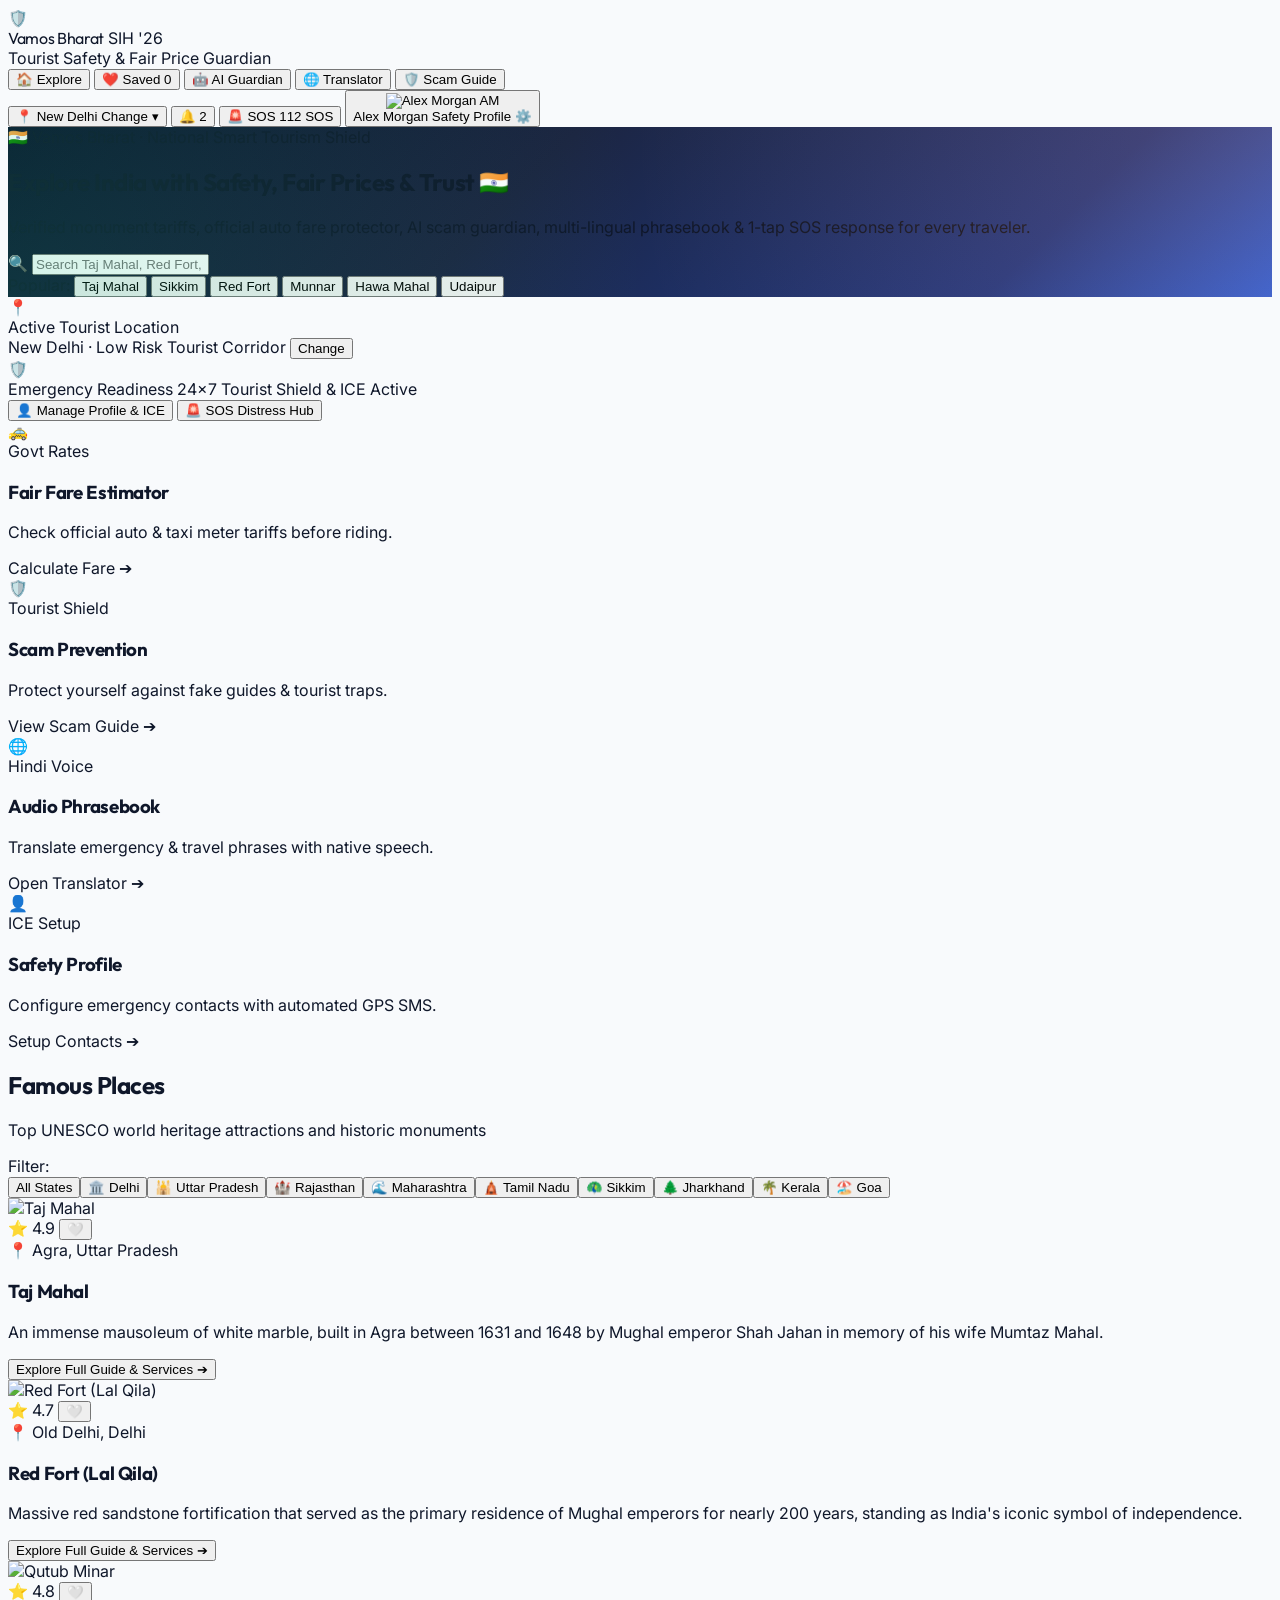
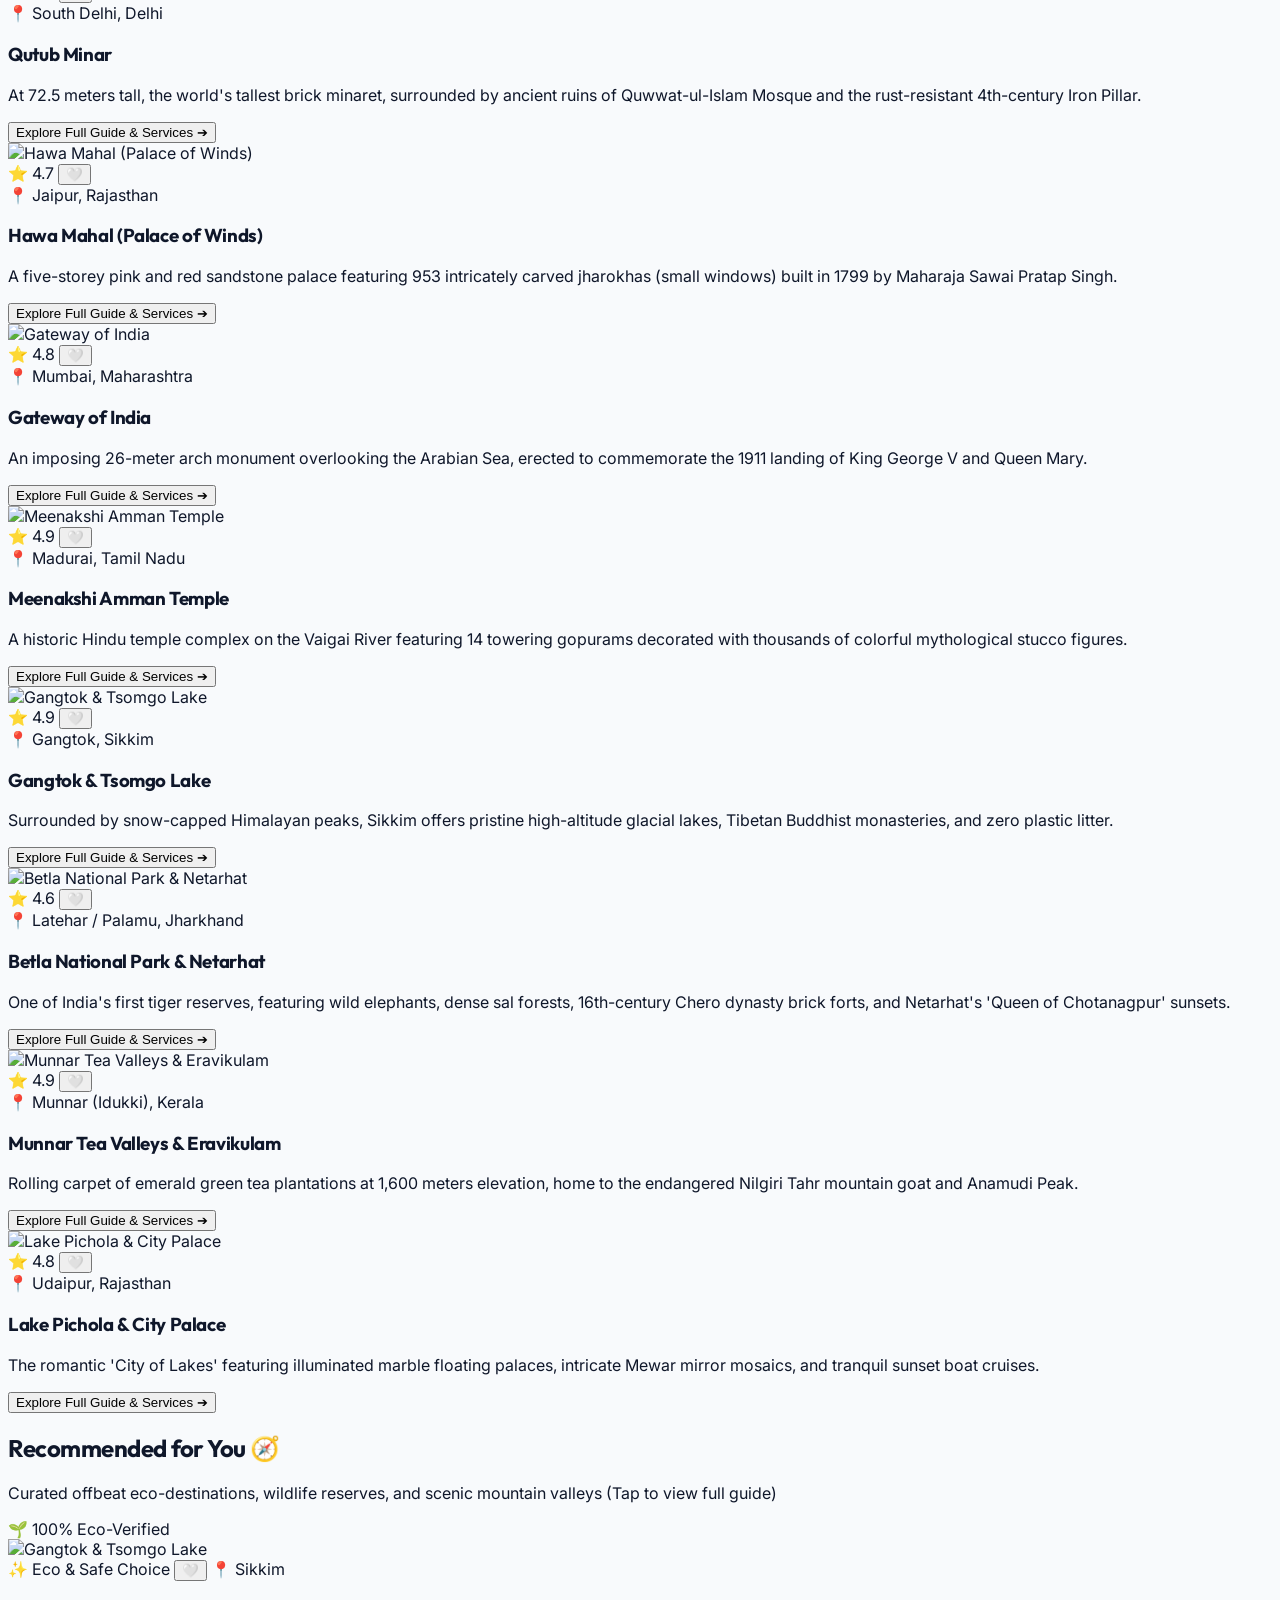
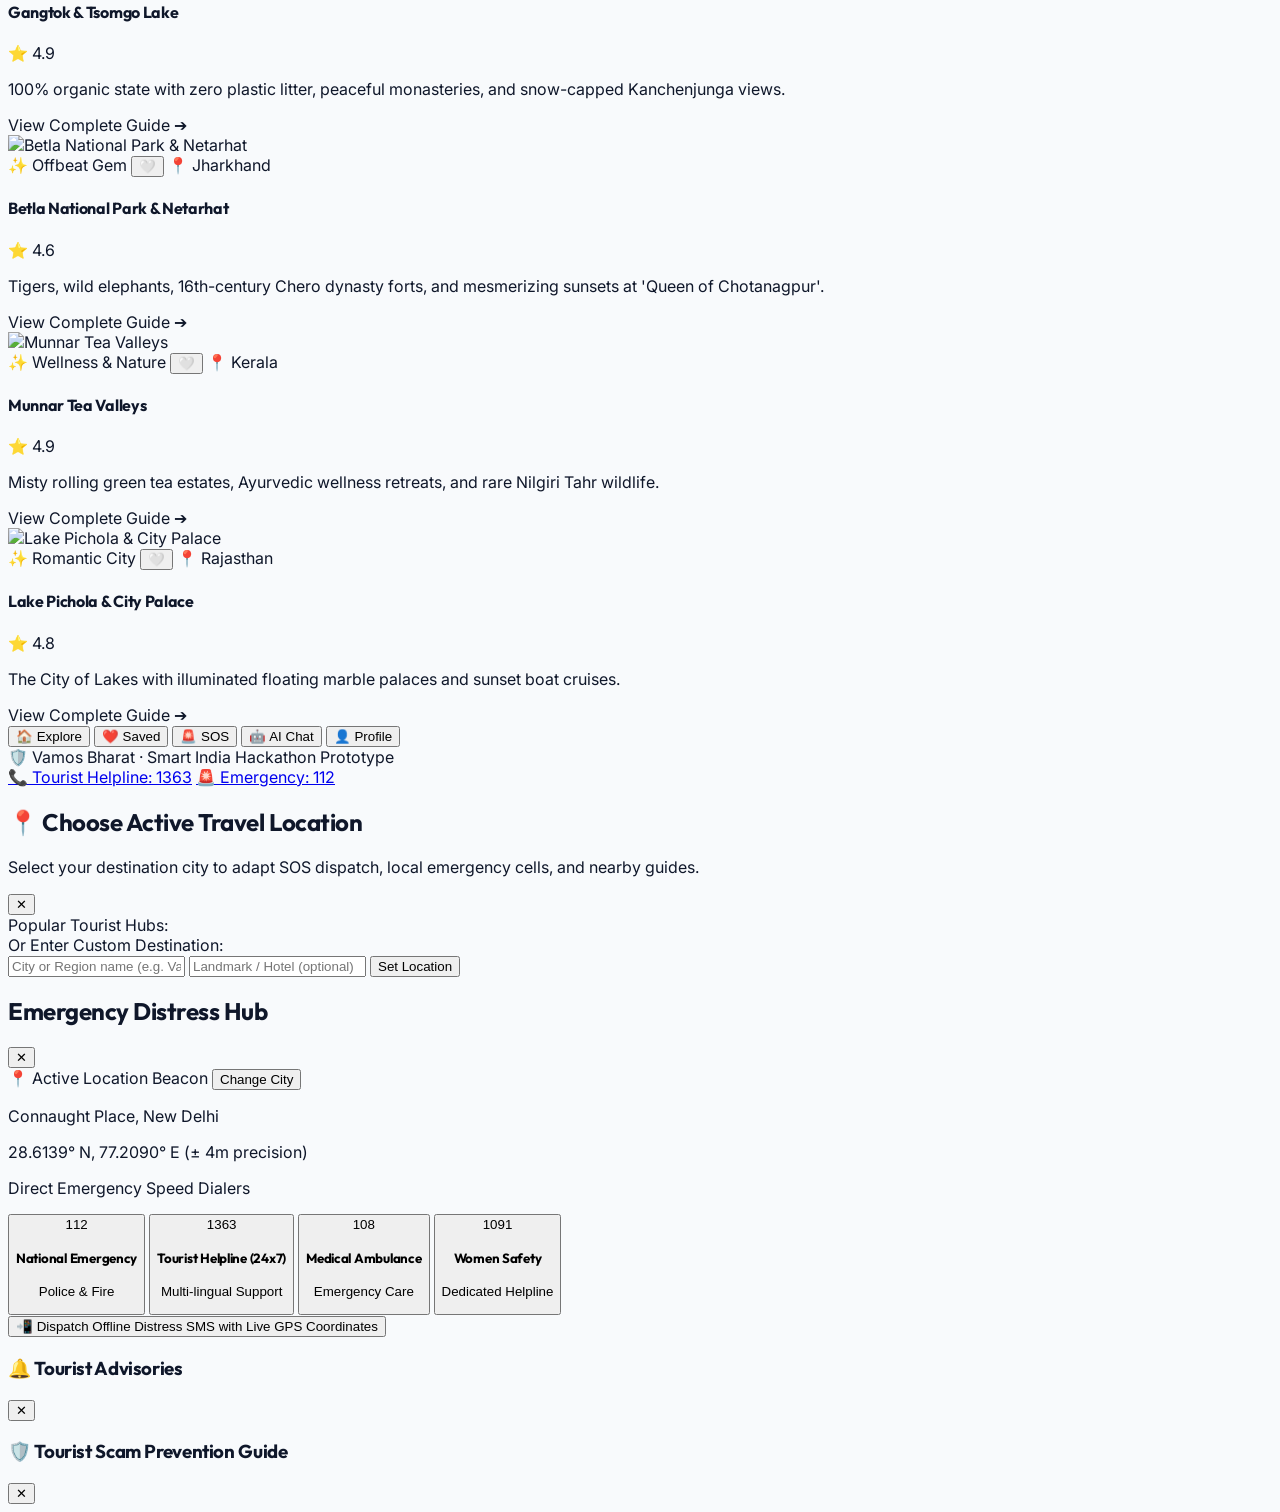
==== commit 17ab01b3: "Remove emergency siren sound and toggle button from SOS modal" ====
--- a/index.html
+++ b/index.html
@@ -858,11 +858,6 @@
           <p id="sos-gps-address" class="text-sm font-bold text-white mt-1.5">Connaught Place, New Delhi</p>
           <p id="sos-gps-coords" class="text-xs font-mono text-slate-400 mt-0.5">28.6139° N, 77.2090° E (± 4m precision)</p>
         </div>
-
-        <button id="toggle-siren-btn" class="px-5 py-3 rounded-xl bg-white text-rose-600 font-extrabold text-xs shadow-md transition flex items-center gap-2 flex-shrink-0">
-          <span>📢</span>
-          <span id="siren-status-text">🔊 Sound Emergency Siren</span>
-        </button>
       </div>
 
       <!-- 4 Speed Dial Buttons -->
--- a/styles.css
+++ b/styles.css
@@ -102,19 +102,6 @@
   animation: sosGlow 2.2s infinite cubic-bezier(0.4, 0, 0.6, 1);
 }
 
-/* Siren Strobe Animation */
-@keyframes sirenFlash {
-  0%, 100% {
-    background-color: #EF4444;
-  }
-  50% {
-    background-color: #2563EB;
-  }
-}
-
-.siren-active-strobe {
-  animation: sirenFlash 0.6s infinite;
-}
 
 /* Glassmorphism Header */
 .glass-header {
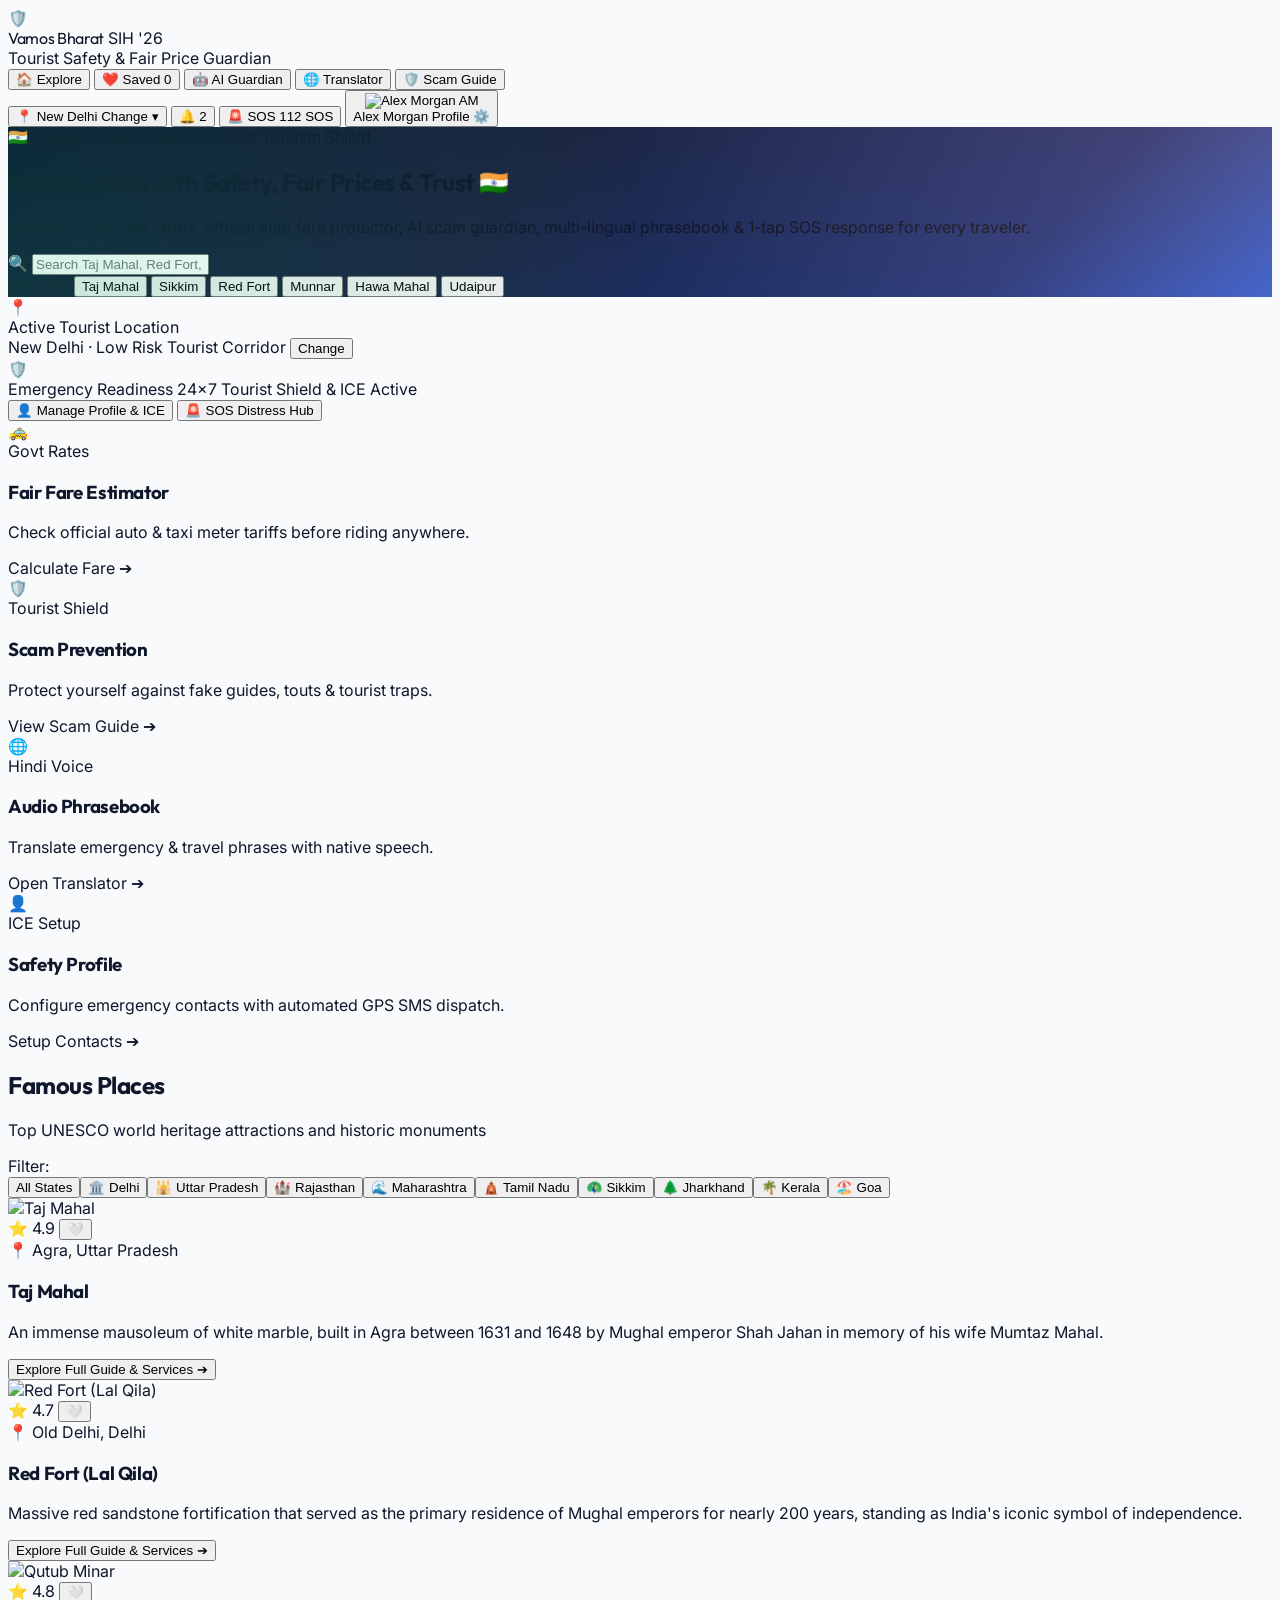
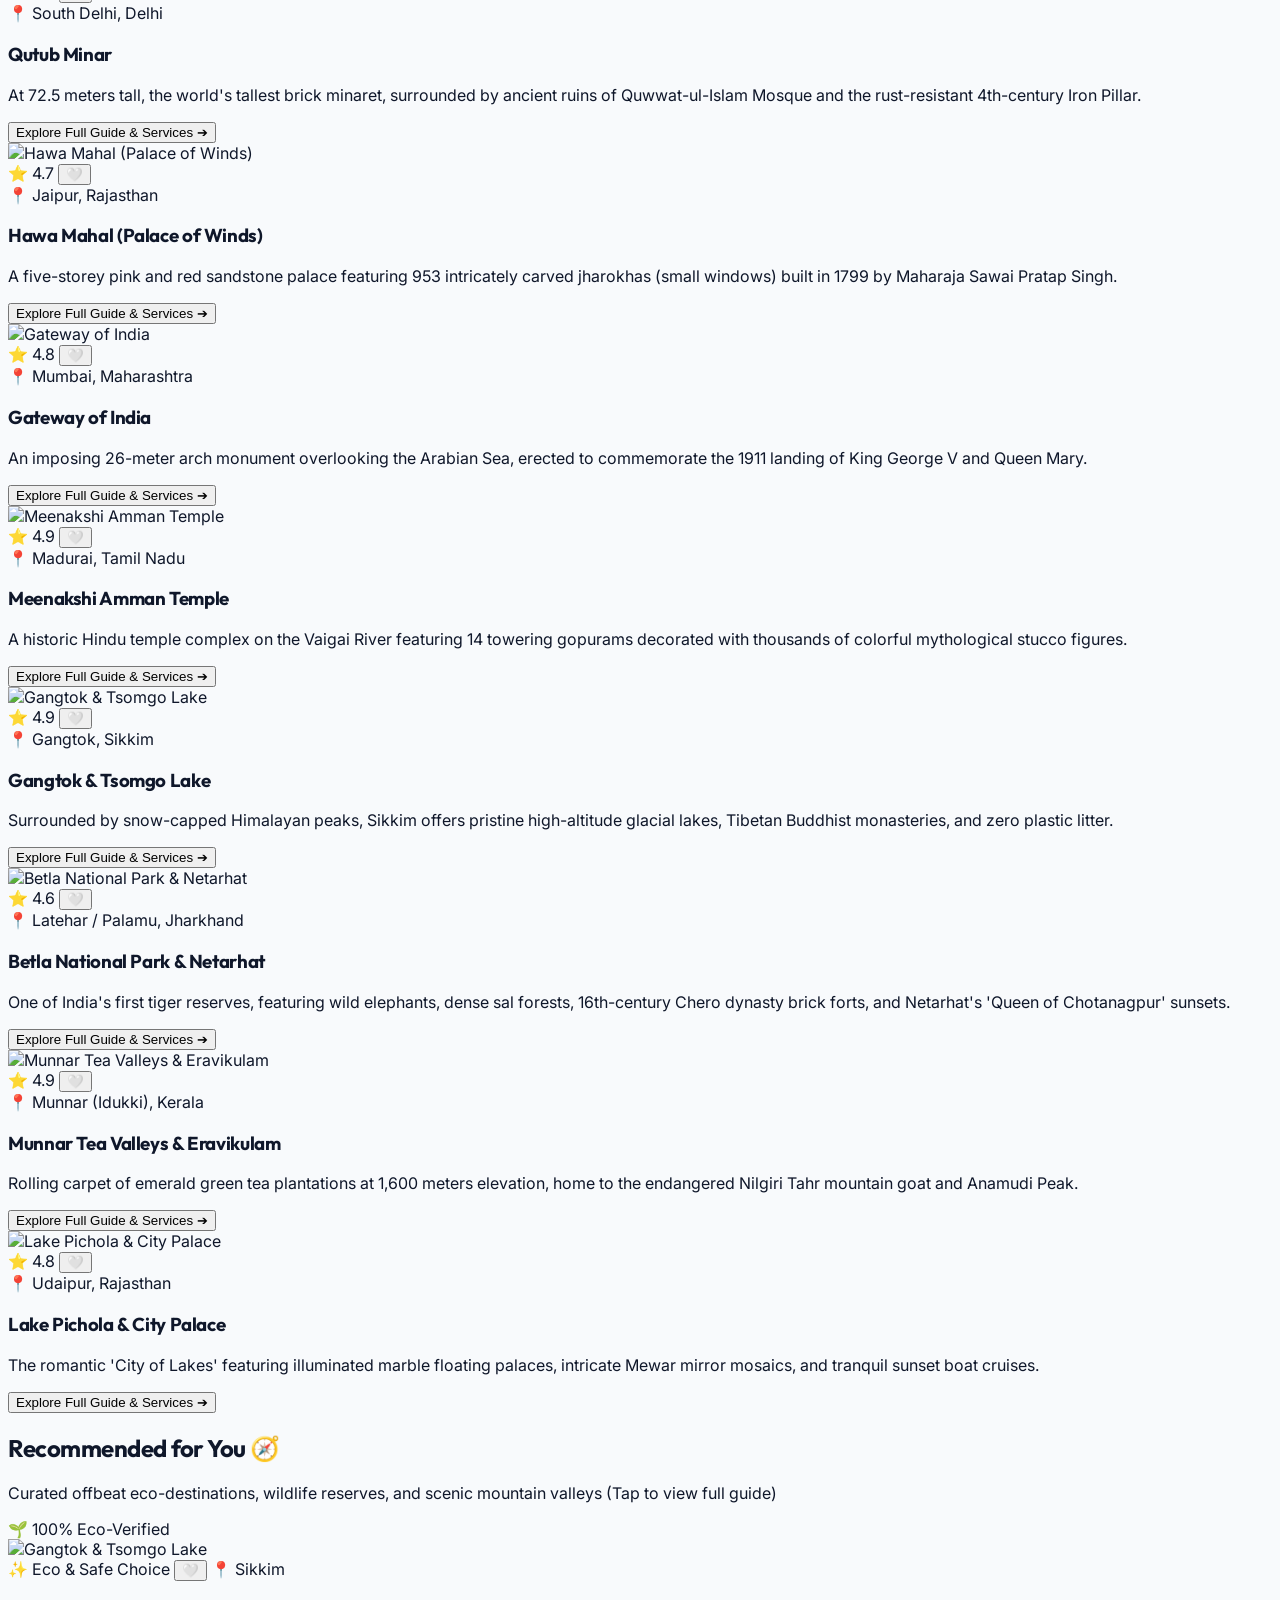
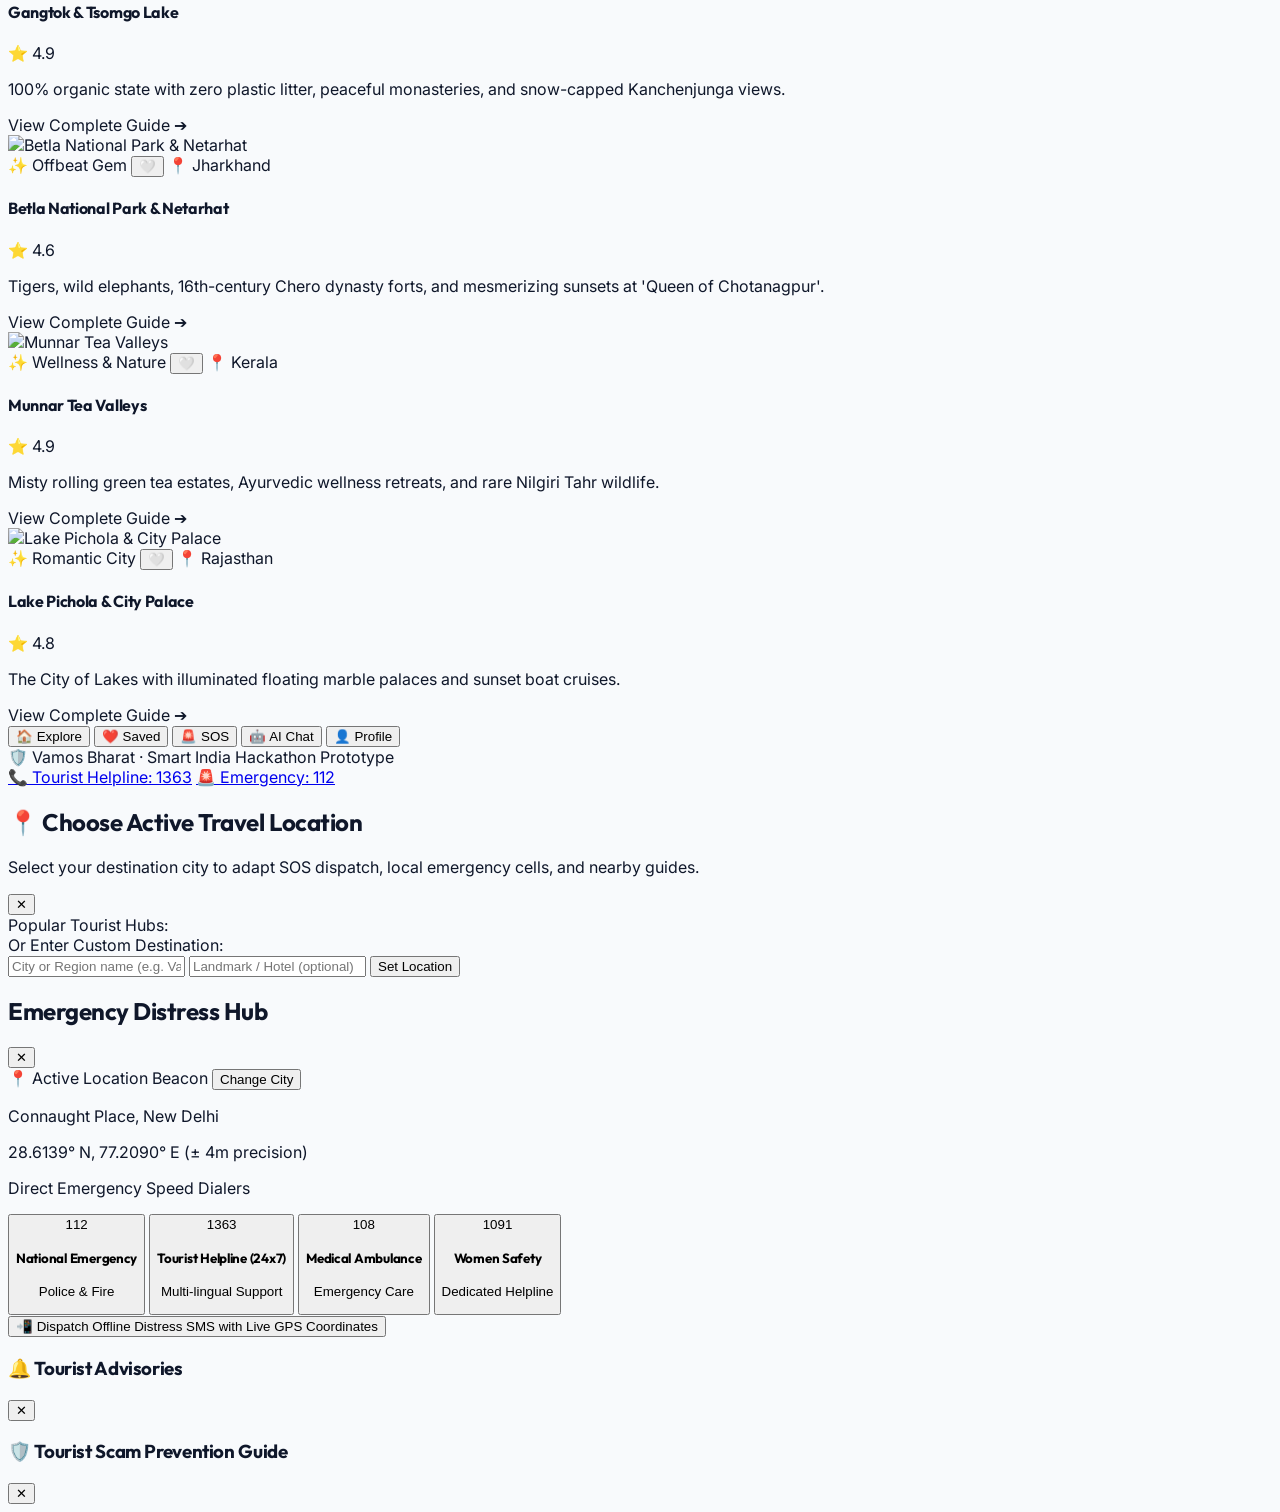
==== commit b610ac48: "Fix profile icon visibility, header responsiveness, and dashboard card spacing" ====
--- a/index.html
+++ b/index.html
@@ -57,25 +57,25 @@
   <!-- 1. RESPONSIVE DESKTOP & TABLET TOP NAV     -->
   <!-- ========================================== -->
   <header class="sticky top-0 z-40 bg-white/95 backdrop-blur-md border-b border-slate-200/90 shadow-xs">
-    <div class="max-w-7xl mx-auto px-3 sm:px-6 lg:px-8">
-      <div class="flex items-center justify-between h-20 gap-2 sm:gap-4">
+    <div class="max-w-7xl mx-auto px-2.5 sm:px-6 lg:px-8">
+      <div class="flex items-center justify-between h-16 sm:h-20 gap-1.5 sm:gap-4">
         
         <!-- Left: Brand Logo -->
-        <div class="flex items-center gap-2.5 sm:gap-3 cursor-pointer flex-shrink-0" onclick="window.Router.navigateTo('home-view')">
-          <div class="w-10 h-10 sm:w-12 sm:h-12 rounded-2xl bg-gradient-to-tr from-blue-700 via-indigo-600 to-blue-500 p-0.5 shadow-md shadow-blue-600/25 flex items-center justify-center text-white text-xl sm:text-2xl font-bold flex-shrink-0">
+        <div class="flex items-center gap-2 sm:gap-3 cursor-pointer flex-shrink-0" onclick="window.Router.navigateTo('home-view')">
+          <div class="w-9 h-9 sm:w-11 sm:h-11 rounded-2xl bg-gradient-to-tr from-blue-700 via-indigo-600 to-blue-500 p-0.5 shadow-md shadow-blue-600/25 flex items-center justify-center text-white text-lg sm:text-2xl font-bold flex-shrink-0">
             🛡️
           </div>
           <div>
             <div class="flex items-center gap-1.5 sm:gap-2">
-              <span class="text-base sm:text-xl font-black tracking-tight text-slate-900 leading-none font-heading">Vamos Bharat</span>
-              <span class="text-[9px] sm:text-[10px] bg-gradient-to-r from-orange-500 to-amber-500 text-white font-black px-1.5 py-0.5 rounded shadow-xs">SIH '26</span>
-            </div>
-            <span class="hidden lg:block text-xs font-semibold text-slate-500 mt-0.5">Tourist Safety & Fair Price Guardian</span>
-          </div>
-        </div>
-
-        <!-- Center: Clean Navigation Tabs (Desktop/Tablet) -->
-        <nav class="hidden lg:flex items-center gap-1 bg-slate-100/90 p-1.5 rounded-2xl border border-slate-200/80 flex-shrink-0">
+              <span class="text-sm sm:text-lg font-black tracking-tight text-slate-900 leading-none font-heading">Vamos Bharat</span>
+              <span class="text-[8px] sm:text-[10px] bg-gradient-to-r from-orange-500 to-amber-500 text-white font-black px-1 sm:px-1.5 py-0.5 rounded shadow-xs">SIH '26</span>
+            </div>
+            <span class="hidden xl:block text-xs font-semibold text-slate-500 mt-0.5">Tourist Safety & Fair Price Guardian</span>
+          </div>
+        </div>
+
+        <!-- Center: Clean Navigation Tabs (Desktop / Large Screen) -->
+        <nav class="hidden xl:flex items-center gap-1.5 bg-slate-100/90 p-1.5 rounded-2xl border border-slate-200/80 flex-shrink-0">
           <button data-nav-target="home-view" class="nav-pill-btn px-3.5 py-2 rounded-xl text-xs font-extrabold text-blue-600 bg-white shadow-xs transition">
             🏠 Explore
           </button>
@@ -99,38 +99,38 @@
         </nav>
 
         <!-- Right: Location Badge, Notifications, SOS & Dedicated Profile Button -->
-        <div class="flex items-center gap-2 sm:gap-3 flex-shrink-0">
+        <div class="flex items-center gap-1.5 sm:gap-2.5 md:gap-3 flex-shrink-0">
           
           <!-- Interactive Manual Location Selector Button -->
-          <button id="manual-location-btn" class="flex items-center gap-1.5 bg-emerald-50 hover:bg-emerald-100 border border-emerald-300 px-2.5 sm:px-3 py-2 rounded-2xl text-xs font-bold text-emerald-900 shadow-xs transition active:scale-95 group" title="Click to Change Your Active Location">
+          <button id="manual-location-btn" class="flex items-center gap-1.5 bg-emerald-50 hover:bg-emerald-100 border border-emerald-300 px-2 sm:px-3 py-1.5 sm:py-2 rounded-xl sm:rounded-2xl text-xs font-bold text-emerald-900 shadow-xs transition active:scale-95 group flex-shrink-0" title="Click to Change Your Active Location">
             <span class="w-2 h-2 rounded-full bg-emerald-500 flex-shrink-0 animate-pulse"></span>
-            <span id="header-location-badge-text" class="truncate max-w-[80px] sm:max-w-[130px] md:max-w-[150px] text-xs font-extrabold">📍 New Delhi</span>
+            <span id="header-location-badge-text" class="truncate max-w-[65px] sm:max-w-[110px] md:max-w-[140px] text-[11px] sm:text-xs font-extrabold">📍 New Delhi</span>
             <span class="text-[10px] bg-emerald-200 text-emerald-800 font-extrabold px-1 py-0.5 rounded group-hover:bg-emerald-300 hidden md:inline">Change ▾</span>
           </button>
 
           <!-- Notification Bell -->
-          <button id="notification-bell-btn" class="w-9 h-9 sm:w-10 sm:h-10 rounded-2xl bg-slate-100 hover:bg-slate-200 flex items-center justify-center text-slate-700 relative transition shadow-xs flex-shrink-0" title="Tourist Safety Advisories">
-            <span class="text-sm sm:text-base">🔔</span>
+          <button id="notification-bell-btn" class="w-8 h-8 sm:w-9 sm:h-9 md:w-10 md:h-10 rounded-xl sm:rounded-2xl bg-slate-100 hover:bg-slate-200 flex items-center justify-center text-slate-700 relative transition shadow-xs flex-shrink-0" title="Tourist Safety Advisories">
+            <span class="text-xs sm:text-sm md:text-base">🔔</span>
             <span class="absolute -top-1 -right-1 w-4 h-4 rounded-full bg-rose-500 text-white text-[10px] font-bold flex items-center justify-center ring-2 ring-white">2</span>
           </button>
 
           <!-- High-Contrast Emergency SOS Button -->
-          <button data-trigger-sos class="sos-glow-button px-3 sm:px-4 py-2 sm:py-2.5 rounded-2xl bg-gradient-to-r from-rose-600 to-red-600 hover:from-rose-700 hover:to-red-700 text-white text-xs font-extrabold shadow-md shadow-rose-600/30 flex items-center gap-1.5 transition transform active:scale-95 flex-shrink-0" title="Emergency SOS Dispatch">
-            <span class="text-sm sm:text-base">🚨</span>
+          <button data-trigger-sos class="sos-glow-button px-2.5 sm:px-3.5 py-1.5 sm:py-2 rounded-xl sm:rounded-2xl bg-gradient-to-r from-rose-600 to-red-600 hover:from-rose-700 hover:to-red-700 text-white text-xs font-extrabold shadow-md shadow-rose-600/30 flex items-center gap-1 sm:gap-1.5 transition transform active:scale-95 flex-shrink-0" title="Emergency SOS Dispatch">
+            <span class="text-xs sm:text-sm">🚨</span>
             <span class="font-extrabold hidden sm:inline">SOS 112</span>
             <span class="font-extrabold sm:hidden">SOS</span>
           </button>
 
-          <!-- User Profile Avatar/Chip (Dedicated, Never Hiding, Accessible & High Contrast) -->
-          <button id="header-profile-btn" onclick="window.Router.navigateTo('profile-view')" class="header-profile-chip flex items-center gap-2 sm:gap-2.5 px-2 py-1.5 sm:px-3 sm:py-2 rounded-2xl bg-slate-100/90 hover:bg-slate-200/90 border border-slate-200 cursor-pointer shadow-xs transition active:scale-95 flex-shrink-0 group" title="Safety Profile & ICE Settings">
-            <div class="relative w-8 h-8 sm:w-9 sm:h-9 rounded-full flex items-center justify-center bg-blue-600 text-white text-xs font-black shadow-sm overflow-hidden flex-shrink-0 ring-2 ring-blue-500/50 group-hover:ring-blue-600">
+          <!-- User Profile Avatar/Chip (Always Prominently Visible & Interactive) -->
+          <button id="header-profile-btn" onclick="window.Router.navigateTo('profile-view')" class="header-profile-chip flex items-center gap-1.5 sm:gap-2.5 p-1 sm:px-2.5 sm:py-1.5 rounded-xl sm:rounded-2xl bg-slate-100/90 hover:bg-slate-200/90 border border-slate-200 cursor-pointer shadow-xs transition active:scale-95 flex-shrink-0 group" title="Safety Profile & ICE Settings">
+            <div class="relative w-8 h-8 sm:w-9 sm:h-9 rounded-full flex items-center justify-center bg-gradient-to-tr from-blue-600 to-indigo-600 text-white text-xs font-black shadow-sm overflow-hidden flex-shrink-0 ring-2 ring-blue-500/50 group-hover:ring-blue-600">
               <img id="header-profile-avatar-img" src="https://images.unsplash.com/photo-1534528741775-53994a69daeb?auto=format&fit=crop&w=160&q=80" alt="Alex Morgan" class="w-full h-full object-cover" onerror="this.classList.add('hidden'); document.getElementById('header-profile-avatar-fallback').classList.remove('hidden');" />
               <span id="header-profile-avatar-fallback" class="hidden font-extrabold text-xs">AM</span>
               <span class="absolute -bottom-0.5 -right-0.5 w-2.5 h-2.5 rounded-full bg-emerald-500 border-2 border-white" title="Active Tourist Shield"></span>
             </div>
-            <div class="text-left hidden sm:block">
+            <div class="text-left hidden lg:block pr-1">
               <span id="header-user-greeting" class="text-xs font-extrabold text-slate-900 block leading-tight group-hover:text-blue-600 transition">Alex Morgan</span>
-              <span class="text-[10px] text-slate-500 font-semibold block leading-none mt-0.5">Safety Profile ⚙️</span>
+              <span class="text-[10px] text-slate-500 font-semibold block leading-none mt-0.5">Profile ⚙️</span>
             </div>
           </button>
 
@@ -188,108 +188,109 @@
       </div>
 
       <!-- Section: Real-Time Safety Status Ribbon -->
-      <div class="bg-white border border-slate-200/90 rounded-3xl p-4 sm:p-5 shadow-xs flex flex-wrap items-center justify-between gap-4">
-        <div class="flex items-center gap-3">
-          <div class="w-10 h-10 rounded-2xl bg-emerald-50 text-emerald-600 flex items-center justify-center text-lg font-bold border border-emerald-200">
+      <div class="bg-white border border-slate-200/90 rounded-3xl p-4 sm:p-6 shadow-xs flex flex-col md:flex-row items-start md:items-center justify-between gap-4 sm:gap-6">
+        
+        <div class="flex items-center gap-3.5">
+          <div class="w-11 h-11 rounded-2xl bg-emerald-50 text-emerald-600 flex items-center justify-center text-xl font-bold border border-emerald-200 flex-shrink-0">
             📍
           </div>
           <div>
             <span class="text-[10px] font-extrabold uppercase tracking-wider text-slate-400 block">Active Tourist Location</span>
-            <div class="flex items-center gap-2">
+            <div class="flex items-center gap-2 mt-0.5">
               <span id="hero-safety-location-text" class="text-sm font-extrabold text-slate-900">New Delhi · Low Risk Corridor</span>
               <button onclick="window.App.openLocationModal()" class="text-xs text-blue-600 font-bold hover:underline">Change</button>
             </div>
           </div>
         </div>
 
-        <div class="flex items-center gap-3">
-          <div class="w-10 h-10 rounded-2xl bg-blue-50 text-blue-600 flex items-center justify-center text-lg font-bold border border-blue-200">
+        <div class="flex items-center gap-3.5">
+          <div class="w-11 h-11 rounded-2xl bg-blue-50 text-blue-600 flex items-center justify-center text-xl font-bold border border-blue-200 flex-shrink-0">
             🛡️
           </div>
           <div>
             <span class="text-[10px] font-extrabold uppercase tracking-wider text-slate-400 block">Emergency Readiness</span>
-            <span class="text-xs font-extrabold text-emerald-700">24x7 Tourist Shield & ICE Active</span>
-          </div>
-        </div>
-
-        <div class="flex items-center gap-2">
-          <button onclick="window.Router.navigateTo('profile-view')" class="px-4 py-2 rounded-xl bg-slate-100 hover:bg-slate-200 text-slate-800 text-xs font-bold transition flex items-center gap-1.5">
-            <span>👤</span> <span>Manage Profile & ICE</span>
-          </button>
-          <button onclick="window.SOSSystem.openModal()" class="px-4 py-2 rounded-xl bg-rose-50 hover:bg-rose-100 text-rose-700 border border-rose-200 text-xs font-bold transition flex items-center gap-1.5">
-            <span>🚨</span> <span>SOS Distress Hub</span>
+            <span class="text-xs font-extrabold text-emerald-700 block mt-0.5">24x7 Tourist Shield & ICE Active</span>
+          </div>
+        </div>
+
+        <div class="flex items-center gap-2.5 sm:gap-3 w-full md:w-auto justify-start md:justify-end flex-wrap sm:flex-nowrap">
+          <button onclick="window.Router.navigateTo('profile-view')" class="flex-1 sm:flex-none px-4 py-2.5 rounded-xl bg-slate-100 hover:bg-slate-200 text-slate-800 text-xs font-bold transition flex items-center justify-center gap-2 border border-slate-200 shadow-xs active:scale-95">
+            <span class="text-sm">👤</span> <span>Manage Profile & ICE</span>
+          </button>
+          <button onclick="window.SOSSystem.openModal()" class="flex-1 sm:flex-none px-4 py-2.5 rounded-xl bg-rose-50 hover:bg-rose-100 text-rose-700 border border-rose-200 text-xs font-bold transition flex items-center justify-center gap-2 shadow-xs active:scale-95">
+            <span class="text-sm">🚨</span> <span>SOS Distress Hub</span>
           </button>
         </div>
       </div>
 
       <!-- Section: 4 Quick Feature Spotlight Action Cards -->
-      <div class="grid grid-cols-1 sm:grid-cols-2 lg:grid-cols-4 gap-4 sm:gap-5">
+      <div class="grid grid-cols-1 sm:grid-cols-2 lg:grid-cols-4 gap-4 sm:gap-5 lg:gap-6">
         
         <!-- Card 1: Fare Calculator -->
-        <div onclick="window.Router.navigateTo('ai-chat-view', { presetQuery: 'Auto fare estimate from Station to Red Fort' })" class="bg-white border border-slate-200/90 hover:border-blue-300 hover:shadow-md rounded-3xl p-5 transition-all cursor-pointer flex flex-col justify-between group space-y-3">
+        <div onclick="window.Router.navigateTo('ai-chat-view', { presetQuery: 'Auto fare estimate from Station to Red Fort' })" class="bg-white border border-slate-200/90 hover:border-blue-300 hover:shadow-lg rounded-3xl p-5 sm:p-6 transition-all duration-200 cursor-pointer flex flex-col justify-between group space-y-4">
           <div class="flex items-center justify-between">
-            <div class="w-10 h-10 rounded-2xl bg-blue-50 text-blue-600 flex items-center justify-center text-xl font-bold group-hover:scale-110 transition">
+            <div class="w-12 h-12 rounded-2xl bg-blue-50 text-blue-600 border border-blue-100 flex items-center justify-center text-2xl font-bold group-hover:scale-110 transition shadow-xs flex-shrink-0">
               🚕
             </div>
-            <span class="text-[10px] font-bold uppercase tracking-wider px-2 py-0.5 rounded bg-blue-50 text-blue-700">Govt Rates</span>
-          </div>
-          <div>
-            <h3 class="text-sm font-extrabold text-slate-900 group-hover:text-blue-600 transition">Fair Fare Estimator</h3>
-            <p class="text-xs text-slate-500 mt-1">Check official auto & taxi meter tariffs before riding.</p>
-          </div>
-          <span class="text-xs font-bold text-blue-600 flex items-center gap-1 pt-1">
-            Calculate Fare <span>➔</span>
+            <span class="text-[10px] font-extrabold uppercase tracking-wider px-2.5 py-1 rounded-full bg-blue-50 text-blue-700 border border-blue-100">Govt Rates</span>
+          </div>
+          <div>
+            <h3 class="text-sm sm:text-base font-extrabold text-slate-900 group-hover:text-blue-600 transition">Fair Fare Estimator</h3>
+            <p class="text-xs text-slate-500 mt-1.5 leading-relaxed">Check official auto & taxi meter tariffs before riding anywhere.</p>
+          </div>
+          <span class="text-xs font-bold text-blue-600 flex items-center justify-between pt-2 border-t border-slate-100">
+            <span>Calculate Fare</span> <span class="text-sm group-hover:translate-x-1 transition">➔</span>
           </span>
         </div>
 
         <!-- Card 2: Scam Prevention Guide -->
-        <div onclick="window.App.openScamGuideModal()" class="bg-white border border-slate-200/90 hover:border-amber-300 hover:shadow-md rounded-3xl p-5 transition-all cursor-pointer flex flex-col justify-between group space-y-3">
+        <div onclick="window.App.openScamGuideModal()" class="bg-white border border-slate-200/90 hover:border-amber-300 hover:shadow-lg rounded-3xl p-5 sm:p-6 transition-all duration-200 cursor-pointer flex flex-col justify-between group space-y-4">
           <div class="flex items-center justify-between">
-            <div class="w-10 h-10 rounded-2xl bg-amber-50 text-amber-600 flex items-center justify-center text-xl font-bold group-hover:scale-110 transition">
+            <div class="w-12 h-12 rounded-2xl bg-amber-50 text-amber-600 border border-amber-100 flex items-center justify-center text-2xl font-bold group-hover:scale-110 transition shadow-xs flex-shrink-0">
               🛡️
             </div>
-            <span class="text-[10px] font-bold uppercase tracking-wider px-2 py-0.5 rounded bg-amber-50 text-amber-700">Tourist Shield</span>
-          </div>
-          <div>
-            <h3 class="text-sm font-extrabold text-slate-900 group-hover:text-amber-600 transition">Scam Prevention</h3>
-            <p class="text-xs text-slate-500 mt-1">Protect yourself against fake guides & tourist traps.</p>
-          </div>
-          <span class="text-xs font-bold text-amber-600 flex items-center gap-1 pt-1">
-            View Scam Guide <span>➔</span>
+            <span class="text-[10px] font-extrabold uppercase tracking-wider px-2.5 py-1 rounded-full bg-amber-50 text-amber-700 border border-amber-100">Tourist Shield</span>
+          </div>
+          <div>
+            <h3 class="text-sm sm:text-base font-extrabold text-slate-900 group-hover:text-amber-600 transition">Scam Prevention</h3>
+            <p class="text-xs text-slate-500 mt-1.5 leading-relaxed">Protect yourself against fake guides, touts & tourist traps.</p>
+          </div>
+          <span class="text-xs font-bold text-amber-600 flex items-center justify-between pt-2 border-t border-slate-100">
+            <span>View Scam Guide</span> <span class="text-sm group-hover:translate-x-1 transition">➔</span>
           </span>
         </div>
 
         <!-- Card 3: Audio Translator -->
-        <div onclick="window.Router.navigateTo('translation-view')" class="bg-white border border-slate-200/90 hover:border-indigo-300 hover:shadow-md rounded-3xl p-5 transition-all cursor-pointer flex flex-col justify-between group space-y-3">
+        <div onclick="window.Router.navigateTo('translation-view')" class="bg-white border border-slate-200/90 hover:border-indigo-300 hover:shadow-lg rounded-3xl p-5 sm:p-6 transition-all duration-200 cursor-pointer flex flex-col justify-between group space-y-4">
           <div class="flex items-center justify-between">
-            <div class="w-10 h-10 rounded-2xl bg-indigo-50 text-indigo-600 flex items-center justify-center text-xl font-bold group-hover:scale-110 transition">
+            <div class="w-12 h-12 rounded-2xl bg-indigo-50 text-indigo-600 border border-indigo-100 flex items-center justify-center text-2xl font-bold group-hover:scale-110 transition shadow-xs flex-shrink-0">
               🌐
             </div>
-            <span class="text-[10px] font-bold uppercase tracking-wider px-2 py-0.5 rounded bg-indigo-50 text-indigo-700">Hindi Voice</span>
-          </div>
-          <div>
-            <h3 class="text-sm font-extrabold text-slate-900 group-hover:text-indigo-600 transition">Audio Phrasebook</h3>
-            <p class="text-xs text-slate-500 mt-1">Translate emergency & travel phrases with native speech.</p>
-          </div>
-          <span class="text-xs font-bold text-indigo-600 flex items-center gap-1 pt-1">
-            Open Translator <span>➔</span>
+            <span class="text-[10px] font-extrabold uppercase tracking-wider px-2.5 py-1 rounded-full bg-indigo-50 text-indigo-700 border border-indigo-100">Hindi Voice</span>
+          </div>
+          <div>
+            <h3 class="text-sm sm:text-base font-extrabold text-slate-900 group-hover:text-indigo-600 transition">Audio Phrasebook</h3>
+            <p class="text-xs text-slate-500 mt-1.5 leading-relaxed">Translate emergency & travel phrases with native speech.</p>
+          </div>
+          <span class="text-xs font-bold text-indigo-600 flex items-center justify-between pt-2 border-t border-slate-100">
+            <span>Open Translator</span> <span class="text-sm group-hover:translate-x-1 transition">➔</span>
           </span>
         </div>
 
         <!-- Card 4: Safety & ICE Profile -->
-        <div onclick="window.Router.navigateTo('profile-view')" class="bg-white border border-slate-200/90 hover:border-emerald-300 hover:shadow-md rounded-3xl p-5 transition-all cursor-pointer flex flex-col justify-between group space-y-3">
+        <div onclick="window.Router.navigateTo('profile-view')" class="bg-white border border-slate-200/90 hover:border-emerald-300 hover:shadow-lg rounded-3xl p-5 sm:p-6 transition-all duration-200 cursor-pointer flex flex-col justify-between group space-y-4">
           <div class="flex items-center justify-between">
-            <div class="w-10 h-10 rounded-2xl bg-emerald-50 text-emerald-600 flex items-center justify-center text-xl font-bold group-hover:scale-110 transition">
+            <div class="w-12 h-12 rounded-2xl bg-emerald-50 text-emerald-600 border border-emerald-100 flex items-center justify-center text-2xl font-bold group-hover:scale-110 transition shadow-xs flex-shrink-0">
               👤
             </div>
-            <span class="text-[10px] font-bold uppercase tracking-wider px-2 py-0.5 rounded bg-emerald-50 text-emerald-700">ICE Setup</span>
-          </div>
-          <div>
-            <h3 class="text-sm font-extrabold text-slate-900 group-hover:text-emerald-600 transition">Safety Profile</h3>
-            <p class="text-xs text-slate-500 mt-1">Configure emergency contacts with automated GPS SMS.</p>
-          </div>
-          <span class="text-xs font-bold text-emerald-600 flex items-center gap-1 pt-1">
-            Setup Contacts <span>➔</span>
+            <span class="text-[10px] font-extrabold uppercase tracking-wider px-2.5 py-1 rounded-full bg-emerald-50 text-emerald-700 border border-emerald-100">ICE Setup</span>
+          </div>
+          <div>
+            <h3 class="text-sm sm:text-base font-extrabold text-slate-900 group-hover:text-emerald-600 transition">Safety Profile</h3>
+            <p class="text-xs text-slate-500 mt-1.5 leading-relaxed">Configure emergency contacts with automated GPS SMS dispatch.</p>
+          </div>
+          <span class="text-xs font-bold text-emerald-600 flex items-center justify-between pt-2 border-t border-slate-100">
+            <span>Setup Contacts</span> <span class="text-sm group-hover:translate-x-1 transition">➔</span>
           </span>
         </div>
 
--- a/styles.css
+++ b/styles.css
@@ -113,11 +113,13 @@
 /* Profile Chip Interactive Styles */
 .header-profile-chip {
   transition: all 0.2s cubic-bezier(0.16, 1, 0.3, 1);
+  flex-shrink: 0;
 }
 
 .header-profile-chip:hover {
   background-color: #F1F5F9;
   border-color: #93C5FD;
+  transform: translateY(-1px);
 }
 
 .header-profile-chip.is-active-view {
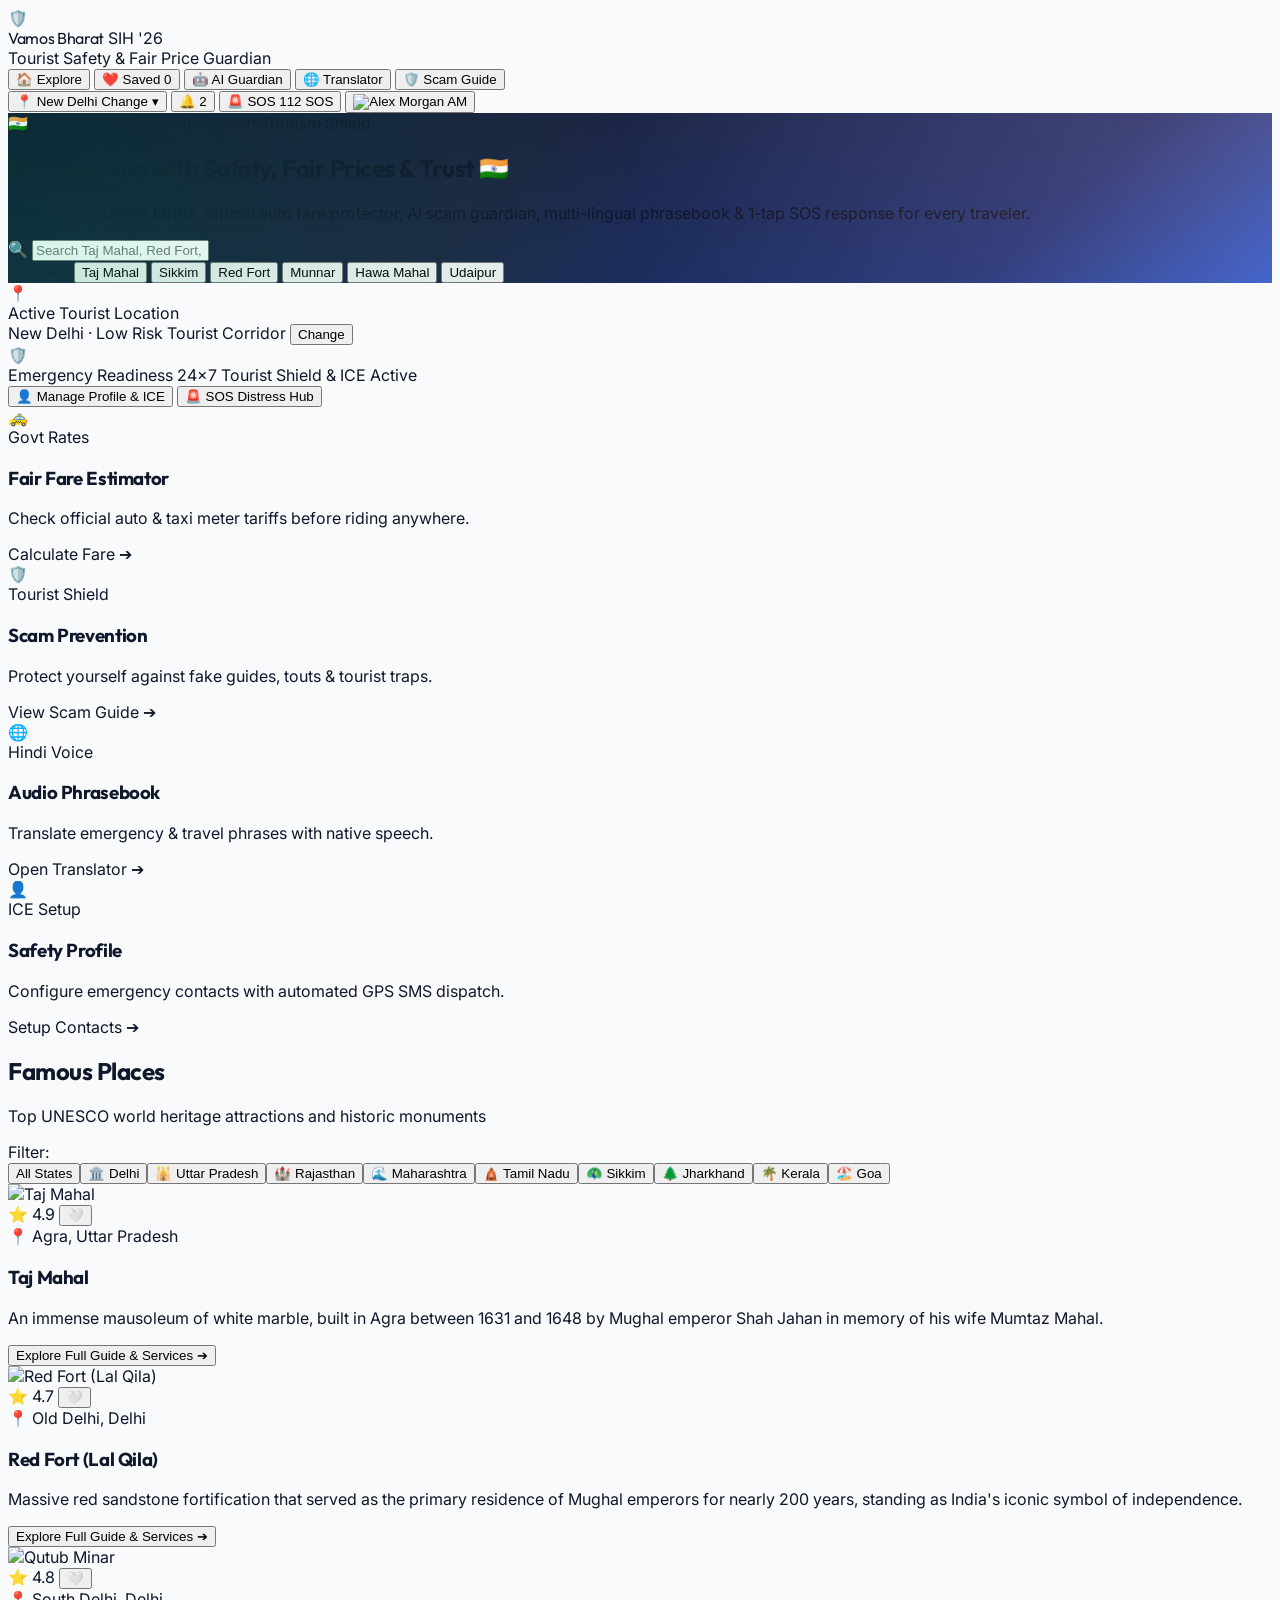
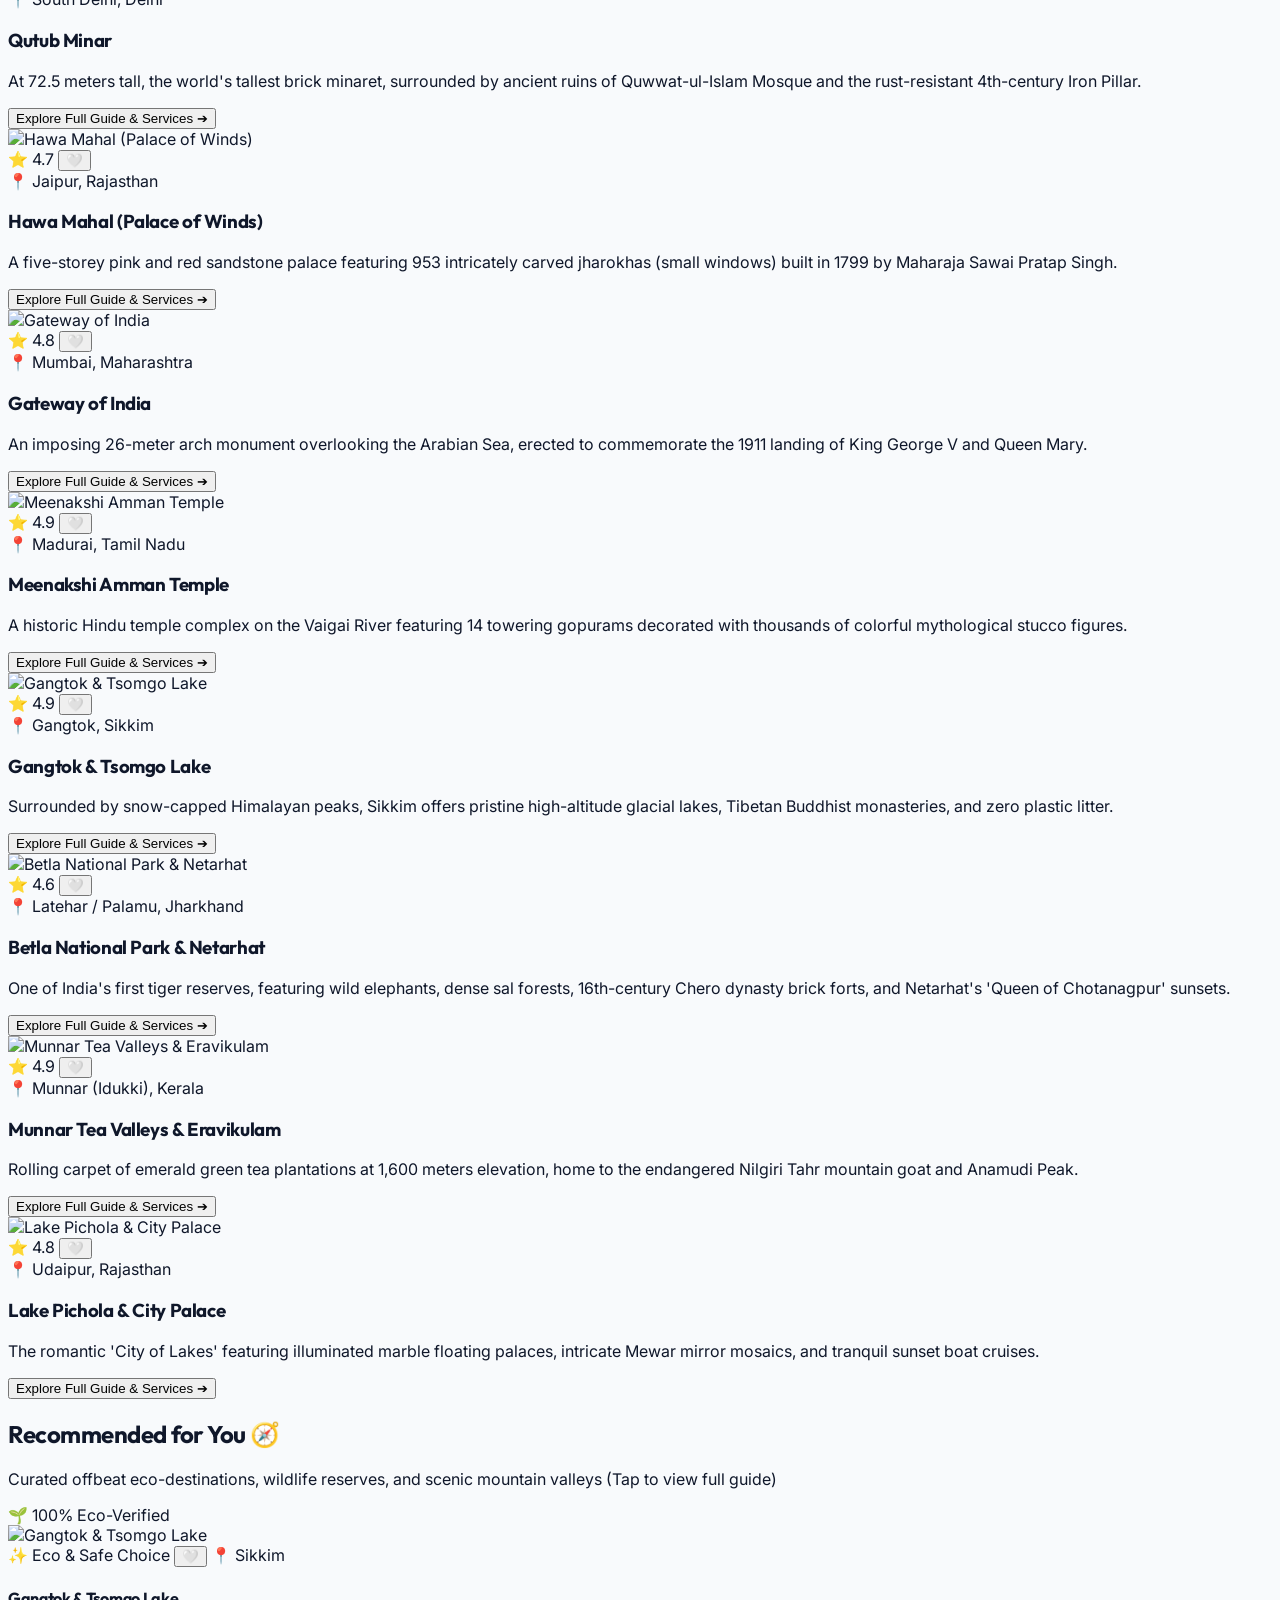
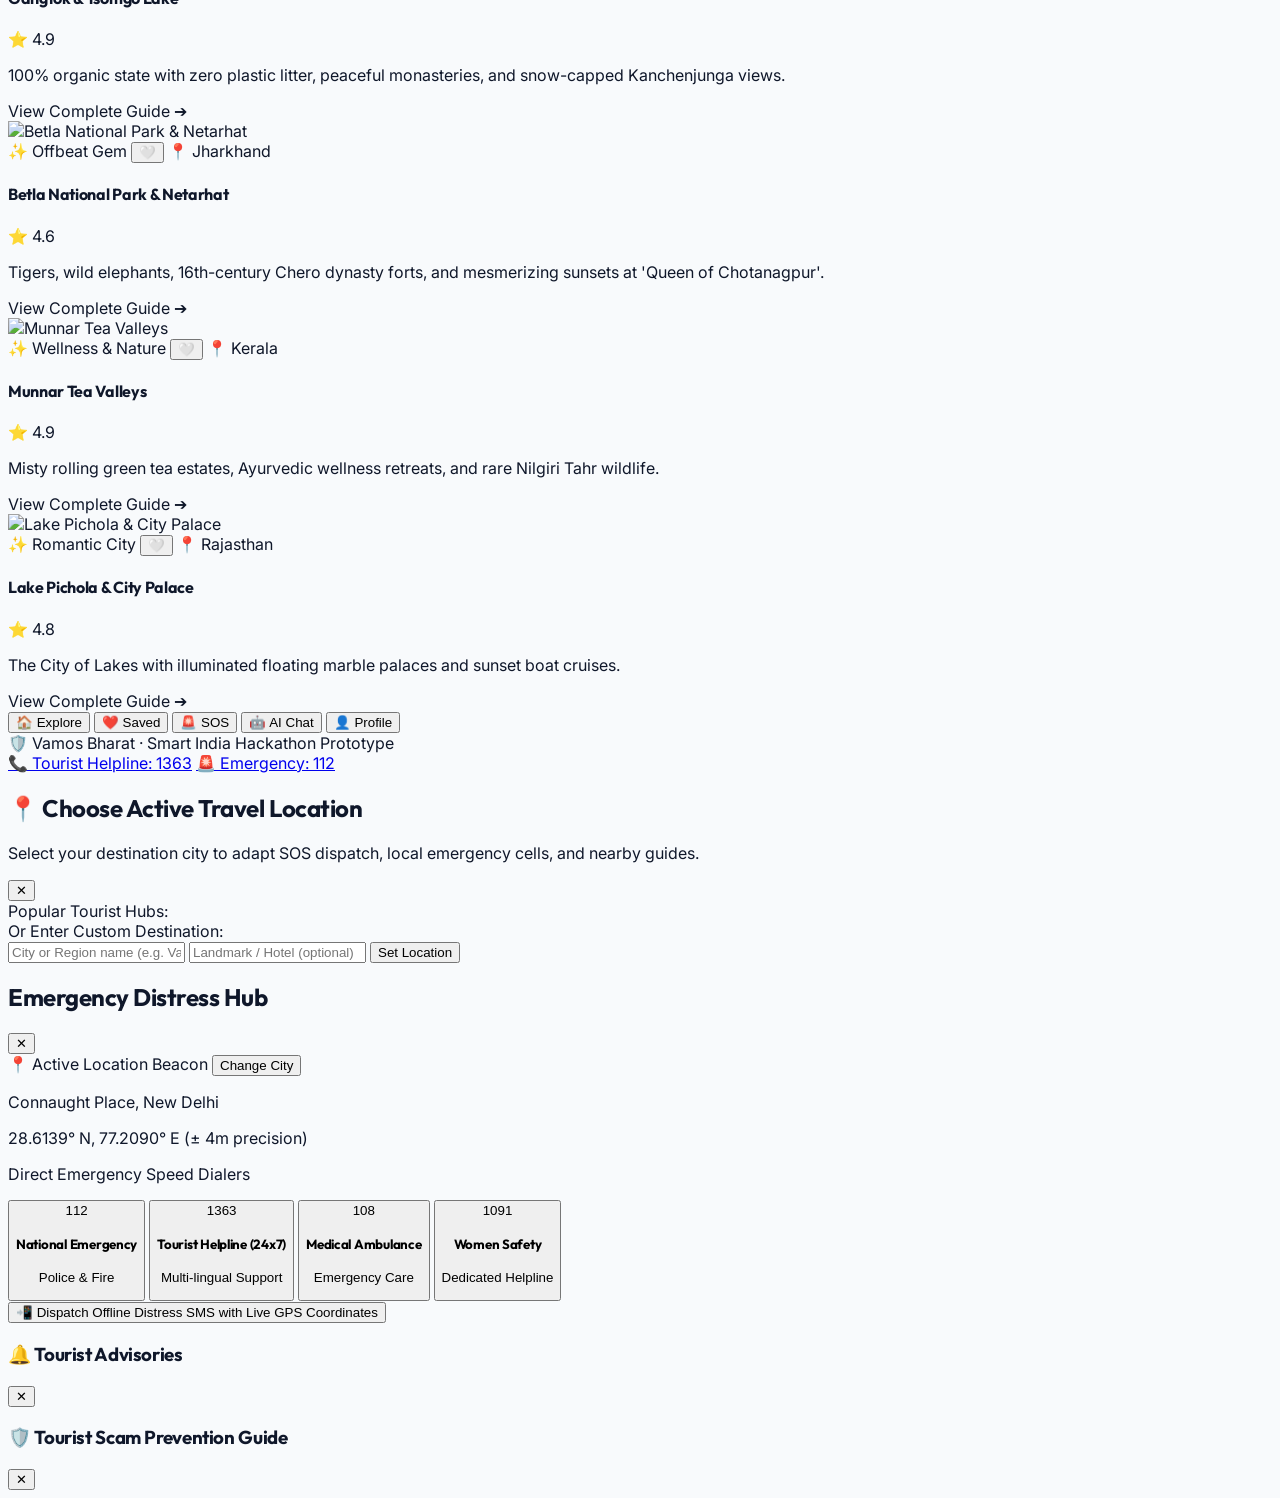
==== commit 7e46036c: "Convert header profile button to sleek dedicated avatar button to prevent width overflow and clippin" ====
--- a/index.html
+++ b/index.html
@@ -56,9 +56,9 @@
   <!-- ========================================== -->
   <!-- 1. RESPONSIVE DESKTOP & TABLET TOP NAV     -->
   <!-- ========================================== -->
-  <header class="sticky top-0 z-40 bg-white/95 backdrop-blur-md border-b border-slate-200/90 shadow-xs">
-    <div class="max-w-7xl mx-auto px-2.5 sm:px-6 lg:px-8">
-      <div class="flex items-center justify-between h-16 sm:h-20 gap-1.5 sm:gap-4">
+  <header class="sticky top-0 z-40 bg-white/95 backdrop-blur-md border-b border-slate-200/90 shadow-xs w-full">
+    <div class="max-w-7xl mx-auto px-3 sm:px-6 lg:px-8">
+      <div class="flex items-center justify-between h-16 sm:h-20 gap-2 sm:gap-4">
         
         <!-- Left: Brand Logo -->
         <div class="flex items-center gap-2 sm:gap-3 cursor-pointer flex-shrink-0" onclick="window.Router.navigateTo('home-view')">
@@ -70,67 +70,63 @@
               <span class="text-sm sm:text-lg font-black tracking-tight text-slate-900 leading-none font-heading">Vamos Bharat</span>
               <span class="text-[8px] sm:text-[10px] bg-gradient-to-r from-orange-500 to-amber-500 text-white font-black px-1 sm:px-1.5 py-0.5 rounded shadow-xs">SIH '26</span>
             </div>
-            <span class="hidden xl:block text-xs font-semibold text-slate-500 mt-0.5">Tourist Safety & Fair Price Guardian</span>
+            <span class="hidden 2xl:block text-xs font-semibold text-slate-500 mt-0.5">Tourist Safety & Fair Price Guardian</span>
           </div>
         </div>
 
         <!-- Center: Clean Navigation Tabs (Desktop / Large Screen) -->
-        <nav class="hidden xl:flex items-center gap-1.5 bg-slate-100/90 p-1.5 rounded-2xl border border-slate-200/80 flex-shrink-0">
-          <button data-nav-target="home-view" class="nav-pill-btn px-3.5 py-2 rounded-xl text-xs font-extrabold text-blue-600 bg-white shadow-xs transition">
+        <nav class="hidden lg:flex items-center gap-1 bg-slate-100/90 p-1.5 rounded-2xl border border-slate-200/80 flex-shrink-0">
+          <button data-nav-target="home-view" class="nav-pill-btn px-3 py-2 rounded-xl text-xs font-extrabold text-blue-600 bg-white shadow-xs transition">
             🏠 Explore
           </button>
           
-          <button data-nav-target="wishlist-view" class="nav-pill-btn px-3.5 py-2 rounded-xl text-xs font-semibold text-slate-600 hover:text-blue-600 transition relative">
+          <button data-nav-target="wishlist-view" class="nav-pill-btn px-3 py-2 rounded-xl text-xs font-semibold text-slate-600 hover:text-blue-600 transition relative">
             ❤️ Saved
             <span class="wishlist-badge-count text-[10px] bg-blue-600 text-white font-bold px-1.5 py-0.2 rounded-full hidden ml-1">0</span>
           </button>
 
-          <button data-nav-target="ai-chat-view" class="nav-pill-btn px-3.5 py-2 rounded-xl text-xs font-semibold text-slate-600 hover:text-blue-600 transition">
+          <button data-nav-target="ai-chat-view" class="nav-pill-btn px-3 py-2 rounded-xl text-xs font-semibold text-slate-600 hover:text-blue-600 transition">
             🤖 AI Guardian
           </button>
 
-          <button data-nav-target="translation-view" class="nav-pill-btn px-3.5 py-2 rounded-xl text-xs font-semibold text-slate-600 hover:text-blue-600 transition">
+          <button data-nav-target="translation-view" class="nav-pill-btn px-3 py-2 rounded-xl text-xs font-semibold text-slate-600 hover:text-blue-600 transition">
             🌐 Translator
           </button>
 
-          <button onclick="window.App.openScamGuideModal()" class="px-3.5 py-2 rounded-xl text-xs font-semibold text-slate-600 hover:text-blue-600 transition">
+          <button onclick="window.App.openScamGuideModal()" class="px-3 py-2 rounded-xl text-xs font-semibold text-slate-600 hover:text-blue-600 transition">
             🛡️ Scam Guide
           </button>
         </nav>
 
-        <!-- Right: Location Badge, Notifications, SOS & Dedicated Profile Button -->
-        <div class="flex items-center gap-1.5 sm:gap-2.5 md:gap-3 flex-shrink-0">
+        <!-- Right: Location Badge, Notifications, SOS & Dedicated Profile Avatar Button -->
+        <div class="flex items-center gap-2 sm:gap-3 flex-shrink-0">
           
           <!-- Interactive Manual Location Selector Button -->
-          <button id="manual-location-btn" class="flex items-center gap-1.5 bg-emerald-50 hover:bg-emerald-100 border border-emerald-300 px-2 sm:px-3 py-1.5 sm:py-2 rounded-xl sm:rounded-2xl text-xs font-bold text-emerald-900 shadow-xs transition active:scale-95 group flex-shrink-0" title="Click to Change Your Active Location">
+          <button id="manual-location-btn" class="flex items-center gap-1.5 bg-emerald-50 hover:bg-emerald-100 border border-emerald-300 px-2.5 sm:px-3 py-2 rounded-xl sm:rounded-2xl text-xs font-bold text-emerald-900 shadow-xs transition active:scale-95 group flex-shrink-0" title="Click to Change Your Active Location">
             <span class="w-2 h-2 rounded-full bg-emerald-500 flex-shrink-0 animate-pulse"></span>
-            <span id="header-location-badge-text" class="truncate max-w-[65px] sm:max-w-[110px] md:max-w-[140px] text-[11px] sm:text-xs font-extrabold">📍 New Delhi</span>
-            <span class="text-[10px] bg-emerald-200 text-emerald-800 font-extrabold px-1 py-0.5 rounded group-hover:bg-emerald-300 hidden md:inline">Change ▾</span>
+            <span id="header-location-badge-text" class="truncate max-w-[75px] sm:max-w-[120px] text-xs font-extrabold">📍 New Delhi</span>
+            <span class="text-[10px] bg-emerald-200 text-emerald-800 font-extrabold px-1 py-0.5 rounded group-hover:bg-emerald-300 hidden sm:inline">Change ▾</span>
           </button>
 
           <!-- Notification Bell -->
-          <button id="notification-bell-btn" class="w-8 h-8 sm:w-9 sm:h-9 md:w-10 md:h-10 rounded-xl sm:rounded-2xl bg-slate-100 hover:bg-slate-200 flex items-center justify-center text-slate-700 relative transition shadow-xs flex-shrink-0" title="Tourist Safety Advisories">
-            <span class="text-xs sm:text-sm md:text-base">🔔</span>
+          <button id="notification-bell-btn" class="w-9 h-9 sm:w-10 sm:h-10 rounded-xl sm:rounded-2xl bg-slate-100 hover:bg-slate-200 flex items-center justify-center text-slate-700 relative transition shadow-xs flex-shrink-0" title="Tourist Safety Advisories">
+            <span class="text-sm sm:text-base">🔔</span>
             <span class="absolute -top-1 -right-1 w-4 h-4 rounded-full bg-rose-500 text-white text-[10px] font-bold flex items-center justify-center ring-2 ring-white">2</span>
           </button>
 
           <!-- High-Contrast Emergency SOS Button -->
-          <button data-trigger-sos class="sos-glow-button px-2.5 sm:px-3.5 py-1.5 sm:py-2 rounded-xl sm:rounded-2xl bg-gradient-to-r from-rose-600 to-red-600 hover:from-rose-700 hover:to-red-700 text-white text-xs font-extrabold shadow-md shadow-rose-600/30 flex items-center gap-1 sm:gap-1.5 transition transform active:scale-95 flex-shrink-0" title="Emergency SOS Dispatch">
-            <span class="text-xs sm:text-sm">🚨</span>
+          <button data-trigger-sos class="sos-glow-button px-3 sm:px-4 py-2 sm:py-2.5 rounded-xl sm:rounded-2xl bg-gradient-to-r from-rose-600 to-red-600 hover:from-rose-700 hover:to-red-700 text-white text-xs font-extrabold shadow-md shadow-rose-600/30 flex items-center gap-1.5 transition transform active:scale-95 flex-shrink-0" title="Emergency SOS Dispatch">
+            <span class="text-sm sm:text-base">🚨</span>
             <span class="font-extrabold hidden sm:inline">SOS 112</span>
             <span class="font-extrabold sm:hidden">SOS</span>
           </button>
 
-          <!-- User Profile Avatar/Chip (Always Prominently Visible & Interactive) -->
-          <button id="header-profile-btn" onclick="window.Router.navigateTo('profile-view')" class="header-profile-chip flex items-center gap-1.5 sm:gap-2.5 p-1 sm:px-2.5 sm:py-1.5 rounded-xl sm:rounded-2xl bg-slate-100/90 hover:bg-slate-200/90 border border-slate-200 cursor-pointer shadow-xs transition active:scale-95 flex-shrink-0 group" title="Safety Profile & ICE Settings">
-            <div class="relative w-8 h-8 sm:w-9 sm:h-9 rounded-full flex items-center justify-center bg-gradient-to-tr from-blue-600 to-indigo-600 text-white text-xs font-black shadow-sm overflow-hidden flex-shrink-0 ring-2 ring-blue-500/50 group-hover:ring-blue-600">
+          <!-- User Profile Dedicated Avatar Button (Always 100% visible, never clipped) -->
+          <button id="header-profile-btn" onclick="window.Router.navigateTo('profile-view')" class="header-profile-chip relative w-9 h-9 sm:w-10 sm:h-10 rounded-xl sm:rounded-2xl bg-white hover:bg-blue-50 border-2 border-slate-200 hover:border-blue-400 p-0.5 cursor-pointer shadow-xs transition transform hover:scale-105 active:scale-95 flex items-center justify-center flex-shrink-0" title="Safety Profile & Emergency ICE Settings">
+            <div class="w-full h-full rounded-lg sm:rounded-xl bg-gradient-to-tr from-blue-600 to-indigo-600 text-white text-xs font-black flex items-center justify-center overflow-hidden relative">
               <img id="header-profile-avatar-img" src="https://images.unsplash.com/photo-1534528741775-53994a69daeb?auto=format&fit=crop&w=160&q=80" alt="Alex Morgan" class="w-full h-full object-cover" onerror="this.classList.add('hidden'); document.getElementById('header-profile-avatar-fallback').classList.remove('hidden');" />
               <span id="header-profile-avatar-fallback" class="hidden font-extrabold text-xs">AM</span>
               <span class="absolute -bottom-0.5 -right-0.5 w-2.5 h-2.5 rounded-full bg-emerald-500 border-2 border-white" title="Active Tourist Shield"></span>
-            </div>
-            <div class="text-left hidden lg:block pr-1">
-              <span id="header-user-greeting" class="text-xs font-extrabold text-slate-900 block leading-tight group-hover:text-blue-600 transition">Alex Morgan</span>
-              <span class="text-[10px] text-slate-500 font-semibold block leading-none mt-0.5">Profile ⚙️</span>
             </div>
           </button>
 
--- a/styles.css
+++ b/styles.css
@@ -117,19 +117,14 @@
 }
 
 .header-profile-chip:hover {
-  background-color: #F1F5F9;
-  border-color: #93C5FD;
-  transform: translateY(-1px);
+  border-color: #3B82F6 !important;
+  background-color: #EFF6FF !important;
 }
 
 .header-profile-chip.is-active-view {
-  background-color: #EFF6FF !important;
-  border-color: #3B82F6 !important;
-  box-shadow: 0 0 0 2px rgba(59, 130, 246, 0.35) !important;
-}
-
-.header-profile-chip.is-active-view span#header-user-greeting {
-  color: #1D4ED8 !important;
+  border-color: #2563EB !important;
+  box-shadow: 0 0 0 3px rgba(37, 99, 235, 0.35) !important;
+  background-color: #DBEAFE !important;
 }
 
 /* Line Clamp Utilities */
